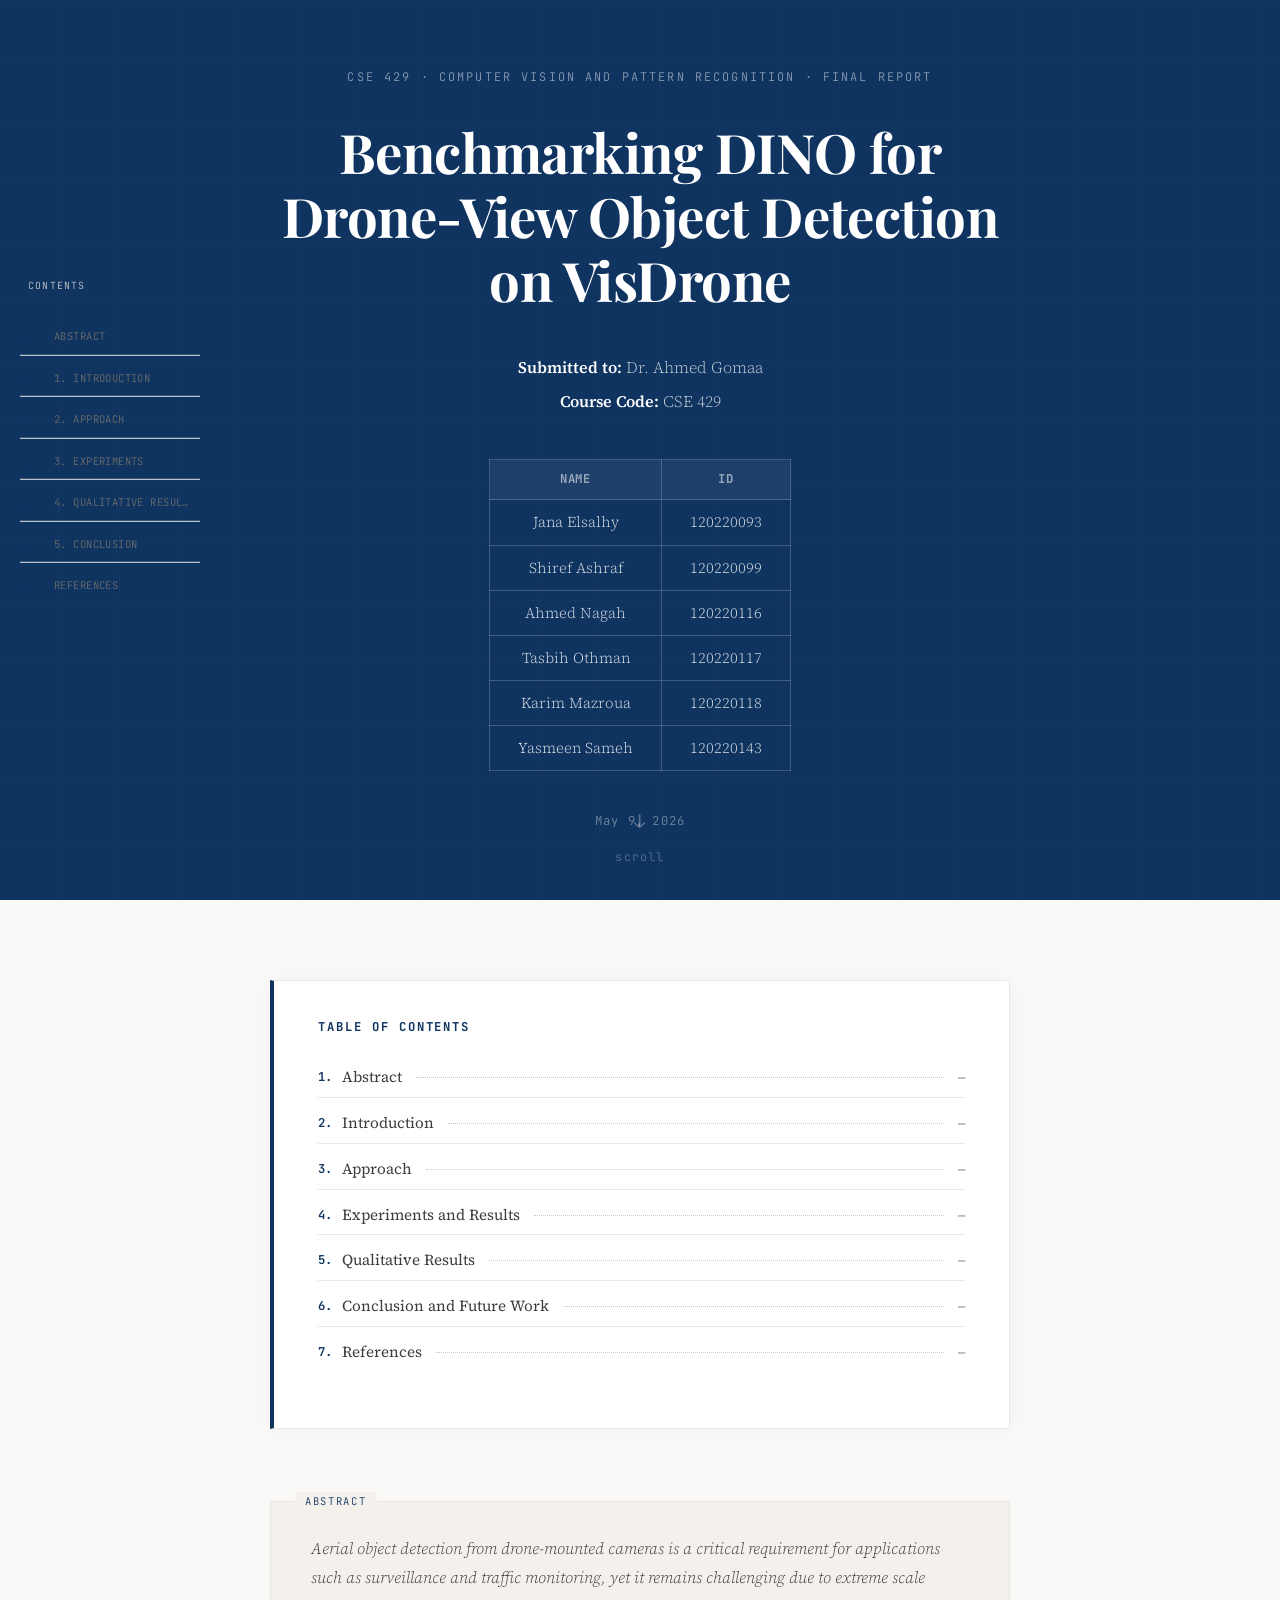
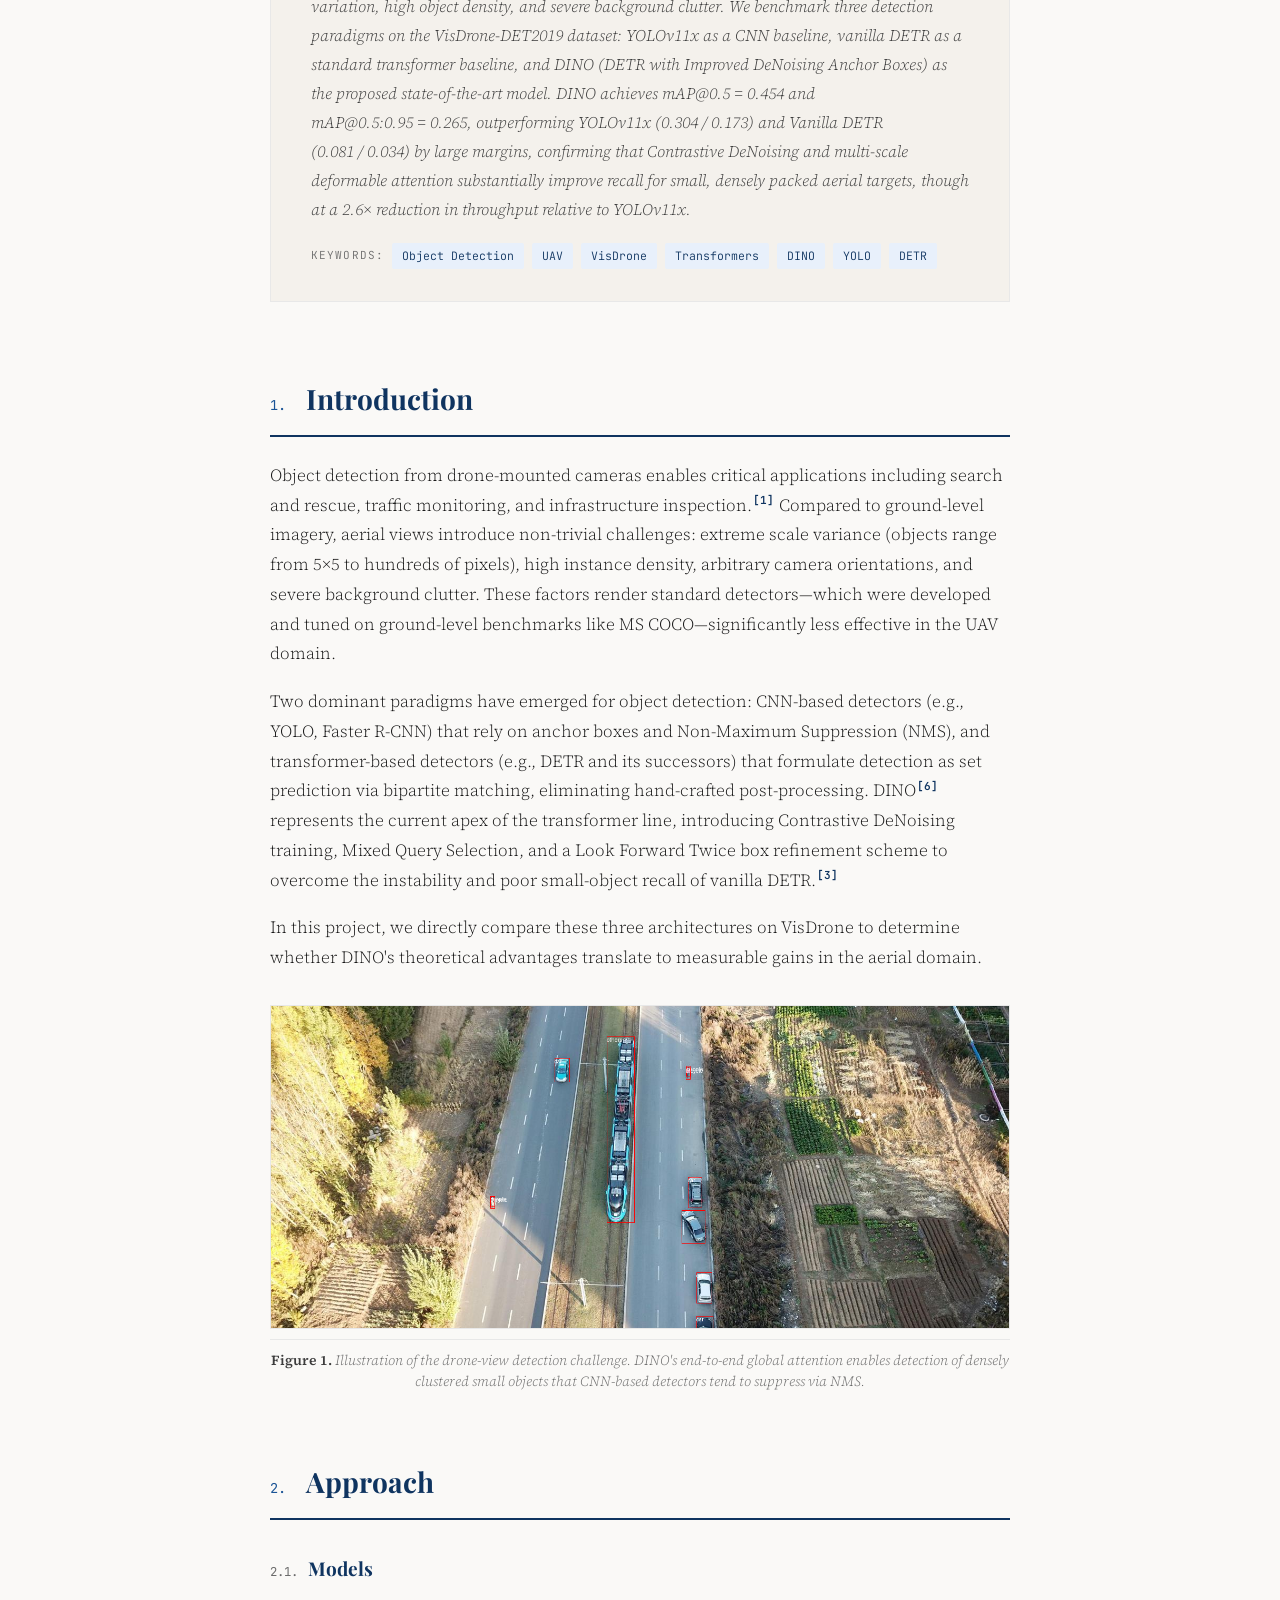
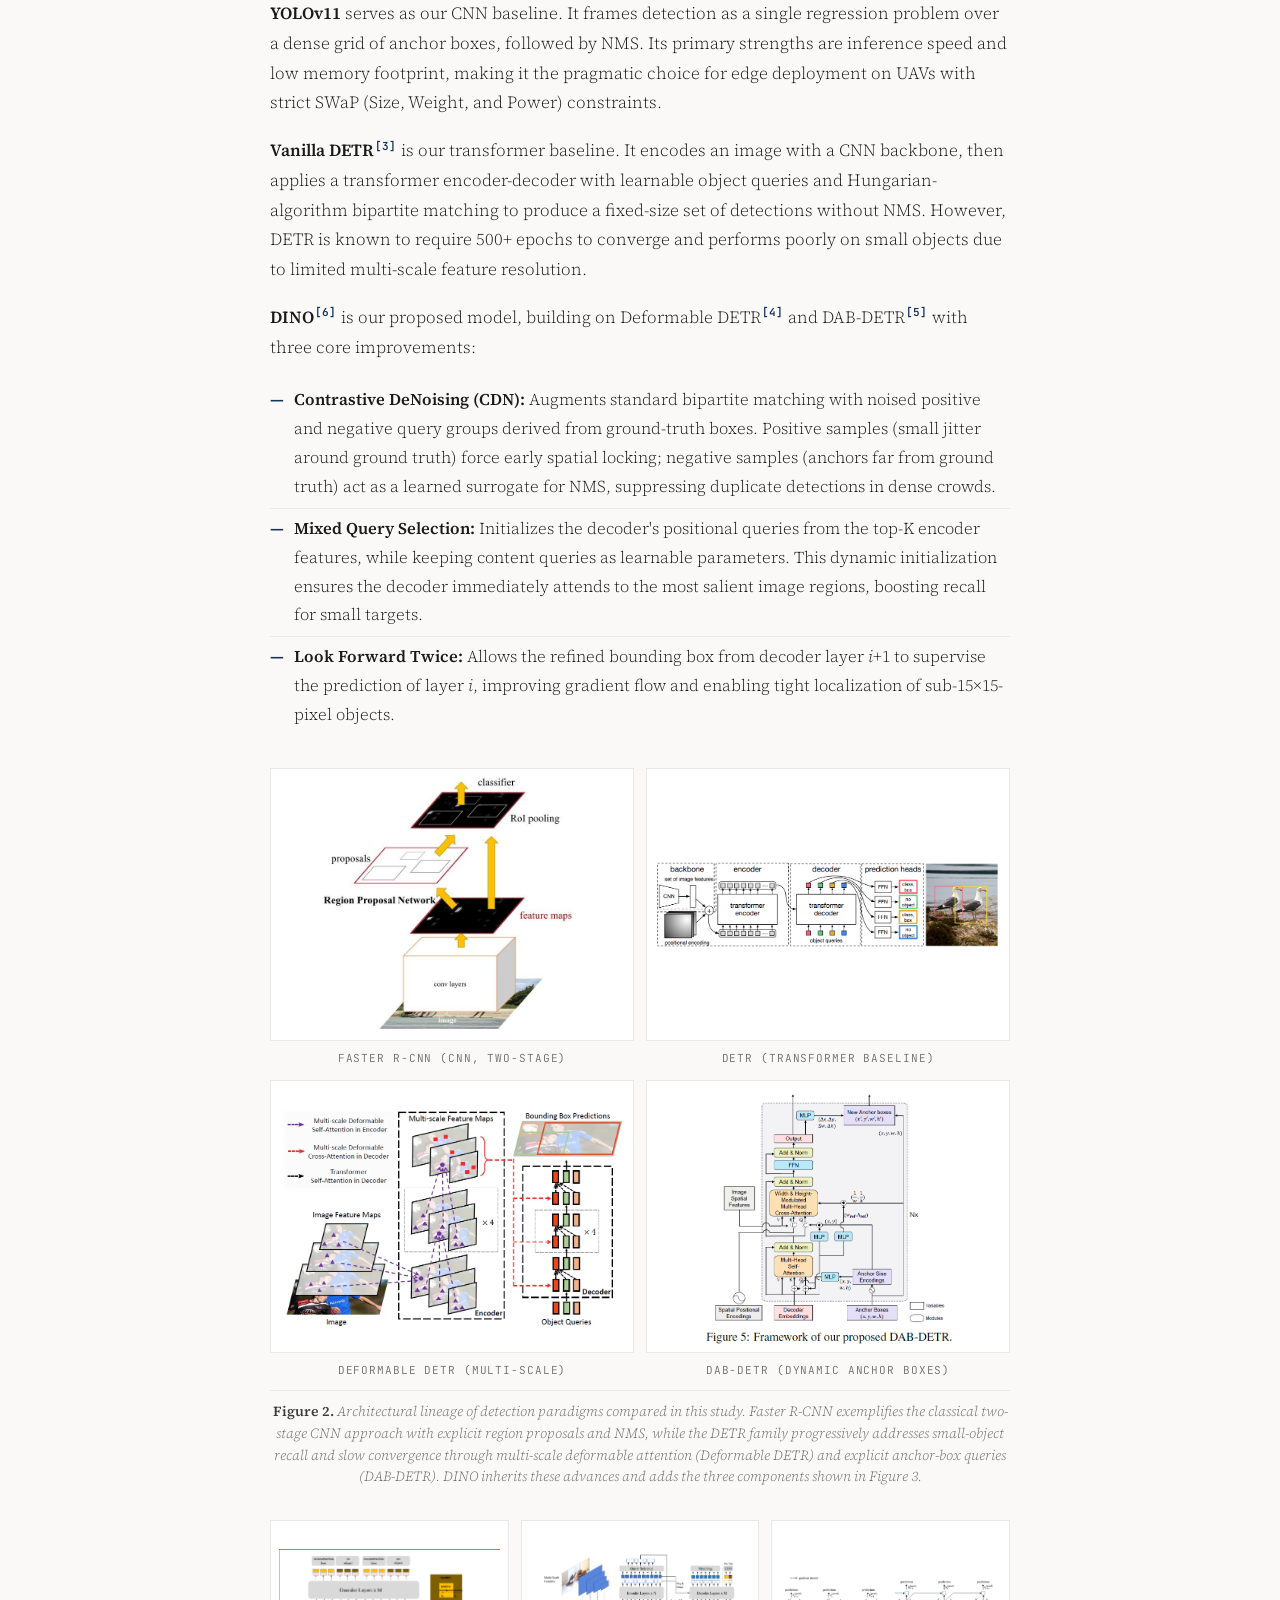
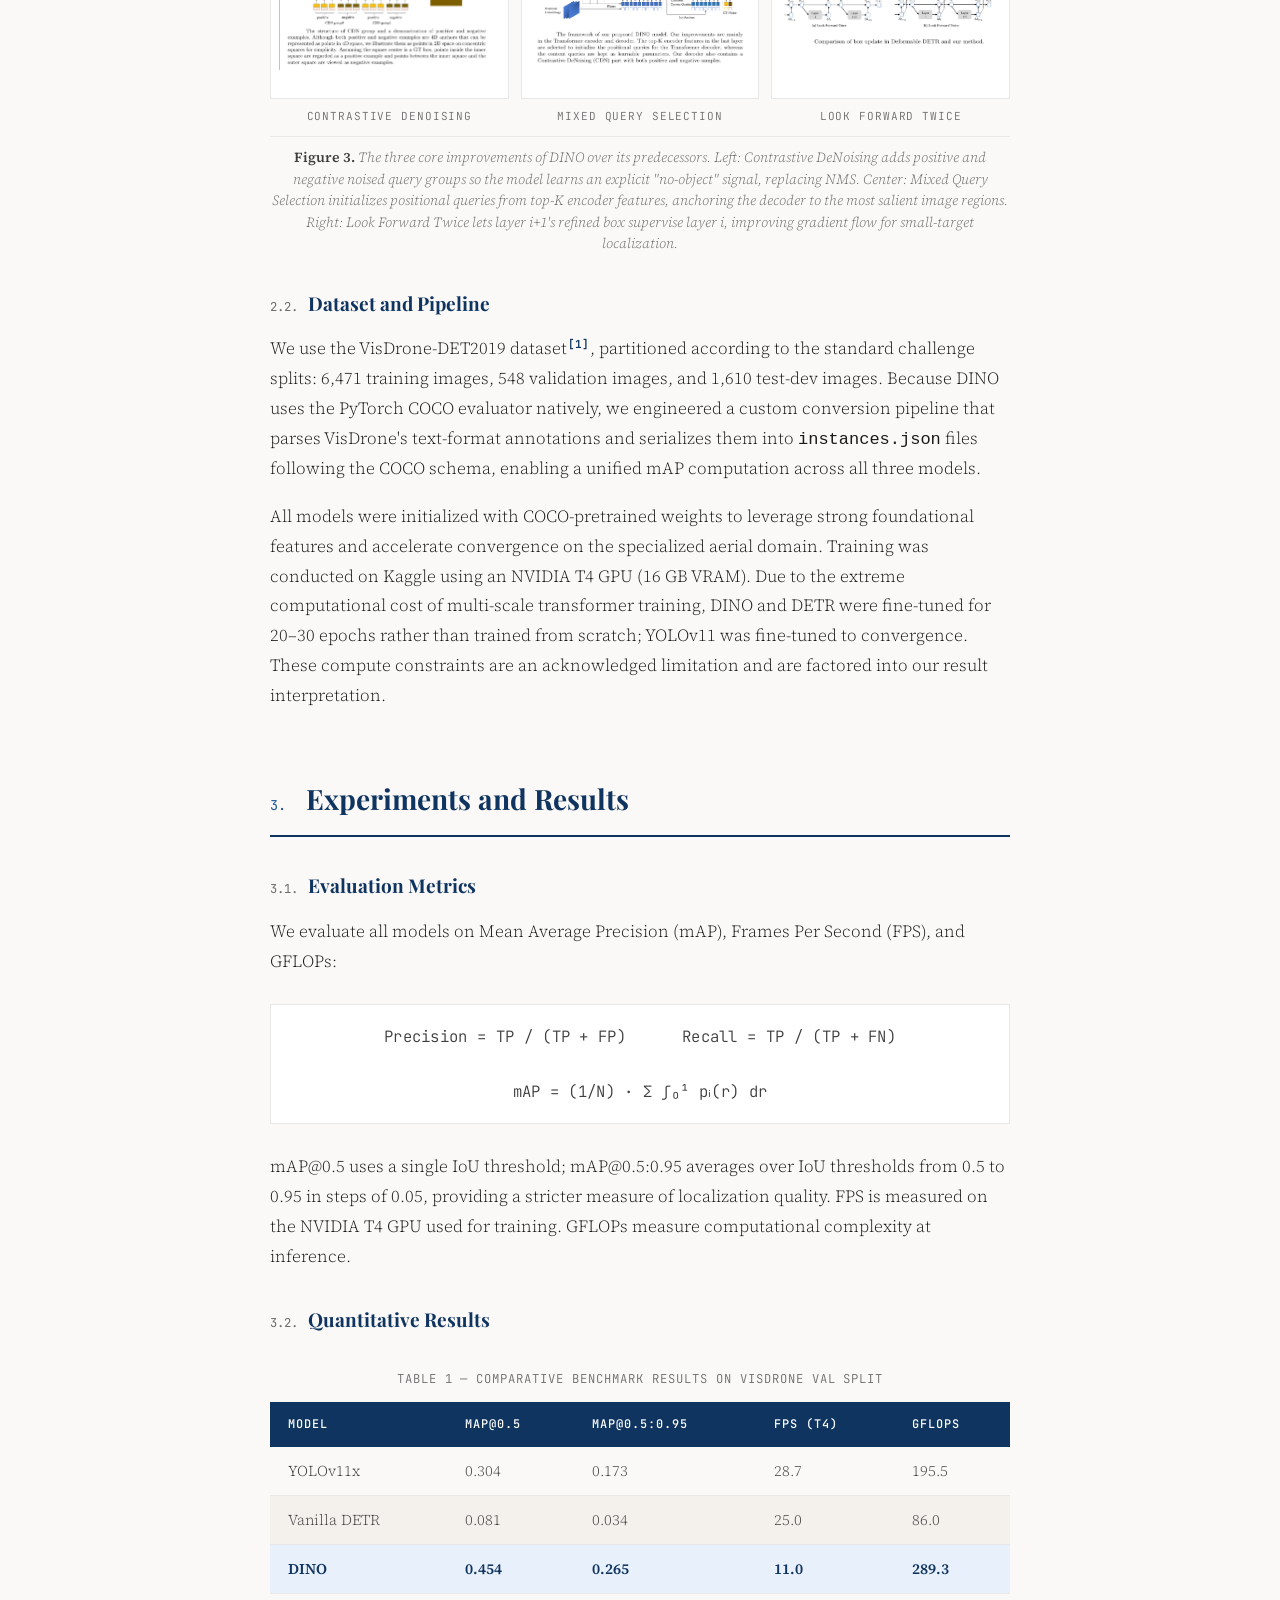
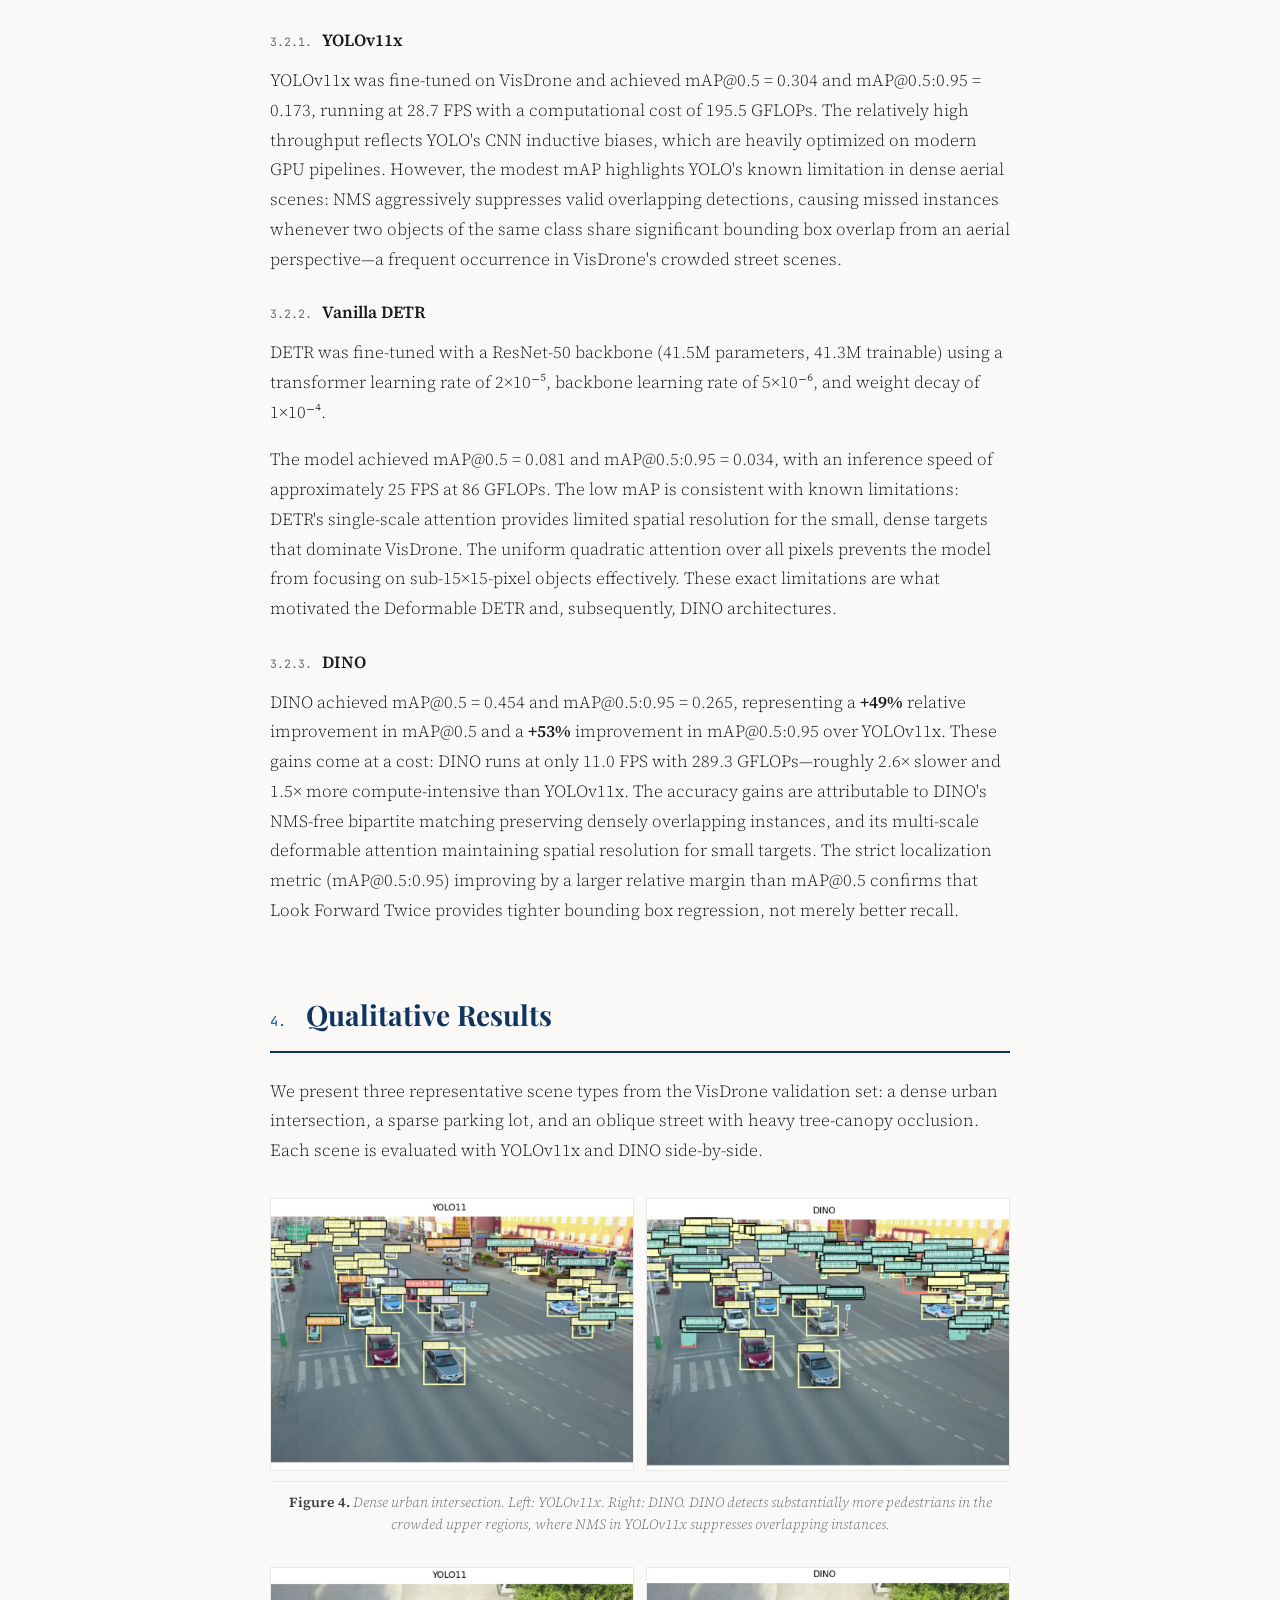
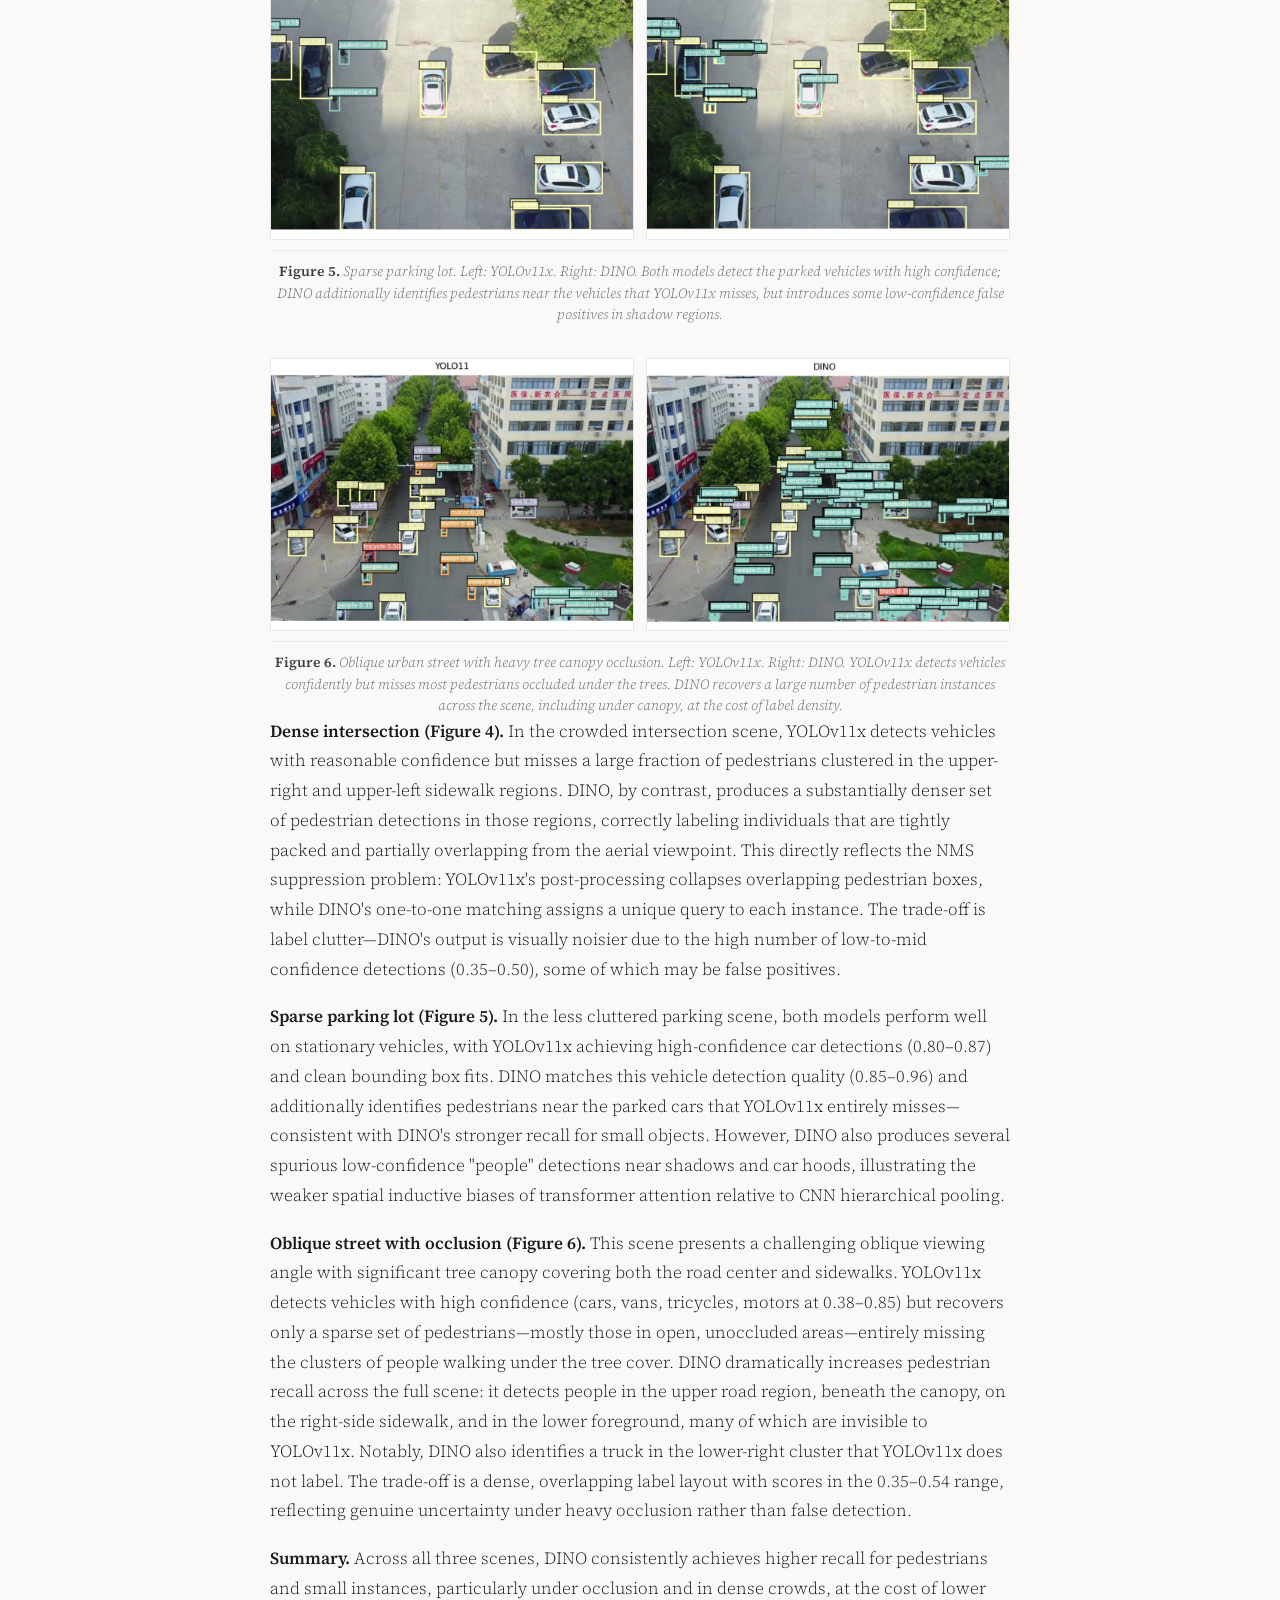
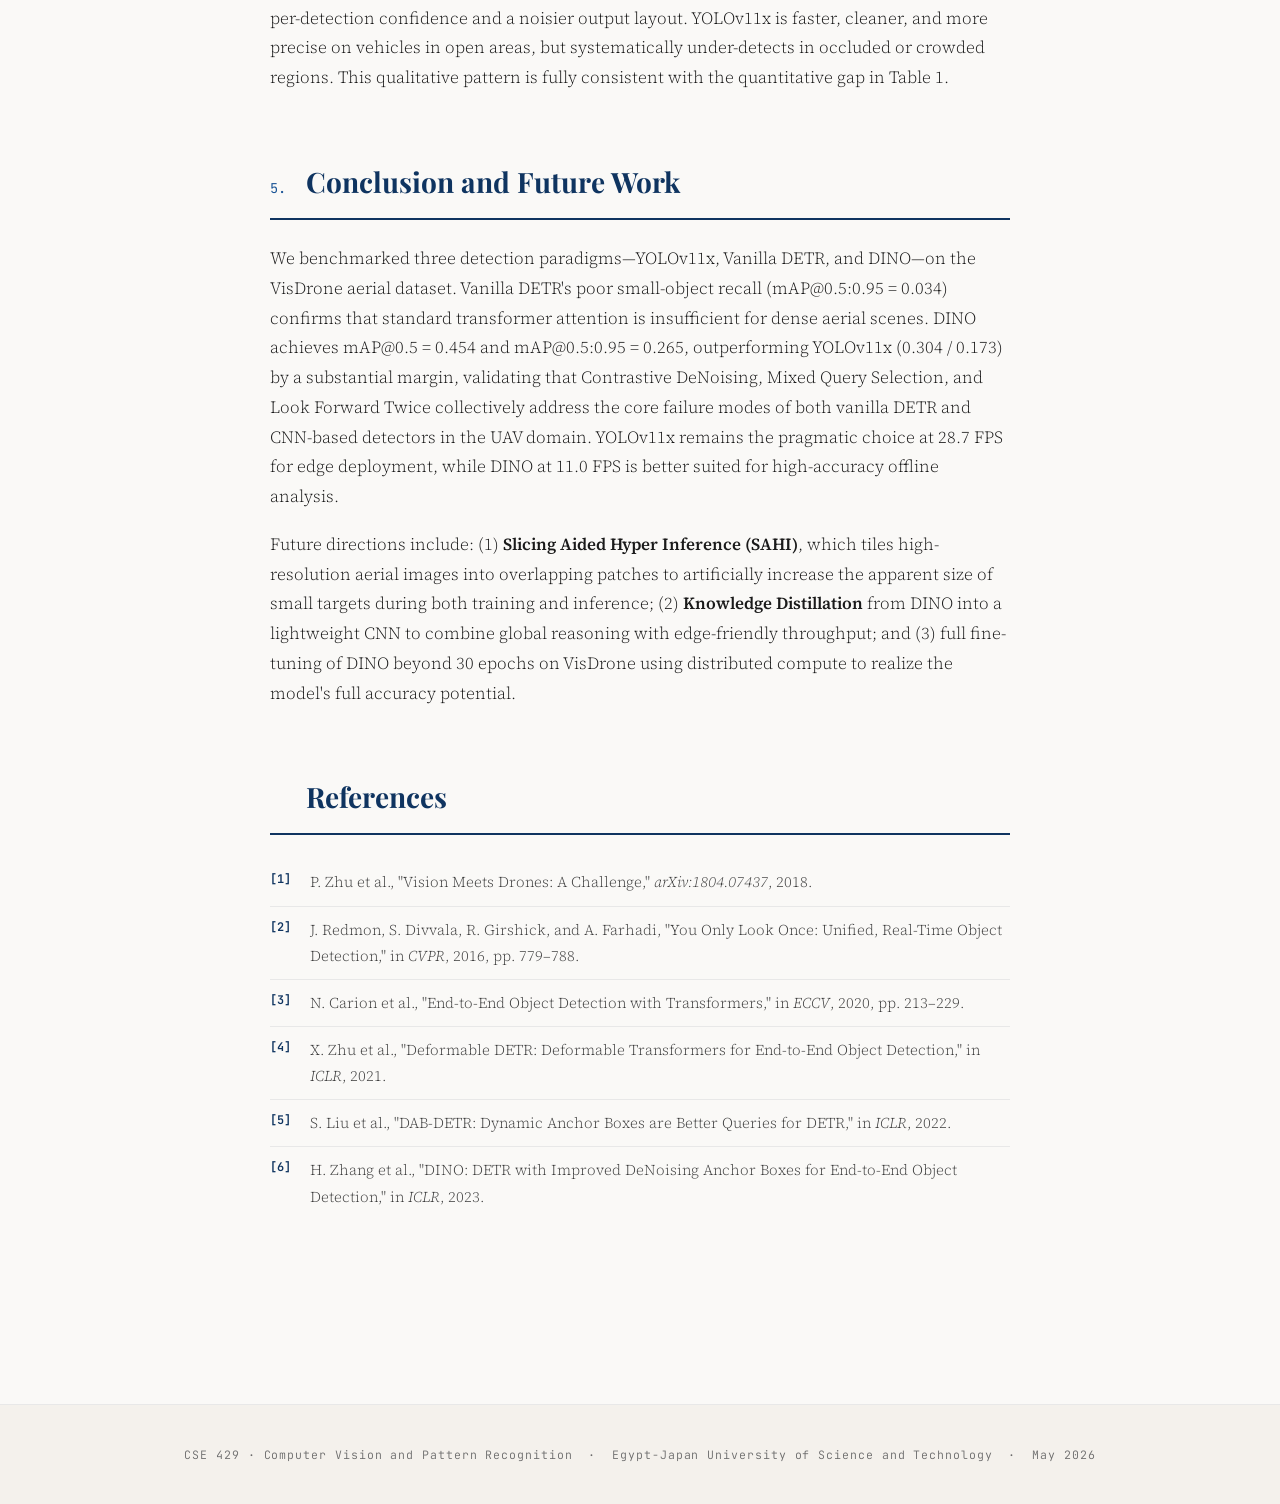
==== Deliverables/Report.html @ fb797fdf "Edit report, readme" ====
<!DOCTYPE html>
<html lang="en">
<head>
<meta charset="UTF-8"/>
<meta name="viewport" content="width=device-width, initial-scale=1.0"/>
<title>Benchmarking DINO for Drone-View Object Detection on VisDrone</title>
<link href="https://fonts.googleapis.com/css2?family=Playfair+Display:ital,wght@0,400;0,700;0,900;1,400&family=Source+Serif+4:ital,wght@0,300;0,400;0,600;1,300;1,400&family=JetBrains+Mono:wght@400;500&display=swap" rel="stylesheet"/>
<style>
  /* ── Reset & Base ─────────────────────────────────── */
  *, *::before, *::after { box-sizing: border-box; margin: 0; padding: 0; }

  :root {
    --ink:        #1a1a1a;
    --ink-soft:   #3d3d3d;
    --ink-muted:  #6b6b6b;
    --rule:       #c8c8c8;
    --rule-light: #e8e8e8;
    --accent:     #0F3460;
    --accent-mid: #1a5496;
    --accent-pale:#e8f0fb;
    --paper:      #faf9f7;
    --paper-warm: #f4f1ec;
    --white:      #ffffff;
    --serif:      'Source Serif 4', Georgia, serif;
    --display:    'Playfair Display', Georgia, serif;
    --mono:       'JetBrains Mono', monospace;
  }

  html { scroll-behavior: smooth; font-size: 17px; }

  body {
    font-family: var(--serif);
    background: var(--paper);
    color: var(--ink);
    line-height: 1.75;
    font-weight: 300;
  }

  /* ── Progress bar ─────────────────────────────────── */
  #progress-bar {
    position: fixed; top: 0; left: 0; height: 3px; width: 0%;
    background: linear-gradient(90deg, var(--accent), var(--accent-mid));
    z-index: 1000; transition: width 0.1s linear;
  }

  /* ── Side TOC ─────────────────────────────────────── */
  #toc-sidebar {
    position: fixed; top: 50%; left: 0;
    transform: translateY(-50%);
    width: 220px; padding: 24px 0;
    z-index: 100;
    opacity: 0; pointer-events: none;
    transition: opacity 0.4s ease;
  }
  #toc-sidebar.visible { opacity: 1; pointer-events: all; }
  #toc-sidebar ul { list-style: none; padding: 0 20px; }
  #toc-sidebar ul li { margin: 4px 0; }
  #toc-sidebar ul li a {
    font-family: var(--mono);
    font-size: 0.62rem;
    letter-spacing: 0.04em;
    text-transform: uppercase;
    color: var(--ink-muted);
    text-decoration: none;
    display: block;
    padding: 3px 8px;
    border-left: 2px solid transparent;
    transition: all 0.2s;
    white-space: nowrap; overflow: hidden; text-overflow: ellipsis;
  }
  #toc-sidebar ul li a:hover,
  #toc-sidebar ul li a.active {
    color: var(--accent);
    border-left-color: var(--accent);
  }
  #toc-sidebar .toc-label {
    font-family: var(--mono); font-size: 0.58rem;
    letter-spacing: 0.12em; text-transform: uppercase;
    color: var(--rule); padding: 0 28px 8px;
  }

  /* ── Cover Page ───────────────────────────────────── */
  #cover {
    min-height: 100vh; display: flex; flex-direction: column;
    align-items: center; justify-content: center;
    background: var(--accent);
    padding: 60px 40px;
    position: relative; overflow: hidden;
    animation: fadeIn 1s ease both;
  }
  #cover::before {
    content: '';
    position: absolute; inset: 0;
    background: 
      repeating-linear-gradient(0deg, transparent, transparent 59px, rgba(255,255,255,0.04) 60px),
      repeating-linear-gradient(90deg, transparent, transparent 59px, rgba(255,255,255,0.04) 60px);
    pointer-events: none;
  }
  #cover .cover-inner {
    max-width: 760px; text-align: center; position: relative; z-index: 1;
  }
  #cover .cover-tag {
    font-family: var(--mono); font-size: 0.7rem; letter-spacing: 0.18em;
    text-transform: uppercase; color: rgba(255,255,255,0.5);
    margin-bottom: 32px;
  }
  #cover h1 {
    font-family: var(--display); font-size: clamp(2rem, 5vw, 3.2rem);
    font-weight: 700; color: #fff; line-height: 1.18;
    letter-spacing: -0.01em; margin-bottom: 40px;
    animation: slideUp 0.8s 0.2s ease both;
  }
  #cover .cover-meta {
    display: flex; flex-direction: column; gap: 6px;
    margin-bottom: 44px;
    animation: slideUp 0.8s 0.35s ease both;
  }
  #cover .cover-meta span {
    font-family: var(--serif); color: rgba(255,255,255,0.75);
    font-size: 0.95rem; font-weight: 300;
  }
  #cover .cover-meta strong { color: #fff; font-weight: 600; }

  /* Team table */
  #cover table {
    border-collapse: collapse; margin: 0 auto 40px;
    animation: slideUp 0.8s 0.5s ease both;
  }
  #cover table th, #cover table td {
    padding: 9px 28px; border: 1px solid rgba(255,255,255,0.2);
    font-size: 0.88rem;
  }
  #cover table th {
    font-family: var(--mono); letter-spacing: 0.08em; font-size: 0.72rem;
    text-transform: uppercase; color: rgba(255,255,255,0.55);
    background: rgba(255,255,255,0.06);
  }
  #cover table td { color: rgba(255,255,255,0.85); font-weight: 300; }
  #cover table tr:hover td { background: rgba(255,255,255,0.06); }

  #cover .cover-date {
    font-family: var(--mono); font-size: 0.72rem;
    letter-spacing: 0.1em; color: rgba(255,255,255,0.4);
    animation: slideUp 0.8s 0.65s ease both;
  }
  #cover .scroll-hint {
    position: absolute; bottom: 32px; left: 50%;
    transform: translateX(-50%);
    color: rgba(255,255,255,0.3); font-size: 0.7rem;
    font-family: var(--mono); letter-spacing: 0.1em;
    display: flex; flex-direction: column; align-items: center; gap: 8px;
    animation: bounce 2s 1.5s infinite;
  }
  .scroll-hint-arrow { font-size: 1.1rem; }

  /* ── Main Layout ──────────────────────────────────── */
  #main {
    max-width: 820px; margin: 0 auto;
    padding: 80px 40px 120px;
  }

  /* ── TOC (inline) ─────────────────────────────────── */
  #toc-inline {
    margin: 0 0 72px;
    padding: 36px 44px;
    background: var(--white);
    border: 1px solid var(--rule-light);
    border-left: 4px solid var(--accent);
    box-shadow: 0 2px 20px rgba(0,0,0,0.04);
    animation: fadeIn 0.6s ease both;
  }
  #toc-inline h2 {
    font-family: var(--mono); font-size: 0.72rem;
    letter-spacing: 0.16em; text-transform: uppercase;
    color: var(--accent); margin-bottom: 20px;
    border: none; padding: 0;
  }
  #toc-inline ol {
    list-style: none; counter-reset: toc-counter;
    padding: 0; display: flex; flex-direction: column; gap: 6px;
  }
  #toc-inline ol li { counter-increment: toc-counter; display: flex; align-items: baseline; gap: 8px; }
  #toc-inline ol li::before {
    content: counter(toc-counter) ".";
    font-family: var(--mono); font-size: 0.72rem;
    color: var(--accent); min-width: 18px;
  }
  #toc-inline ol li a {
    color: var(--ink-soft); text-decoration: none; font-size: 0.9rem;
    font-weight: 400; transition: color 0.2s;
  }
  #toc-inline ol li a:hover { color: var(--accent); }
  #toc-inline ol li .toc-dots {
    flex: 1; border-bottom: 1px dotted var(--rule);
    margin: 0 6px; position: relative; top: -4px;
  }
  #toc-inline ol li .toc-page {
    font-family: var(--mono); font-size: 0.72rem; color: var(--ink-muted);
  }

  /* ── Abstract ─────────────────────────────────────── */
  .abstract-block {
    background: var(--paper-warm);
    border: 1px solid var(--rule-light);
    padding: 32px 40px; margin-bottom: 72px;
    position: relative;
  }
  .abstract-block::before {
    content: 'ABSTRACT';
    position: absolute; top: -10px; left: 24px;
    background: var(--paper-warm);
    padding: 0 10px;
    font-family: var(--mono); font-size: 0.62rem;
    letter-spacing: 0.16em; color: var(--accent);
  }
  .abstract-block p {
    font-size: 0.95rem; line-height: 1.8;
    color: var(--ink-soft); font-style: italic;
  }
  .keywords {
    margin-top: 16px;
    display: flex; flex-wrap: wrap; gap: 8px; align-items: center;
  }
  .keywords .kw-label {
    font-family: var(--mono); font-size: 0.65rem;
    letter-spacing: 0.1em; text-transform: uppercase;
    color: var(--ink-muted);
  }
  .keywords .kw-tag {
    font-family: var(--mono); font-size: 0.68rem;
    background: var(--accent-pale); color: var(--accent);
    padding: 3px 10px; border-radius: 2px;
  }

  /* ── Sections ─────────────────────────────────────── */
  .section {
    margin-bottom: 64px;
    animation: fadeIn 0.6s ease both;
  }

  h2.section-title {
    font-family: var(--display); font-size: 1.65rem;
    font-weight: 700; color: var(--accent);
    margin-bottom: 24px; padding-bottom: 12px;
    border-bottom: 2px solid var(--accent);
    display: flex; align-items: baseline; gap: 12px;
  }
  h2.section-title .sec-num {
    font-family: var(--mono); font-size: 0.8rem;
    color: var(--accent-mid); font-weight: 400;
    min-width: 24px;
  }

  h3.subsection-title {
    font-family: var(--display); font-size: 1.12rem;
    font-weight: 700; color: var(--accent);
    margin: 32px 0 14px;
    display: flex; align-items: baseline; gap: 10px;
  }
  h3.subsection-title .sec-num {
    font-family: var(--mono); font-size: 0.72rem;
    color: var(--ink-muted); font-weight: 400;
  }

  h4.subsubsection-title {
    font-family: var(--serif); font-size: 1rem;
    font-weight: 600; color: var(--ink);
    margin: 24px 0 10px;
    display: flex; align-items: baseline; gap: 10px;
  }
  h4.subsubsection-title .sec-num {
    font-family: var(--mono); font-size: 0.68rem;
    color: var(--ink-muted); font-weight: 400;
  }

  p { margin-bottom: 18px; }
  p:last-child { margin-bottom: 0; }

  strong { font-weight: 600; color: var(--ink); }

  /* ── Math ─────────────────────────────────────────── */
  .math-block {
    text-align: center; margin: 28px 0;
    font-family: var(--mono); font-size: 0.92rem;
    color: var(--ink-soft);
    padding: 18px; background: var(--white);
    border: 1px solid var(--rule-light);
    letter-spacing: 0.02em;
    overflow-x: auto;
  }

  /* ── Lists ────────────────────────────────────────── */
  ul, ol { padding-left: 0; margin: 16px 0 20px; list-style: none; }
  ul li, ol li { 
    padding: 6px 0 6px 24px; 
    position: relative;
    font-size: 0.97rem;
    border-bottom: 1px solid var(--rule-light);
  }
  ul li:last-child, ol li:last-child { border-bottom: none; }
  ul li::before {
    content: '—'; position: absolute; left: 0;
    color: var(--accent); font-weight: 700;
  }
  ol { counter-reset: li-counter; }
  ol li { counter-increment: li-counter; }
  ol li::before {
    content: counter(li-counter) ".";
    position: absolute; left: 0;
    font-family: var(--mono); font-size: 0.72rem;
    color: var(--accent); font-weight: 600; top: 9px;
  }

  /* ── Table ────────────────────────────────────────── */
  .table-wrap {
    margin: 32px 0; overflow-x: auto;
  }
  .table-caption {
    font-family: var(--mono); font-size: 0.72rem;
    letter-spacing: 0.08em; text-transform: uppercase;
    color: var(--ink-muted); margin-bottom: 12px;
    text-align: center;
  }
  table.data-table {
    width: 100%; border-collapse: collapse;
    font-size: 0.88rem;
  }
  table.data-table thead tr {
    background: var(--accent); color: #fff;
  }
  table.data-table thead th {
    padding: 12px 18px;
    font-family: var(--mono); font-size: 0.7rem;
    letter-spacing: 0.08em; text-transform: uppercase;
    text-align: left; font-weight: 500;
    border: none;
  }
  table.data-table tbody tr { border-bottom: 1px solid var(--rule-light); }
  table.data-table tbody tr:nth-child(even) { background: var(--paper-warm); }
  table.data-table tbody tr:hover { background: var(--accent-pale); transition: background 0.2s; }
  table.data-table tbody td {
    padding: 11px 18px; color: var(--ink-soft);
  }
  table.data-table tbody tr.highlight-row td {
    font-weight: 600; color: var(--accent);
    background: var(--accent-pale);
  }

  /* ── Figures ──────────────────────────────────────── */
  .figure-pair {
    display: grid; grid-template-columns: 1fr 1fr; gap: 12px;
    margin: 32px 0 8px;
  }
  .figure-triple {
    display: grid; grid-template-columns: repeat(3, 1fr); gap: 12px;
    margin: 32px 0 8px;
  }
  .figure-quad {
    display: grid; grid-template-columns: repeat(2, 1fr); gap: 12px;
    margin: 32px 0 8px;
  }
  .fig-cell { display: flex; flex-direction: column; gap: 8px; }
  .fig-cell .fig-label {
    font-family: var(--mono); font-size: 0.65rem;
    letter-spacing: 0.08em; text-transform: uppercase;
    color: var(--ink-muted); text-align: center;
  }
  .figure-pair .fig-img, .figure-triple .fig-img,
  .figure-quad .fig-img, .figure-single .fig-img {
    background: var(--paper-warm);
    border: 1px solid var(--rule-light);
    aspect-ratio: 4/3;
    display: flex; align-items: center; justify-content: center;
    overflow: hidden;
  }
  .figure-triple .fig-img, .figure-quad .fig-img {
    aspect-ratio: 4/3;
  }
  .fig-img.fit-contain { background: var(--white); }
  .fig-img.fit-contain img { object-fit: contain !important; padding: 8px; }
  .figure-pair .fig-img img, .figure-triple .fig-img img,
  .figure-quad .fig-img img, .figure-single .fig-img img {
    width: 100%; height: 100%; object-fit: cover;
  }
  .figure-pair .fig-img .placeholder, .figure-single .fig-img .placeholder {
    font-family: var(--mono); font-size: 0.65rem;
    color: var(--rule); letter-spacing: 0.08em; text-align: center; padding: 16px;
  }
  .figure-single { margin: 32px 0 8px; }
  .figure-single .fig-img { aspect-ratio: 16/7; }
  figcaption {
    font-size: 0.82rem; color: var(--ink-muted);
    font-style: italic; line-height: 1.55;
    margin-top: 10px; padding-top: 10px;
    border-top: 1px solid var(--rule-light);
    text-align: center;
  }
  figcaption strong { color: var(--ink-soft); font-style: normal; }

  /* ── References ───────────────────────────────────── */
  .references-list { list-style: none; padding: 0; }
  .references-list li {
    padding: 10px 0 10px 40px;
    border-bottom: 1px solid var(--rule-light);
    position: relative; font-size: 0.88rem; color: var(--ink-soft);
  }
  .references-list li::before {
    content: '[' attr(data-ref) ']';
    position: absolute; left: 0; top: 10px;
    font-family: var(--mono); font-size: 0.7rem;
    color: var(--accent); font-weight: 600;
  }
  .references-list li:last-child { border-bottom: none; }

  /* cite superscript */
  sup.cite {
    font-family: var(--mono); font-size: 0.65rem;
    color: var(--accent); font-weight: 600;
    cursor: default; padding: 0 1px;
  }

  /* ── Footer ───────────────────────────────────────── */
  footer {
    text-align: center; padding: 40px;
    border-top: 1px solid var(--rule-light);
    font-family: var(--mono); font-size: 0.68rem;
    letter-spacing: 0.08em; color: var(--ink-muted);
    background: var(--paper-warm);
  }

  /* ── Animations ───────────────────────────────────── */
  @keyframes fadeIn { from { opacity: 0; } to { opacity: 1; } }
  @keyframes slideUp { from { opacity: 0; transform: translateY(24px); } to { opacity: 1; transform: translateY(0); } }
  @keyframes bounce {
    0%,100% { transform: translateX(-50%) translateY(0); }
    50% { transform: translateX(-50%) translateY(8px); }
  }

  /* ── Scroll reveal ────────────────────────────────── */
  .reveal { opacity: 0; transform: translateY(20px); transition: opacity 0.6s ease, transform 0.6s ease; }
  .reveal.visible { opacity: 1; transform: translateY(0); }

  /* ── Responsive ───────────────────────────────────── */
  @media (max-width: 900px) {
    #toc-sidebar { display: none; }
    #main { padding: 48px 24px 80px; }
    #cover { padding: 48px 24px; }
    .figure-pair, .figure-triple, .figure-quad { grid-template-columns: 1fr; }
  }
</style>
</head>
<body>

<div id="progress-bar"></div>

<!-- Side TOC -->
<nav id="toc-sidebar">
  <div class="toc-label">Contents</div>
  <ul>
    <li><a href="#abstract">Abstract</a></li>
    <li><a href="#sec1">1. Introduction</a></li>
    <li><a href="#sec2">2. Approach</a></li>
    <li><a href="#sec3">3. Experiments</a></li>
    <li><a href="#sec4">4. Qualitative Results</a></li>
    <li><a href="#sec5">5. Conclusion</a></li>
    <li><a href="#references">References</a></li>
  </ul>
</nav>

<!-- ══ COVER ══════════════════════════════════════════ -->
<section id="cover">
  <div class="cover-inner">
    <div class="cover-tag">CSE 429 · Computer Vision and Pattern Recognition · Final Report</div>
    <h1>Benchmarking DINO for Drone-View Object Detection on VisDrone</h1>

    <div class="cover-meta">
      <span><strong>Submitted to:</strong> Dr. Ahmed Gomaa</span>
      <span><strong>Course Code:</strong> CSE 429</span>
    </div>

    <table>
      <thead>
        <tr><th>Name</th><th>ID</th></tr>
      </thead>
      <tbody>
        <tr><td>Jana Elsalhy</td><td>120220093</td></tr>
        <tr><td>Shiref Ashraf</td><td>120220099</td></tr>
        <tr><td>Ahmed Nagah</td><td>120220116</td></tr>
        <tr><td>Tasbih Othman</td><td>120220117</td></tr>
        <tr><td>Karim Mazroua</td><td>120220118</td></tr>
        <tr><td>Yasmeen Sameh</td><td>120220143</td></tr>
      </tbody>
    </table>

    <div class="cover-date">May 9, 2026</div>
  </div>
  <div class="scroll-hint">
    <span class="scroll-hint-arrow">↓</span>
    <span>scroll</span>
  </div>
</section>

<!-- ══ MAIN ═══════════════════════════════════════════ -->
<main id="main">

  <!-- Table of Contents -->
  <div id="toc-inline" class="reveal">
    <h2>Table of Contents</h2>
    <ol>
      <li><a href="#abstract">Abstract</a><span class="toc-dots"></span><span class="toc-page">—</span></li>
      <li><a href="#sec1">Introduction</a><span class="toc-dots"></span><span class="toc-page">—</span></li>
      <li><a href="#sec2">Approach</a><span class="toc-dots"></span><span class="toc-page">—</span></li>
      <li><a href="#sec3">Experiments and Results</a><span class="toc-dots"></span><span class="toc-page">—</span></li>
      <li><a href="#sec4">Qualitative Results</a><span class="toc-dots"></span><span class="toc-page">—</span></li>
      <li><a href="#sec5">Conclusion and Future Work</a><span class="toc-dots"></span><span class="toc-page">—</span></li>
      <li><a href="#references">References</a><span class="toc-dots"></span><span class="toc-page">—</span></li>
    </ol>
  </div>

  <!-- Abstract -->
  <div id="abstract" class="abstract-block reveal">
    <p>Aerial object detection from drone-mounted cameras is a critical requirement for applications such as surveillance and traffic monitoring, yet it remains challenging due to extreme scale variation, high object density, and severe background clutter. We benchmark three detection paradigms on the VisDrone-DET2019 dataset: YOLOv11x as a CNN baseline, vanilla DETR as a standard transformer baseline, and DINO (DETR with Improved DeNoising Anchor Boxes) as the proposed state-of-the-art model. DINO achieves mAP@0.5&nbsp;=&nbsp;0.454 and mAP@0.5:0.95&nbsp;=&nbsp;0.265, outperforming YOLOv11x (0.304&nbsp;/&nbsp;0.173) and Vanilla DETR (0.081&nbsp;/&nbsp;0.034) by large margins, confirming that Contrastive DeNoising and multi-scale deformable attention substantially improve recall for small, densely packed aerial targets, though at a 2.6× reduction in throughput relative to YOLOv11x.</p>
    <div class="keywords">
      <span class="kw-label">Keywords:</span>
      <span class="kw-tag">Object Detection</span>
      <span class="kw-tag">UAV</span>
      <span class="kw-tag">VisDrone</span>
      <span class="kw-tag">Transformers</span>
      <span class="kw-tag">DINO</span>
      <span class="kw-tag">YOLO</span>
      <span class="kw-tag">DETR</span>
    </div>
  </div>

  <!-- ── 1. Introduction ─────────────────────────────── -->
  <div id="sec1" class="section reveal">
    <h2 class="section-title"><span class="sec-num">1.</span> Introduction</h2>
    <p>Object detection from drone-mounted cameras enables critical applications including search and rescue, traffic monitoring, and infrastructure inspection.<sup class="cite">[1]</sup> Compared to ground-level imagery, aerial views introduce non-trivial challenges: extreme scale variance (objects range from 5×5 to hundreds of pixels), high instance density, arbitrary camera orientations, and severe background clutter. These factors render standard detectors—which were developed and tuned on ground-level benchmarks like MS COCO—significantly less effective in the UAV domain.</p>
    <p>Two dominant paradigms have emerged for object detection: CNN-based detectors (e.g., YOLO, Faster R-CNN) that rely on anchor boxes and Non-Maximum Suppression (NMS), and transformer-based detectors (e.g., DETR and its successors) that formulate detection as set prediction via bipartite matching, eliminating hand-crafted post-processing. DINO<sup class="cite">[6]</sup> represents the current apex of the transformer line, introducing Contrastive DeNoising training, Mixed Query Selection, and a Look Forward Twice box refinement scheme to overcome the instability and poor small-object recall of vanilla DETR.<sup class="cite">[3]</sup></p>
    <p>In this project, we directly compare these three architectures on VisDrone to determine whether DINO's theoretical advantages translate to measurable gains in the aerial domain.</p>
    <figure>
      <div class="figure-single">
        <div class="fig-img">
          <img src="figures/teaser.png" alt="Drone-view detection challenge illustration"/>
        </div>
      </div>
      <figcaption><strong>Figure 1.</strong> Illustration of the drone-view detection challenge. DINO's end-to-end global attention enables detection of densely clustered small objects that CNN-based detectors tend to suppress via NMS.</figcaption>
    </figure>
  </div>

  <!-- ── 2. Approach ─────────────────────────────────── -->
  <div id="sec2" class="section reveal">
    <h2 class="section-title"><span class="sec-num">2.</span> Approach</h2>

    <h3 class="subsection-title"><span class="sec-num">2.1.</span> Models</h3>
    <p><strong>YOLOv11</strong> serves as our CNN baseline. It frames detection as a single regression problem over a dense grid of anchor boxes, followed by NMS. Its primary strengths are inference speed and low memory footprint, making it the pragmatic choice for edge deployment on UAVs with strict SWaP (Size, Weight, and Power) constraints.</p>
    <p><strong>Vanilla DETR</strong><sup class="cite">[3]</sup> is our transformer baseline. It encodes an image with a CNN backbone, then applies a transformer encoder-decoder with learnable object queries and Hungarian-algorithm bipartite matching to produce a fixed-size set of detections without NMS. However, DETR is known to require 500+ epochs to converge and performs poorly on small objects due to limited multi-scale feature resolution.</p>
    <p><strong>DINO</strong><sup class="cite">[6]</sup> is our proposed model, building on Deformable DETR<sup class="cite">[4]</sup> and DAB-DETR<sup class="cite">[5]</sup> with three core improvements:</p>
    <ul>
      <li><strong>Contrastive DeNoising (CDN):</strong> Augments standard bipartite matching with noised positive and negative query groups derived from ground-truth boxes. Positive samples (small jitter around ground truth) force early spatial locking; negative samples (anchors far from ground truth) act as a learned surrogate for NMS, suppressing duplicate detections in dense crowds.</li>
      <li><strong>Mixed Query Selection:</strong> Initializes the decoder's positional queries from the top-K encoder features, while keeping content queries as learnable parameters. This dynamic initialization ensures the decoder immediately attends to the most salient image regions, boosting recall for small targets.</li>
      <li><strong>Look Forward Twice:</strong> Allows the refined bounding box from decoder layer <em>i</em>+1 to supervise the prediction of layer <em>i</em>, improving gradient flow and enabling tight localization of sub-15×15-pixel objects.</li>
    </ul>

    <figure>
      <div class="figure-quad">
        <div class="fig-cell">
          <div class="fig-img fit-contain"><img src="figures/fr-cnn.png" alt="Faster R-CNN architecture diagram"/></div>
          <div class="fig-label">Faster R-CNN (CNN, two-stage)</div>
        </div>
        <div class="fig-cell">
          <div class="fig-img fit-contain"><img src="figures/detr.png" alt="DETR architecture diagram"/></div>
          <div class="fig-label">DETR (transformer baseline)</div>
        </div>
        <div class="fig-cell">
          <div class="fig-img fit-contain"><img src="figures/deformable%20detr.png" alt="Deformable DETR architecture diagram"/></div>
          <div class="fig-label">Deformable DETR (multi-scale)</div>
        </div>
        <div class="fig-cell">
          <div class="fig-img fit-contain"><img src="figures/DAB_DETR.png" alt="DAB-DETR architecture diagram"/></div>
          <div class="fig-label">DAB-DETR (dynamic anchor boxes)</div>
        </div>
      </div>
      <figcaption><strong>Figure 2.</strong> Architectural lineage of detection paradigms compared in this study. Faster R-CNN exemplifies the classical two-stage CNN approach with explicit region proposals and NMS, while the DETR family progressively addresses small-object recall and slow convergence through multi-scale deformable attention (Deformable DETR) and explicit anchor-box queries (DAB-DETR). DINO inherits these advances and adds the three components shown in Figure 3.</figcaption>
    </figure>

    <figure>
      <div class="figure-triple">
        <div class="fig-cell">
          <div class="fig-img fit-contain"><img src="figures/CDN.png" alt="Contrastive DeNoising training schematic"/></div>
          <div class="fig-label">Contrastive DeNoising</div>
        </div>
        <div class="fig-cell">
          <div class="fig-img fit-contain"><img src="figures/mixed%20query.png" alt="Mixed Query Selection schematic"/></div>
          <div class="fig-label">Mixed Query Selection</div>
        </div>
        <div class="fig-cell">
          <div class="fig-img fit-contain"><img src="figures/look%20forward%20twice.png" alt="Look Forward Twice box-refinement schematic"/></div>
          <div class="fig-label">Look Forward Twice</div>
        </div>
      </div>
      <figcaption><strong>Figure 3.</strong> The three core improvements of DINO over its predecessors. <em>Left:</em> Contrastive DeNoising adds positive and negative noised query groups so the model learns an explicit "no-object" signal, replacing NMS. <em>Center:</em> Mixed Query Selection initializes positional queries from top-K encoder features, anchoring the decoder to the most salient image regions. <em>Right:</em> Look Forward Twice lets layer <em>i</em>+1's refined box supervise layer <em>i</em>, improving gradient flow for small-target localization.</figcaption>
    </figure>

    <h3 class="subsection-title"><span class="sec-num">2.2.</span> Dataset and Pipeline</h3>
    <p>We use the VisDrone-DET2019 dataset<sup class="cite">[1]</sup>, partitioned according to the standard challenge splits: 6,471 training images, 548 validation images, and 1,610 test-dev images. Because DINO uses the PyTorch COCO evaluator natively, we engineered a custom conversion pipeline that parses VisDrone's text-format annotations and serializes them into <code>instances.json</code> files following the COCO schema, enabling a unified mAP computation across all three models.</p>
    <p>All models were initialized with COCO-pretrained weights to leverage strong foundational features and accelerate convergence on the specialized aerial domain. Training was conducted on Kaggle using an NVIDIA T4 GPU (16 GB VRAM). Due to the extreme computational cost of multi-scale transformer training, DINO and DETR were fine-tuned for 20–30 epochs rather than trained from scratch; YOLOv11 was fine-tuned to convergence. These compute constraints are an acknowledged limitation and are factored into our result interpretation.</p>
  </div>

  <!-- ── 3. Experiments ──────────────────────────────── -->
  <div id="sec3" class="section reveal">
    <h2 class="section-title"><span class="sec-num">3.</span> Experiments and Results</h2>

    <h3 class="subsection-title"><span class="sec-num">3.1.</span> Evaluation Metrics</h3>
    <p>We evaluate all models on Mean Average Precision (mAP), Frames Per Second (FPS), and GFLOPs:</p>
    <div class="math-block">
      Precision = TP / (TP + FP) &nbsp;&nbsp;&nbsp;&nbsp; Recall = TP / (TP + FN)
      <br/><br/>
      mAP = (1/N) · Σ ∫₀¹ pᵢ(r) dr
    </div>
    <p>mAP@0.5 uses a single IoU threshold; mAP@0.5:0.95 averages over IoU thresholds from 0.5 to 0.95 in steps of 0.05, providing a stricter measure of localization quality. FPS is measured on the NVIDIA T4 GPU used for training. GFLOPs measure computational complexity at inference.</p>

    <h3 class="subsection-title"><span class="sec-num">3.2.</span> Quantitative Results</h3>
    <div class="table-wrap">
      <div class="table-caption">Table 1 — Comparative Benchmark Results on VisDrone Val Split</div>
      <table class="data-table">
        <thead>
          <tr>
            <th>Model</th><th>mAP@0.5</th><th>mAP@0.5:0.95</th><th>FPS (T4)</th><th>GFLOPs</th>
          </tr>
        </thead>
        <tbody>
          <tr><td>YOLOv11x</td><td>0.304</td><td>0.173</td><td>28.7</td><td>195.5</td></tr>
          <tr><td>Vanilla DETR</td><td>0.081</td><td>0.034</td><td>25.0</td><td>86.0</td></tr>
          <tr class="highlight-row"><td>DINO</td><td>0.454</td><td>0.265</td><td>11.0</td><td>289.3</td></tr>
        </tbody>
      </table>
    </div>

    <h4 class="subsubsection-title"><span class="sec-num">3.2.1.</span> YOLOv11x</h4>
    <p>YOLOv11x was fine-tuned on VisDrone and achieved mAP@0.5 = 0.304 and mAP@0.5:0.95 = 0.173, running at 28.7 FPS with a computational cost of 195.5 GFLOPs. The relatively high throughput reflects YOLO's CNN inductive biases, which are heavily optimized on modern GPU pipelines. However, the modest mAP highlights YOLO's known limitation in dense aerial scenes: NMS aggressively suppresses valid overlapping detections, causing missed instances whenever two objects of the same class share significant bounding box overlap from an aerial perspective—a frequent occurrence in VisDrone's crowded street scenes.</p>

    <h4 class="subsubsection-title"><span class="sec-num">3.2.2.</span> Vanilla DETR</h4>
    <p>DETR was fine-tuned with a ResNet-50 backbone (41.5M parameters, 41.3M trainable) using a transformer learning rate of 2×10⁻⁵, backbone learning rate of 5×10⁻⁶, and weight decay of 1×10⁻⁴.</p>
    <p>The model achieved mAP@0.5 = 0.081 and mAP@0.5:0.95 = 0.034, with an inference speed of approximately 25 FPS at 86 GFLOPs. The low mAP is consistent with known limitations: DETR's single-scale attention provides limited spatial resolution for the small, dense targets that dominate VisDrone. The uniform quadratic attention over all pixels prevents the model from focusing on sub-15×15-pixel objects effectively. These exact limitations are what motivated the Deformable DETR and, subsequently, DINO architectures.</p>

    <h4 class="subsubsection-title"><span class="sec-num">3.2.3.</span> DINO</h4>
    <p>DINO achieved mAP@0.5 = 0.454 and mAP@0.5:0.95 = 0.265, representing a <strong>+49%</strong> relative improvement in mAP@0.5 and a <strong>+53%</strong> improvement in mAP@0.5:0.95 over YOLOv11x. These gains come at a cost: DINO runs at only 11.0 FPS with 289.3 GFLOPs—roughly 2.6× slower and 1.5× more compute-intensive than YOLOv11x. The accuracy gains are attributable to DINO's NMS-free bipartite matching preserving densely overlapping instances, and its multi-scale deformable attention maintaining spatial resolution for small targets. The strict localization metric (mAP@0.5:0.95) improving by a larger relative margin than mAP@0.5 confirms that Look Forward Twice provides tighter bounding box regression, not merely better recall.</p>
  </div>

  <!-- ── 4. Qualitative Results ──────────────────────── -->
  <div id="sec4" class="section reveal">
    <h2 class="section-title"><span class="sec-num">4.</span> Qualitative Results</h2>
    <p>We present three representative scene types from the VisDrone validation set: a dense urban intersection, a sparse parking lot, and an oblique street with heavy tree-canopy occlusion. Each scene is evaluated with YOLOv11x and DINO side-by-side.</p>

    <figure>
      <div class="figure-pair">
        <div class="fig-img"><img src="figures/yolo_intersection.jpeg" alt="YOLOv11x detection on a dense urban intersection"/></div>
        <div class="fig-img"><img src="figures/dino_intersection.jpeg" alt="DINO detection on a dense urban intersection"/></div>
      </div>
      <figcaption><strong>Figure 4.</strong> Dense urban intersection. Left: YOLOv11x. Right: DINO. DINO detects substantially more pedestrians in the crowded upper regions, where NMS in YOLOv11x suppresses overlapping instances.</figcaption>
    </figure>

    <figure>
      <div class="figure-pair">
        <div class="fig-img"><img src="figures/yolo_parking.jpeg" alt="YOLOv11x detection on a sparse parking lot"/></div>
        <div class="fig-img"><img src="figures/dino_parking.jpeg" alt="DINO detection on a sparse parking lot"/></div>
      </div>
      <figcaption><strong>Figure 5.</strong> Sparse parking lot. Left: YOLOv11x. Right: DINO. Both models detect the parked vehicles with high confidence; DINO additionally identifies pedestrians near the vehicles that YOLOv11x misses, but introduces some low-confidence false positives in shadow regions.</figcaption>
    </figure>

    <figure>
      <div class="figure-pair">
        <div class="fig-img"><img src="figures/yolo_street.jpeg" alt="YOLOv11x detection on an oblique urban street with tree canopy occlusion"/></div>
        <div class="fig-img"><img src="figures/dino_street.jpeg" alt="DINO detection on an oblique urban street with tree canopy occlusion"/></div>
      </div>
      <figcaption><strong>Figure 6.</strong> Oblique urban street with heavy tree canopy occlusion. Left: YOLOv11x. Right: DINO. YOLOv11x detects vehicles confidently but misses most pedestrians occluded under the trees. DINO recovers a large number of pedestrian instances across the scene, including under canopy, at the cost of label density.</figcaption>
    </figure>

    <p><strong>Dense intersection (Figure 4).</strong> In the crowded intersection scene, YOLOv11x detects vehicles with reasonable confidence but misses a large fraction of pedestrians clustered in the upper-right and upper-left sidewalk regions. DINO, by contrast, produces a substantially denser set of pedestrian detections in those regions, correctly labeling individuals that are tightly packed and partially overlapping from the aerial viewpoint. This directly reflects the NMS suppression problem: YOLOv11x's post-processing collapses overlapping pedestrian boxes, while DINO's one-to-one matching assigns a unique query to each instance. The trade-off is label clutter—DINO's output is visually noisier due to the high number of low-to-mid confidence detections (0.35–0.50), some of which may be false positives.</p>
    <p><strong>Sparse parking lot (Figure 5).</strong> In the less cluttered parking scene, both models perform well on stationary vehicles, with YOLOv11x achieving high-confidence car detections (0.80–0.87) and clean bounding box fits. DINO matches this vehicle detection quality (0.85–0.96) and additionally identifies pedestrians near the parked cars that YOLOv11x entirely misses—consistent with DINO's stronger recall for small objects. However, DINO also produces several spurious low-confidence "people" detections near shadows and car hoods, illustrating the weaker spatial inductive biases of transformer attention relative to CNN hierarchical pooling.</p>
    <p><strong>Oblique street with occlusion (Figure 6).</strong> This scene presents a challenging oblique viewing angle with significant tree canopy covering both the road center and sidewalks. YOLOv11x detects vehicles with high confidence (cars, vans, tricycles, motors at 0.38–0.85) but recovers only a sparse set of pedestrians—mostly those in open, unoccluded areas—entirely missing the clusters of people walking under the tree cover. DINO dramatically increases pedestrian recall across the full scene: it detects people in the upper road region, beneath the canopy, on the right-side sidewalk, and in the lower foreground, many of which are invisible to YOLOv11x. Notably, DINO also identifies a truck in the lower-right cluster that YOLOv11x does not label. The trade-off is a dense, overlapping label layout with scores in the 0.35–0.54 range, reflecting genuine uncertainty under heavy occlusion rather than false detection.</p>
    <p><strong>Summary.</strong> Across all three scenes, DINO consistently achieves higher recall for pedestrians and small instances, particularly under occlusion and in dense crowds, at the cost of lower per-detection confidence and a noisier output layout. YOLOv11x is faster, cleaner, and more precise on vehicles in open areas, but systematically under-detects in occluded or crowded regions. This qualitative pattern is fully consistent with the quantitative gap in Table 1.</p>
  </div>

  <!-- ── 5. Conclusion ───────────────────────────────── -->
  <div id="sec5" class="section reveal">
    <h2 class="section-title"><span class="sec-num">5.</span> Conclusion and Future Work</h2>
    <p>We benchmarked three detection paradigms—YOLOv11x, Vanilla DETR, and DINO—on the VisDrone aerial dataset. Vanilla DETR's poor small-object recall (mAP@0.5:0.95 = 0.034) confirms that standard transformer attention is insufficient for dense aerial scenes. DINO achieves mAP@0.5 = 0.454 and mAP@0.5:0.95 = 0.265, outperforming YOLOv11x (0.304 / 0.173) by a substantial margin, validating that Contrastive DeNoising, Mixed Query Selection, and Look Forward Twice collectively address the core failure modes of both vanilla DETR and CNN-based detectors in the UAV domain. YOLOv11x remains the pragmatic choice at 28.7 FPS for edge deployment, while DINO at 11.0 FPS is better suited for high-accuracy offline analysis.</p>
    <p>Future directions include: (1) <strong>Slicing Aided Hyper Inference (SAHI)</strong>, which tiles high-resolution aerial images into overlapping patches to artificially increase the apparent size of small targets during both training and inference; (2) <strong>Knowledge Distillation</strong> from DINO into a lightweight CNN to combine global reasoning with edge-friendly throughput; and (3) full fine-tuning of DINO beyond 30 epochs on VisDrone using distributed compute to realize the model's full accuracy potential.</p>
  </div>

  <!-- ── References ──────────────────────────────────── -->
  <div id="references" class="section reveal">
    <h2 class="section-title"><span class="sec-num"></span> References</h2>
    <ol class="references-list">
      <li data-ref="1">P. Zhu et al., "Vision Meets Drones: A Challenge," <em>arXiv:1804.07437</em>, 2018.</li>
      <li data-ref="2">J. Redmon, S. Divvala, R. Girshick, and A. Farhadi, "You Only Look Once: Unified, Real-Time Object Detection," in <em>CVPR</em>, 2016, pp. 779–788.</li>
      <li data-ref="3">N. Carion et al., "End-to-End Object Detection with Transformers," in <em>ECCV</em>, 2020, pp. 213–229.</li>
      <li data-ref="4">X. Zhu et al., "Deformable DETR: Deformable Transformers for End-to-End Object Detection," in <em>ICLR</em>, 2021.</li>
      <li data-ref="5">S. Liu et al., "DAB-DETR: Dynamic Anchor Boxes are Better Queries for DETR," in <em>ICLR</em>, 2022.</li>
      <li data-ref="6">H. Zhang et al., "DINO: DETR with Improved DeNoising Anchor Boxes for End-to-End Object Detection," in <em>ICLR</em>, 2023.</li>
    </ol>
  </div>

</main>

<footer>
  CSE 429 · Computer Vision and Pattern Recognition &nbsp;·&nbsp; Egypt-Japan University of Science and Technology &nbsp;·&nbsp; May 2026
</footer>

<script>
  // Progress bar
  const bar = document.getElementById('progress-bar');
  window.addEventListener('scroll', () => {
    const doc = document.documentElement;
    const pct = (doc.scrollTop / (doc.scrollHeight - doc.clientHeight)) * 100;
    bar.style.width = pct + '%';
  });

  // Side TOC visibility (show after scrolling past cover)
  const cover = document.getElementById('cover');
  const sidebar = document.getElementById('toc-sidebar');
  const io = new IntersectionObserver(([e]) => {
    sidebar.classList.toggle('visible', !e.isIntersecting);
  }, { threshold: 0.1 });
  io.observe(cover);

  // Active TOC link
  const sections = document.querySelectorAll('[id]');
  const tocLinks = document.querySelectorAll('#toc-sidebar a');
  window.addEventListener('scroll', () => {
    let current = '';
    sections.forEach(s => {
      if (window.scrollY >= s.offsetTop - 120) current = s.id;
    });
    tocLinks.forEach(a => {
      a.classList.toggle('active', a.getAttribute('href') === '#' + current);
    });
  });

  // Scroll reveal
  const reveals = document.querySelectorAll('.reveal');
  const revealIO = new IntersectionObserver((entries) => {
    entries.forEach(e => { if (e.isIntersecting) { e.target.classList.add('visible'); } });
  }, { threshold: 0.08 });
  reveals.forEach(el => revealIO.observe(el));
</script>
</body>
</html>
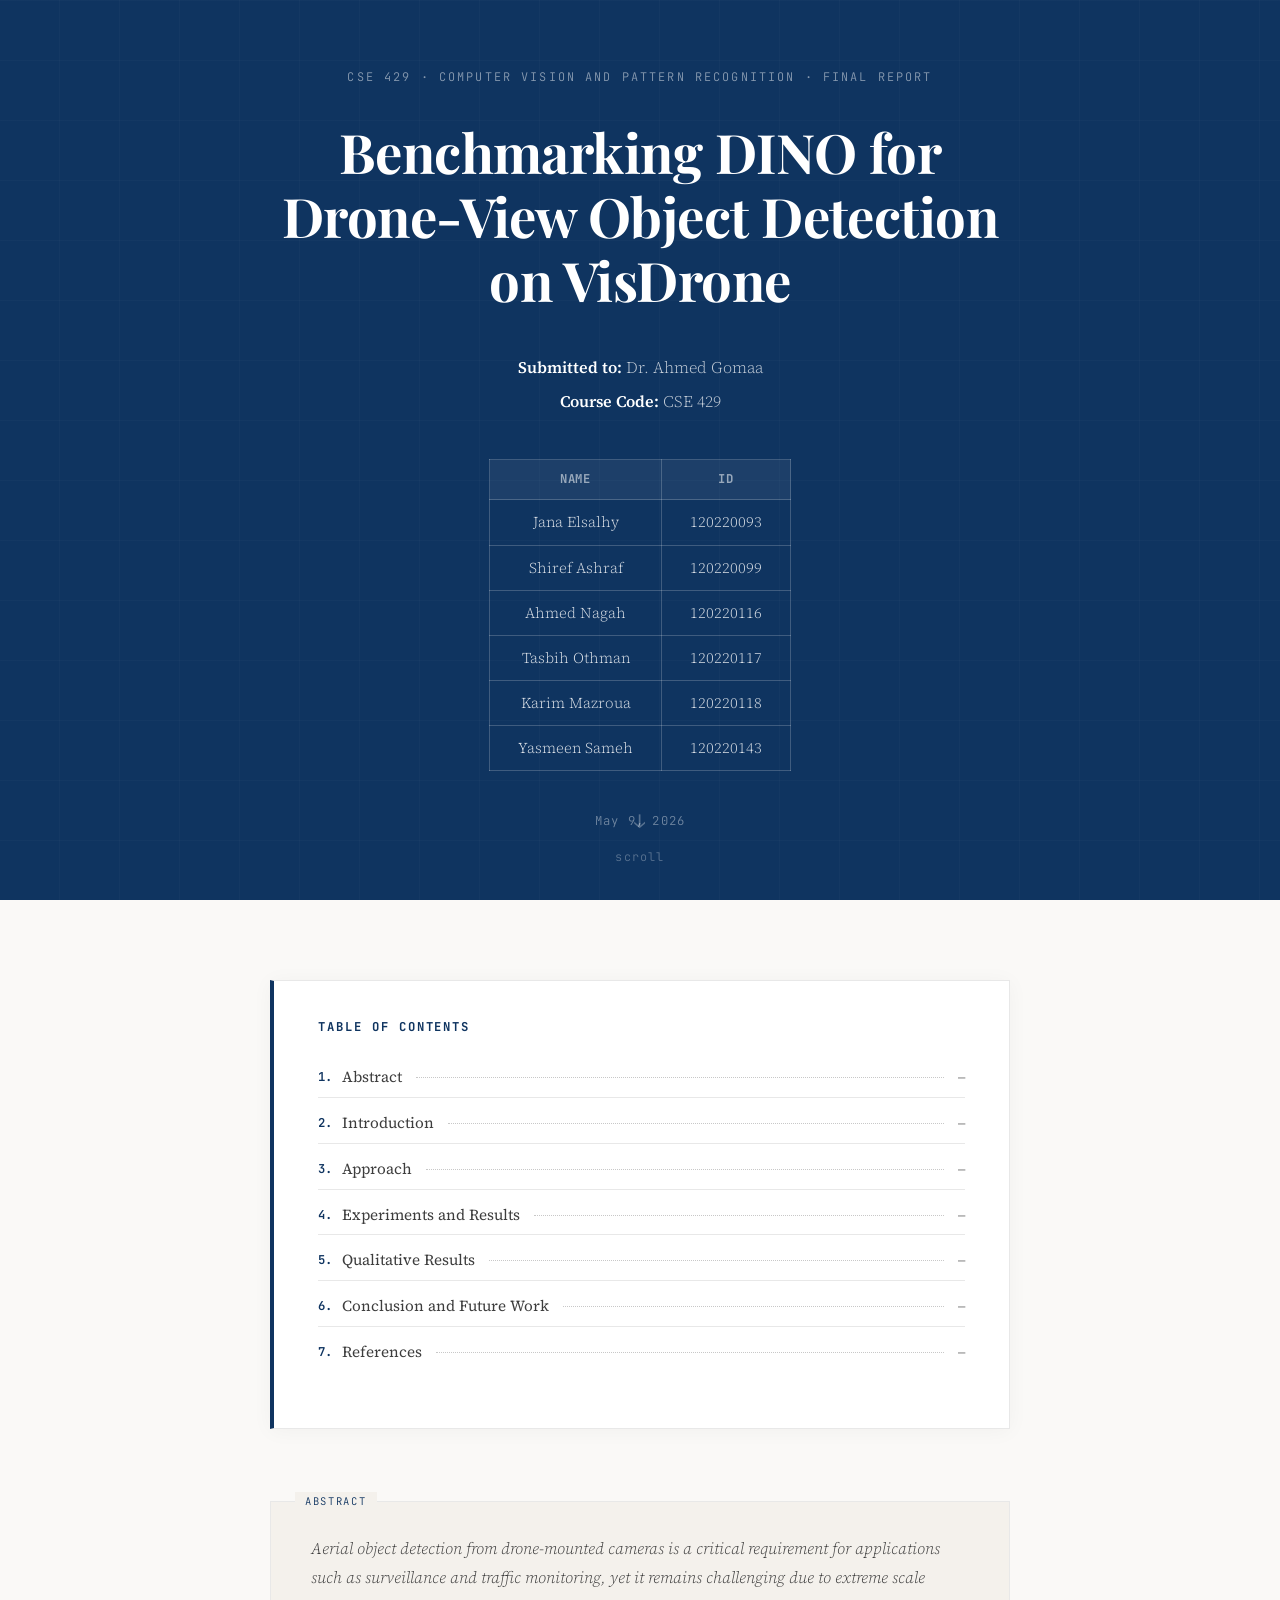
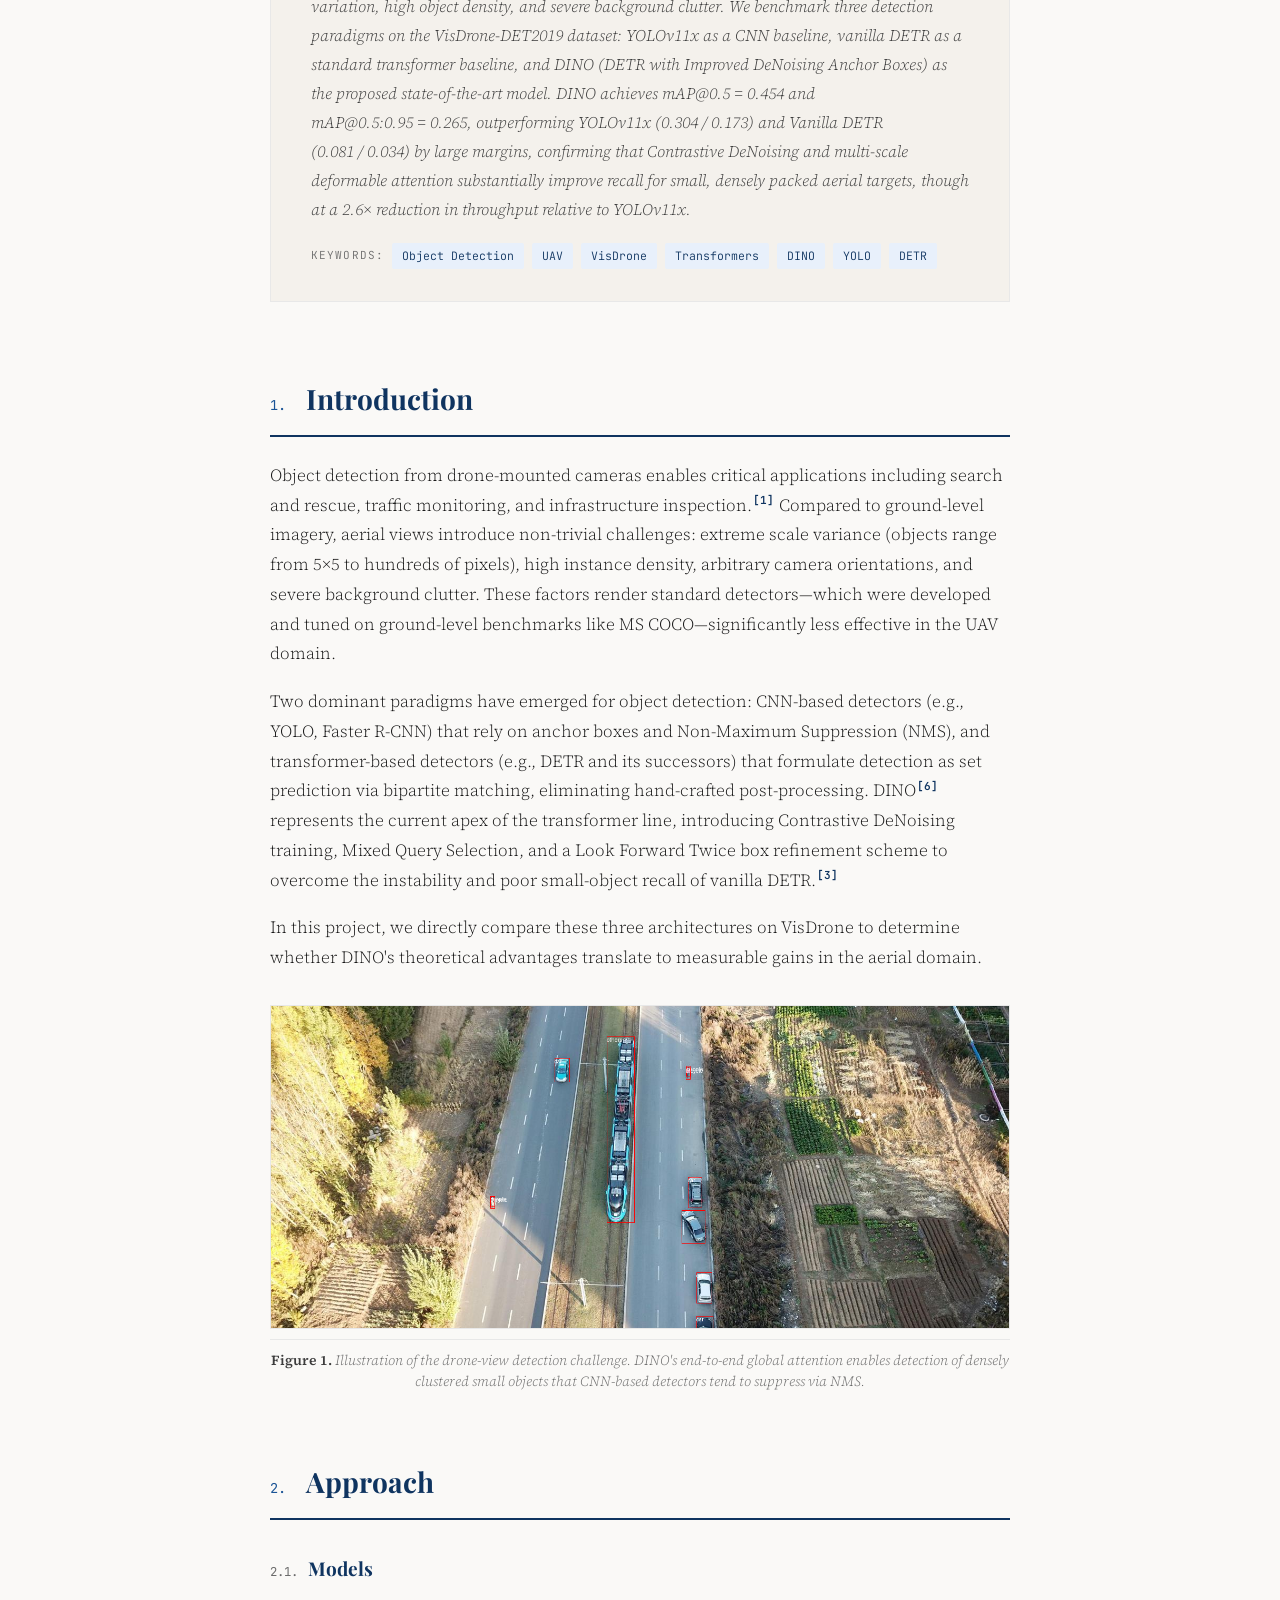
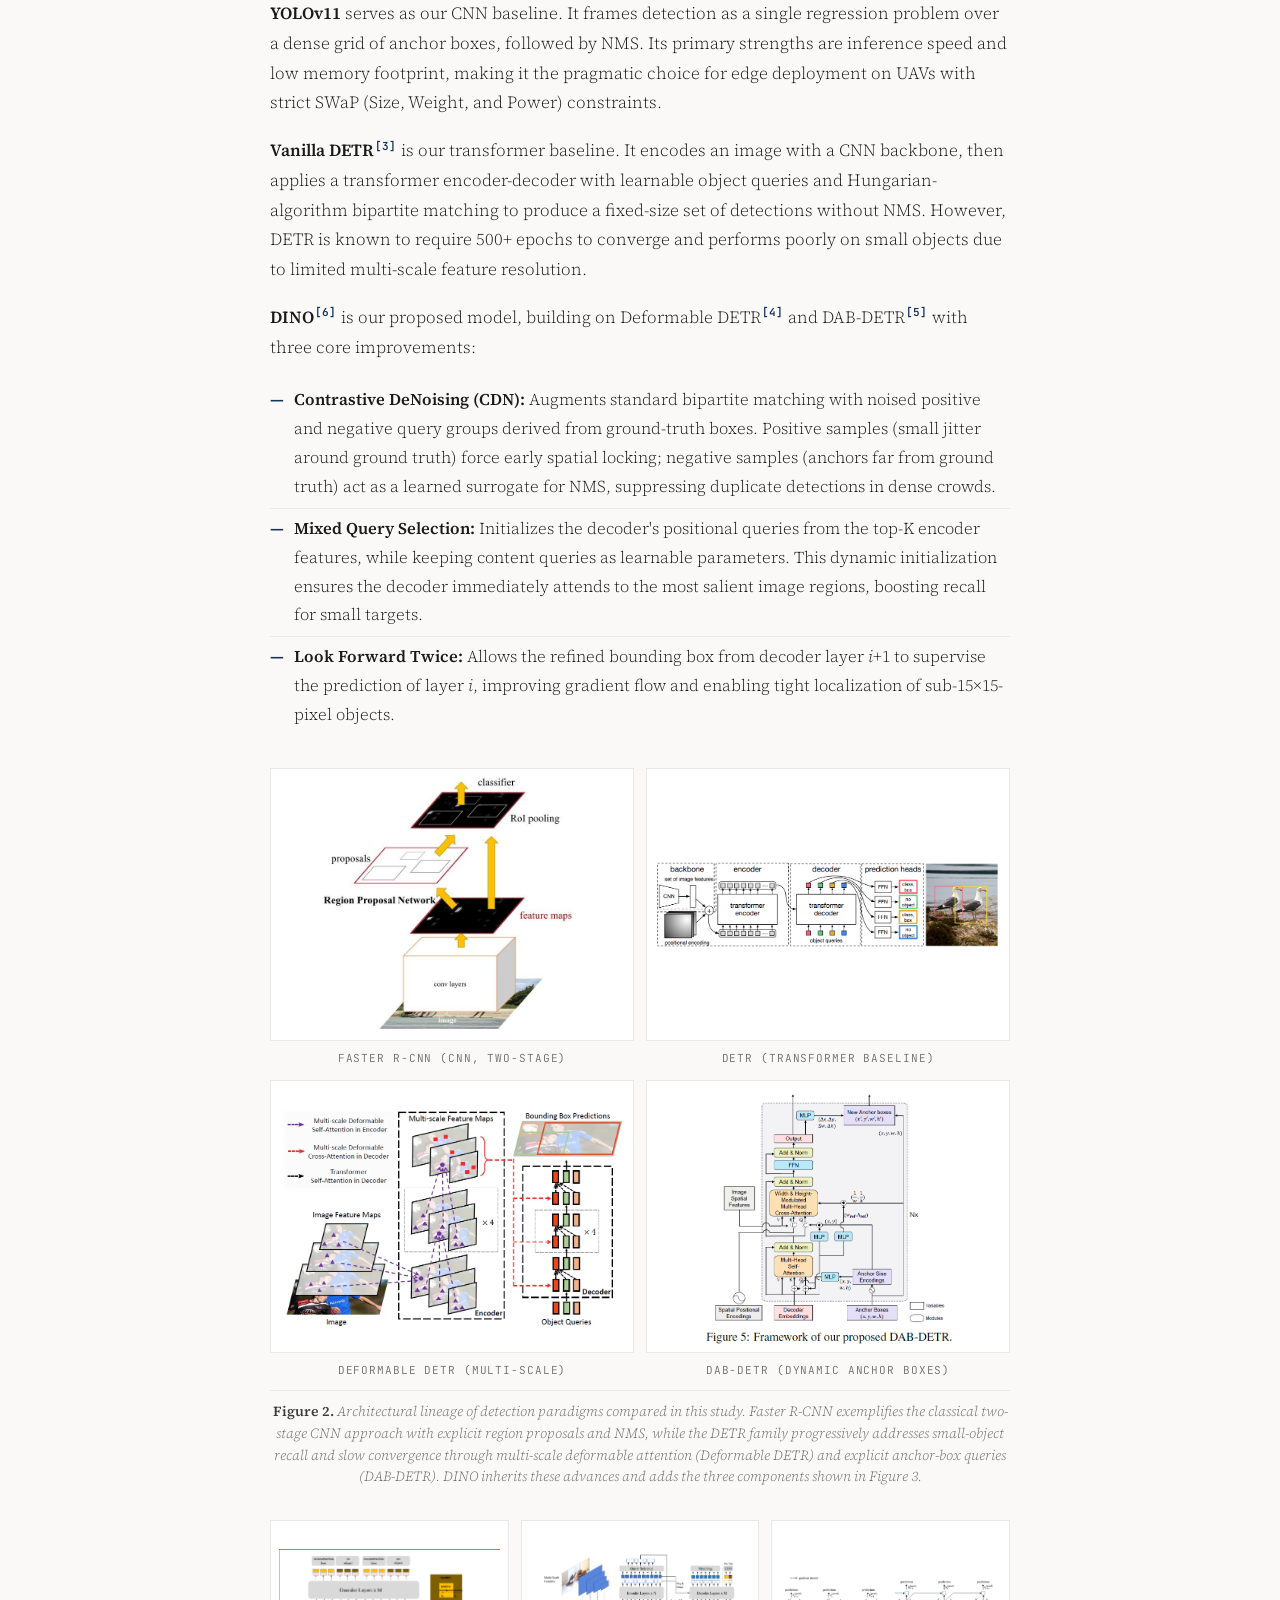
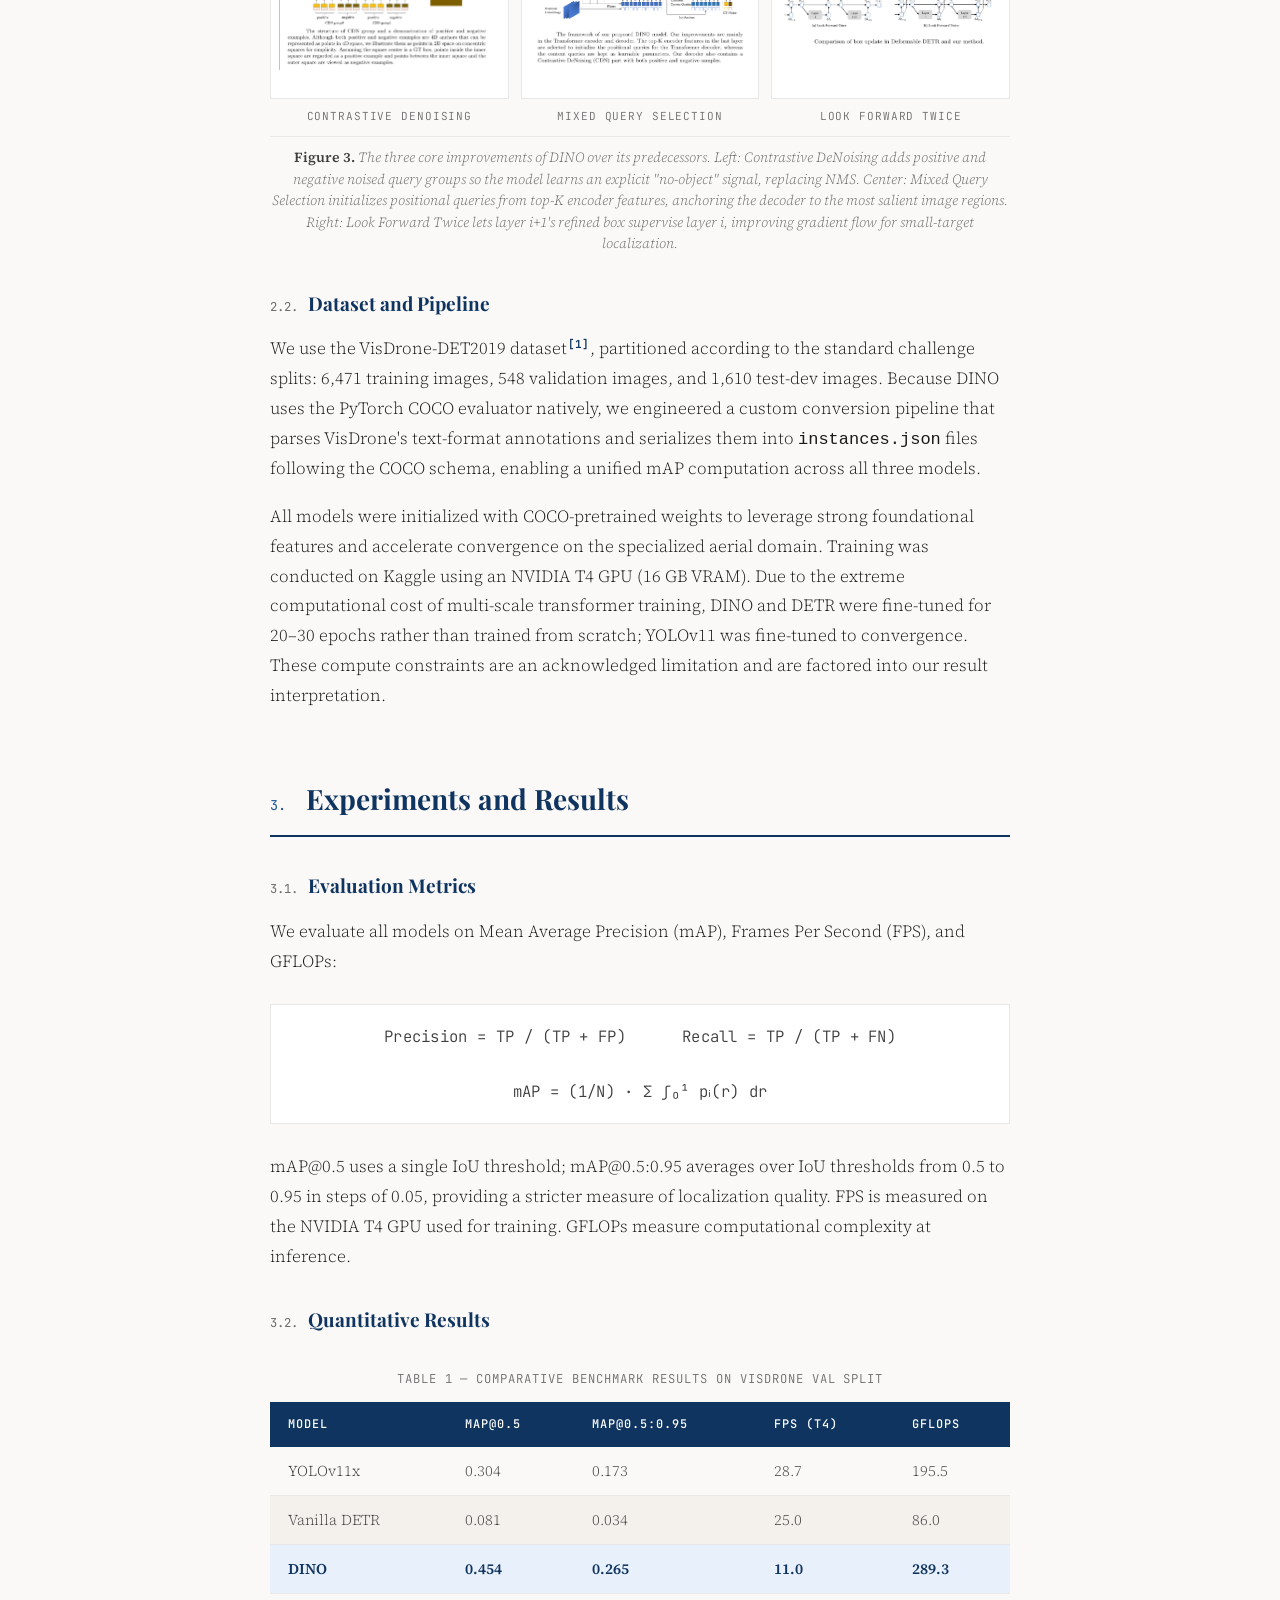
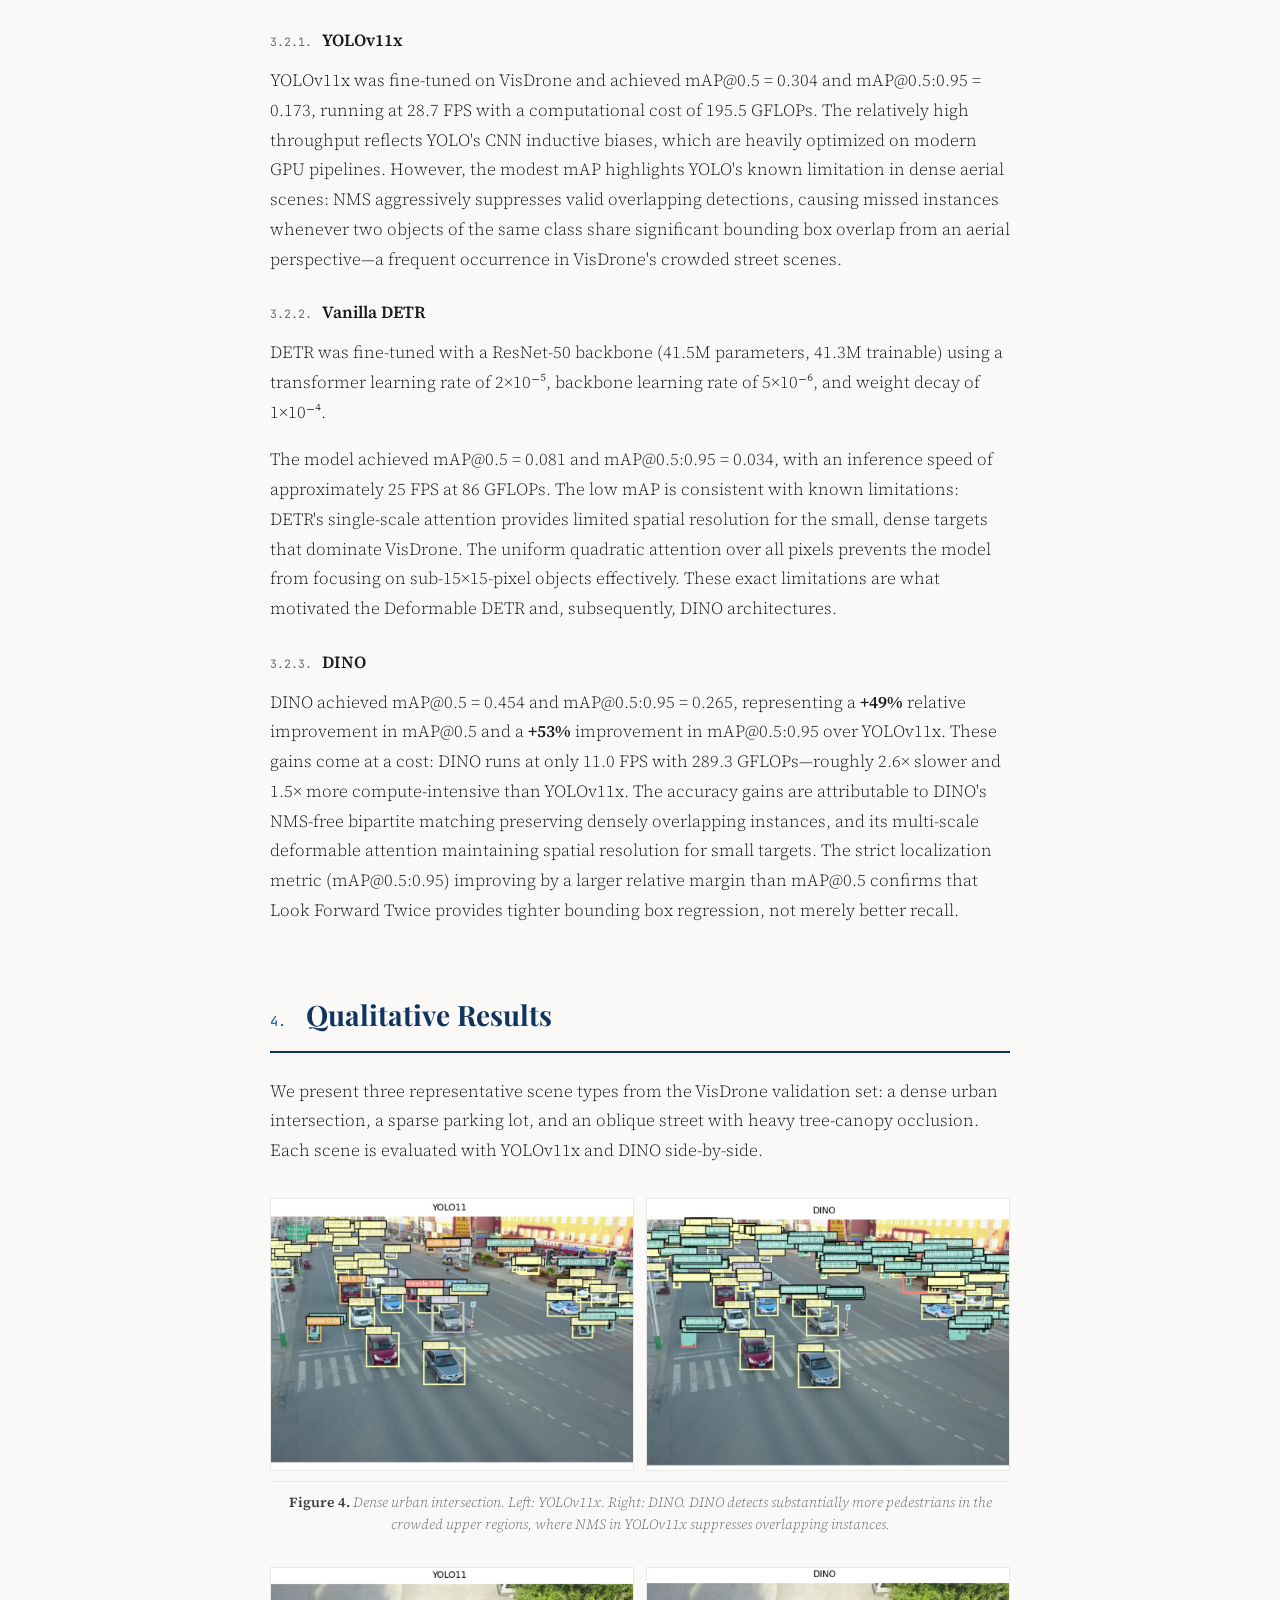
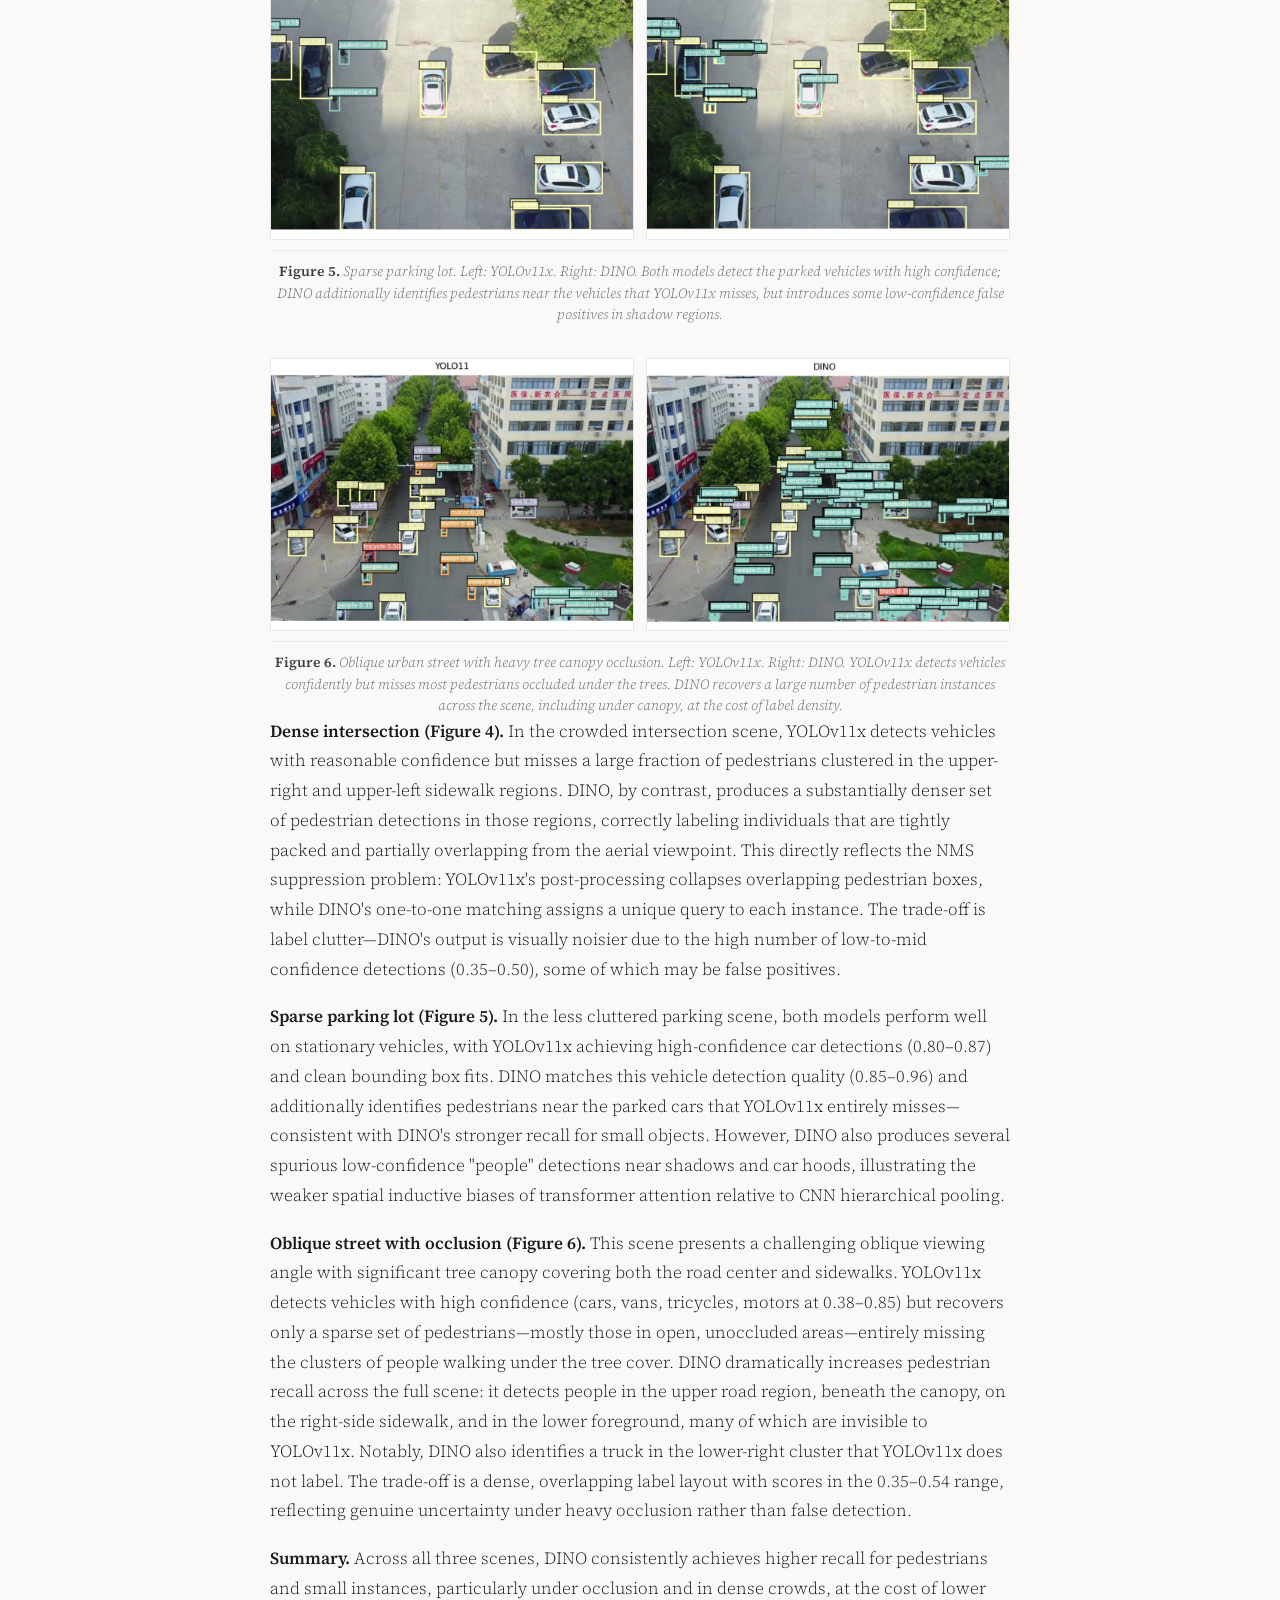
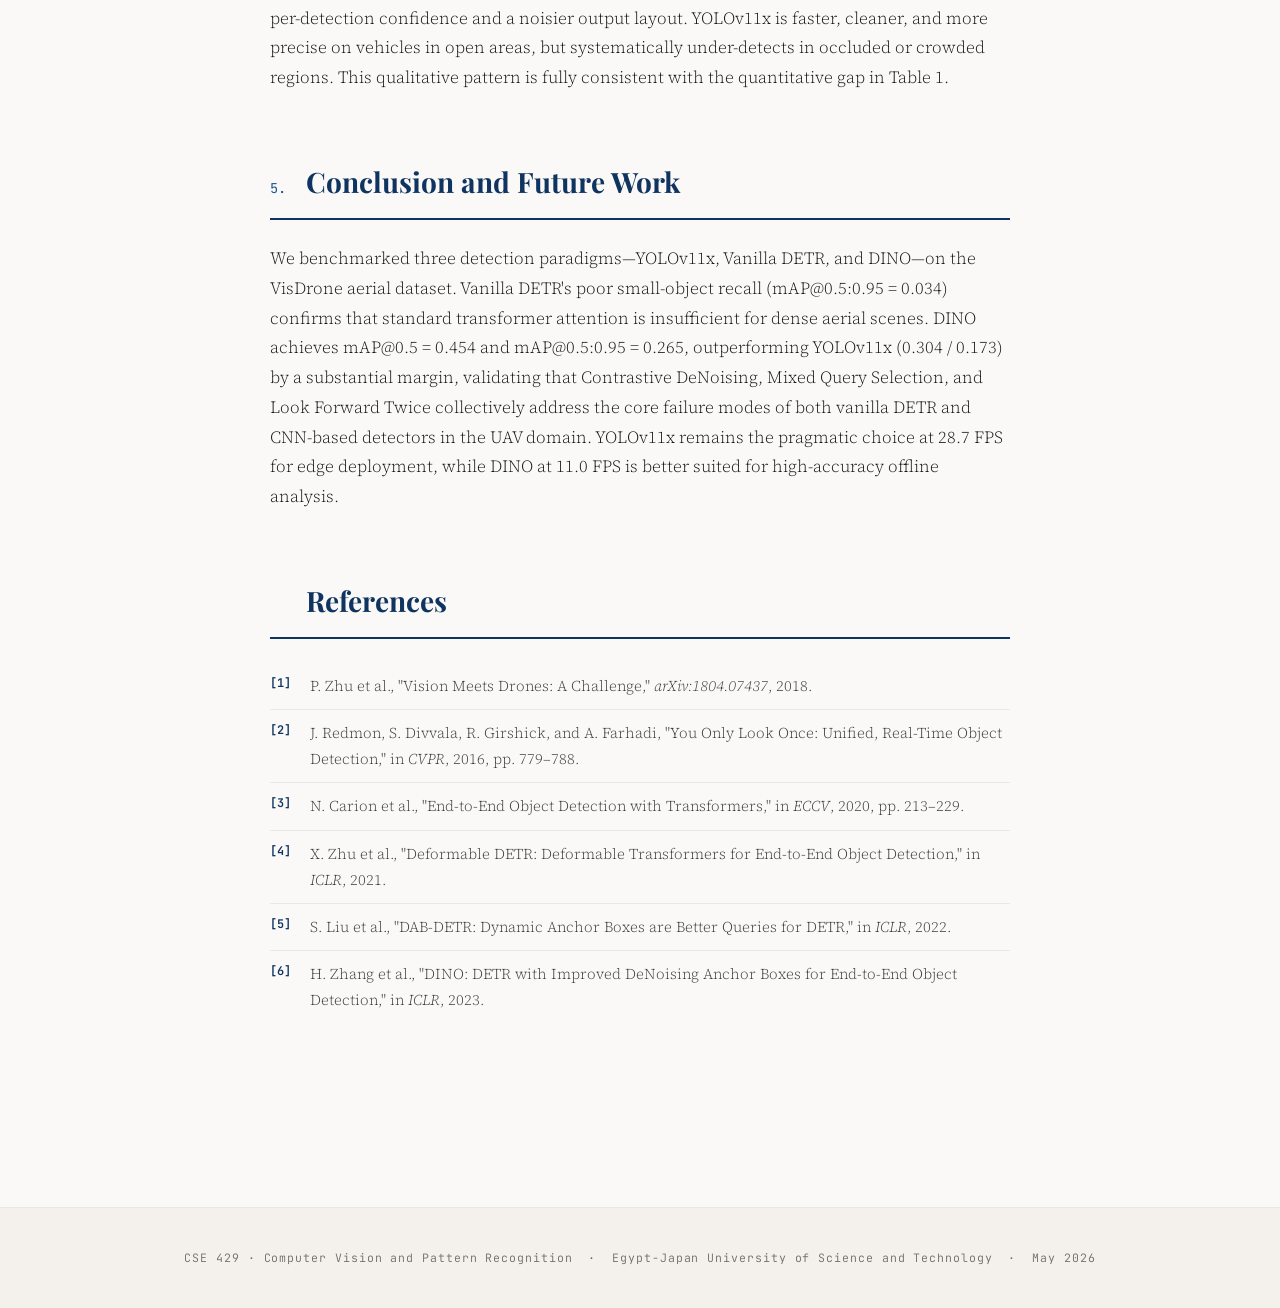
==== commit 59b35ba8: "Done" ====
--- a/Deliverables/Report.html
+++ b/Deliverables/Report.html
@@ -687,7 +687,7 @@
   <div id="sec5" class="section reveal">
     <h2 class="section-title"><span class="sec-num">5.</span> Conclusion and Future Work</h2>
     <p>We benchmarked three detection paradigms—YOLOv11x, Vanilla DETR, and DINO—on the VisDrone aerial dataset. Vanilla DETR's poor small-object recall (mAP@0.5:0.95 = 0.034) confirms that standard transformer attention is insufficient for dense aerial scenes. DINO achieves mAP@0.5 = 0.454 and mAP@0.5:0.95 = 0.265, outperforming YOLOv11x (0.304 / 0.173) by a substantial margin, validating that Contrastive DeNoising, Mixed Query Selection, and Look Forward Twice collectively address the core failure modes of both vanilla DETR and CNN-based detectors in the UAV domain. YOLOv11x remains the pragmatic choice at 28.7 FPS for edge deployment, while DINO at 11.0 FPS is better suited for high-accuracy offline analysis.</p>
-    <p>Future directions include: (1) <strong>Slicing Aided Hyper Inference (SAHI)</strong>, which tiles high-resolution aerial images into overlapping patches to artificially increase the apparent size of small targets during both training and inference; (2) <strong>Knowledge Distillation</strong> from DINO into a lightweight CNN to combine global reasoning with edge-friendly throughput; and (3) full fine-tuning of DINO beyond 30 epochs on VisDrone using distributed compute to realize the model's full accuracy potential.</p>
+    <!-- <p>Future directions include: (1) <strong>Slicing Aided Hyper Inference (SAHI)</strong>, which tiles high-resolution aerial images into overlapping patches to artificially increase the apparent size of small targets during both training and inference; (2) <strong>Knowledge Distillation</strong> from DINO into a lightweight CNN to combine global reasoning with edge-friendly throughput; and (3) full fine-tuning of DINO beyond 30 epochs on VisDrone using distributed compute to realize the model's full accuracy potential.</p> -->
   </div>
 
   <!-- ── References ──────────────────────────────────── -->
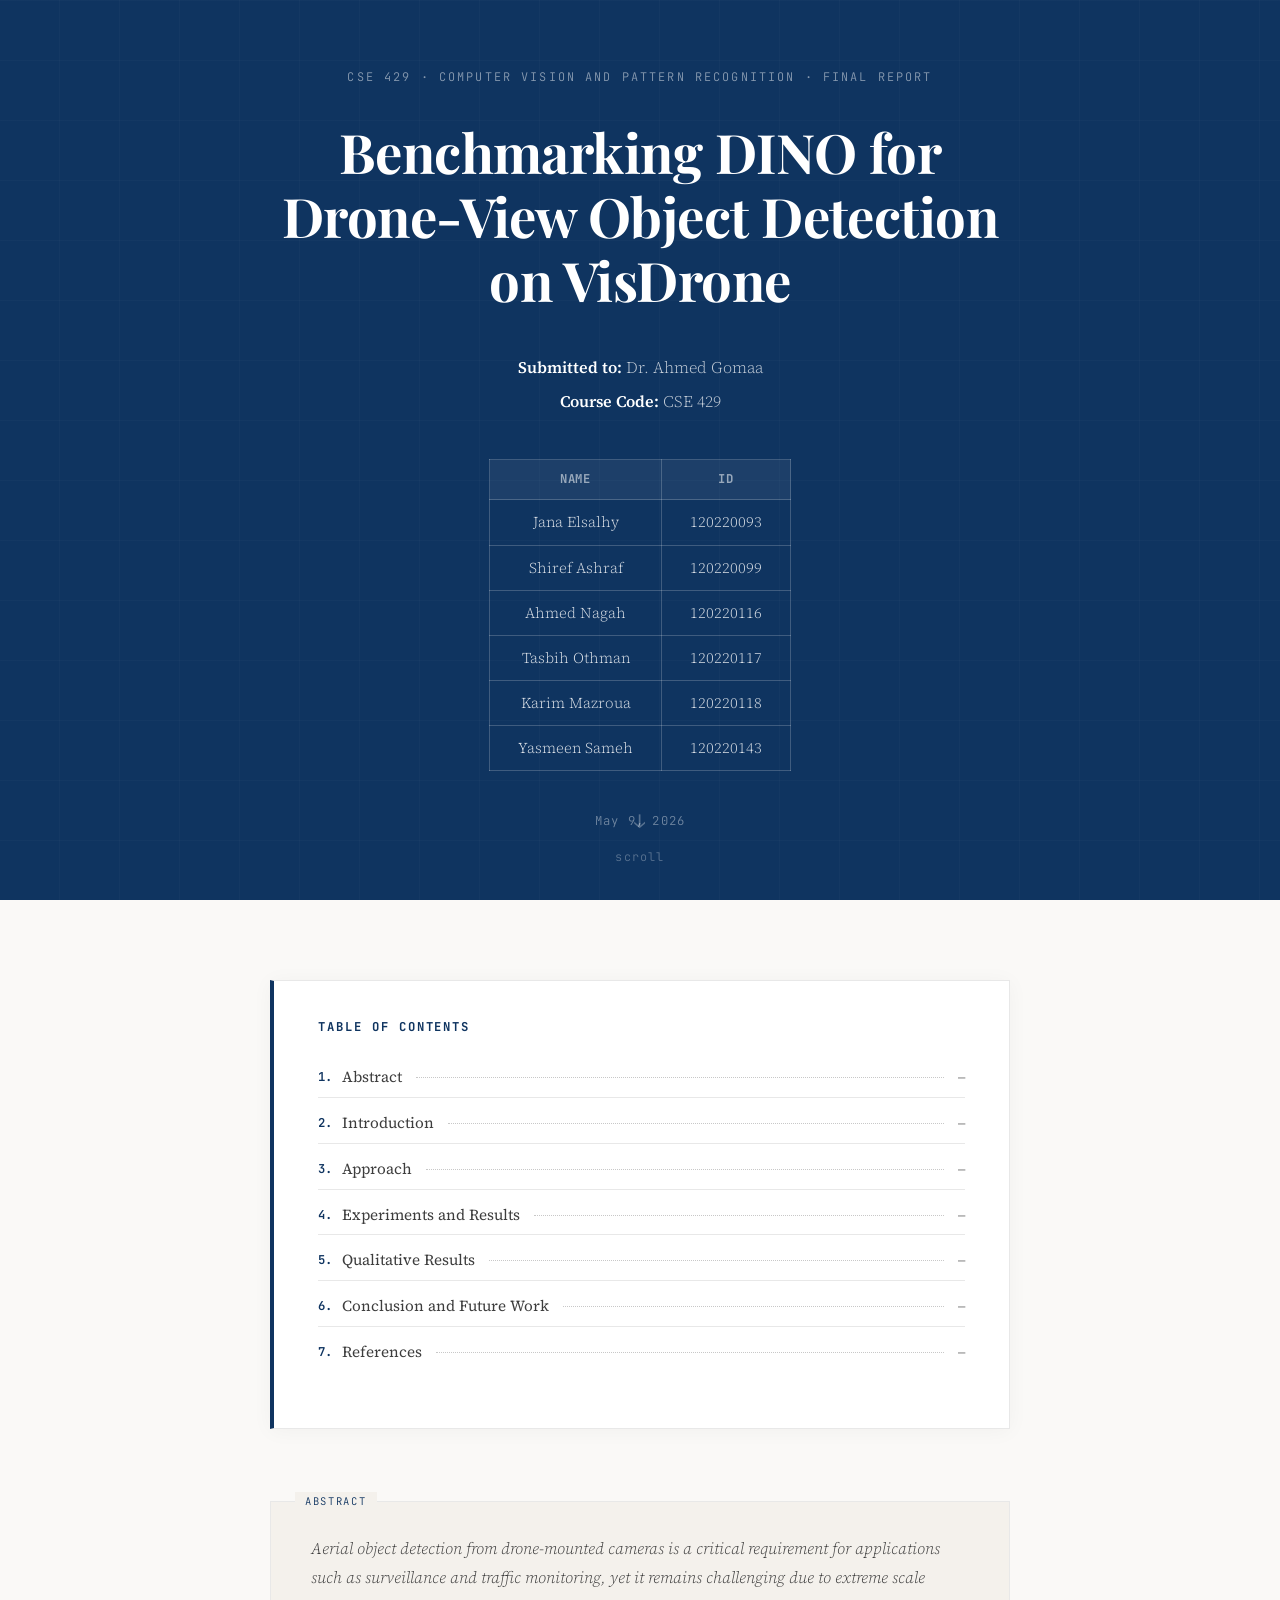
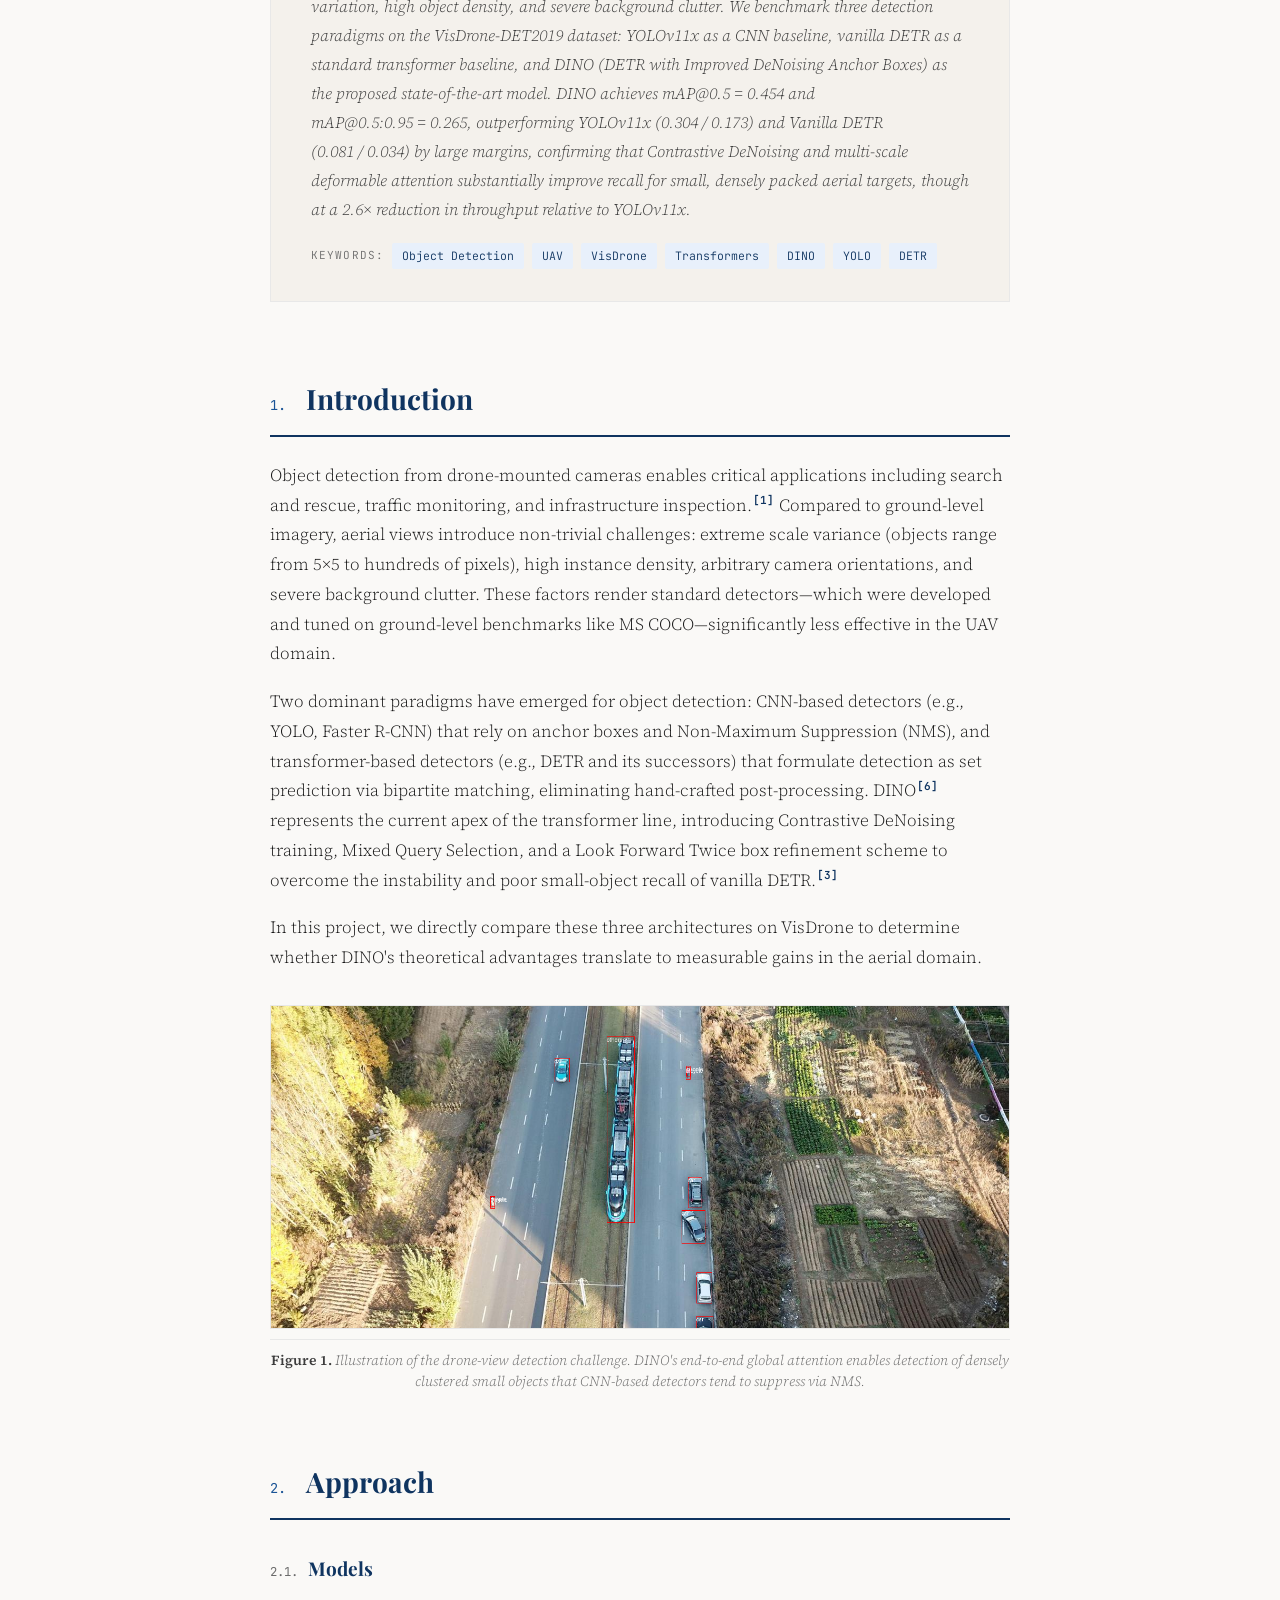
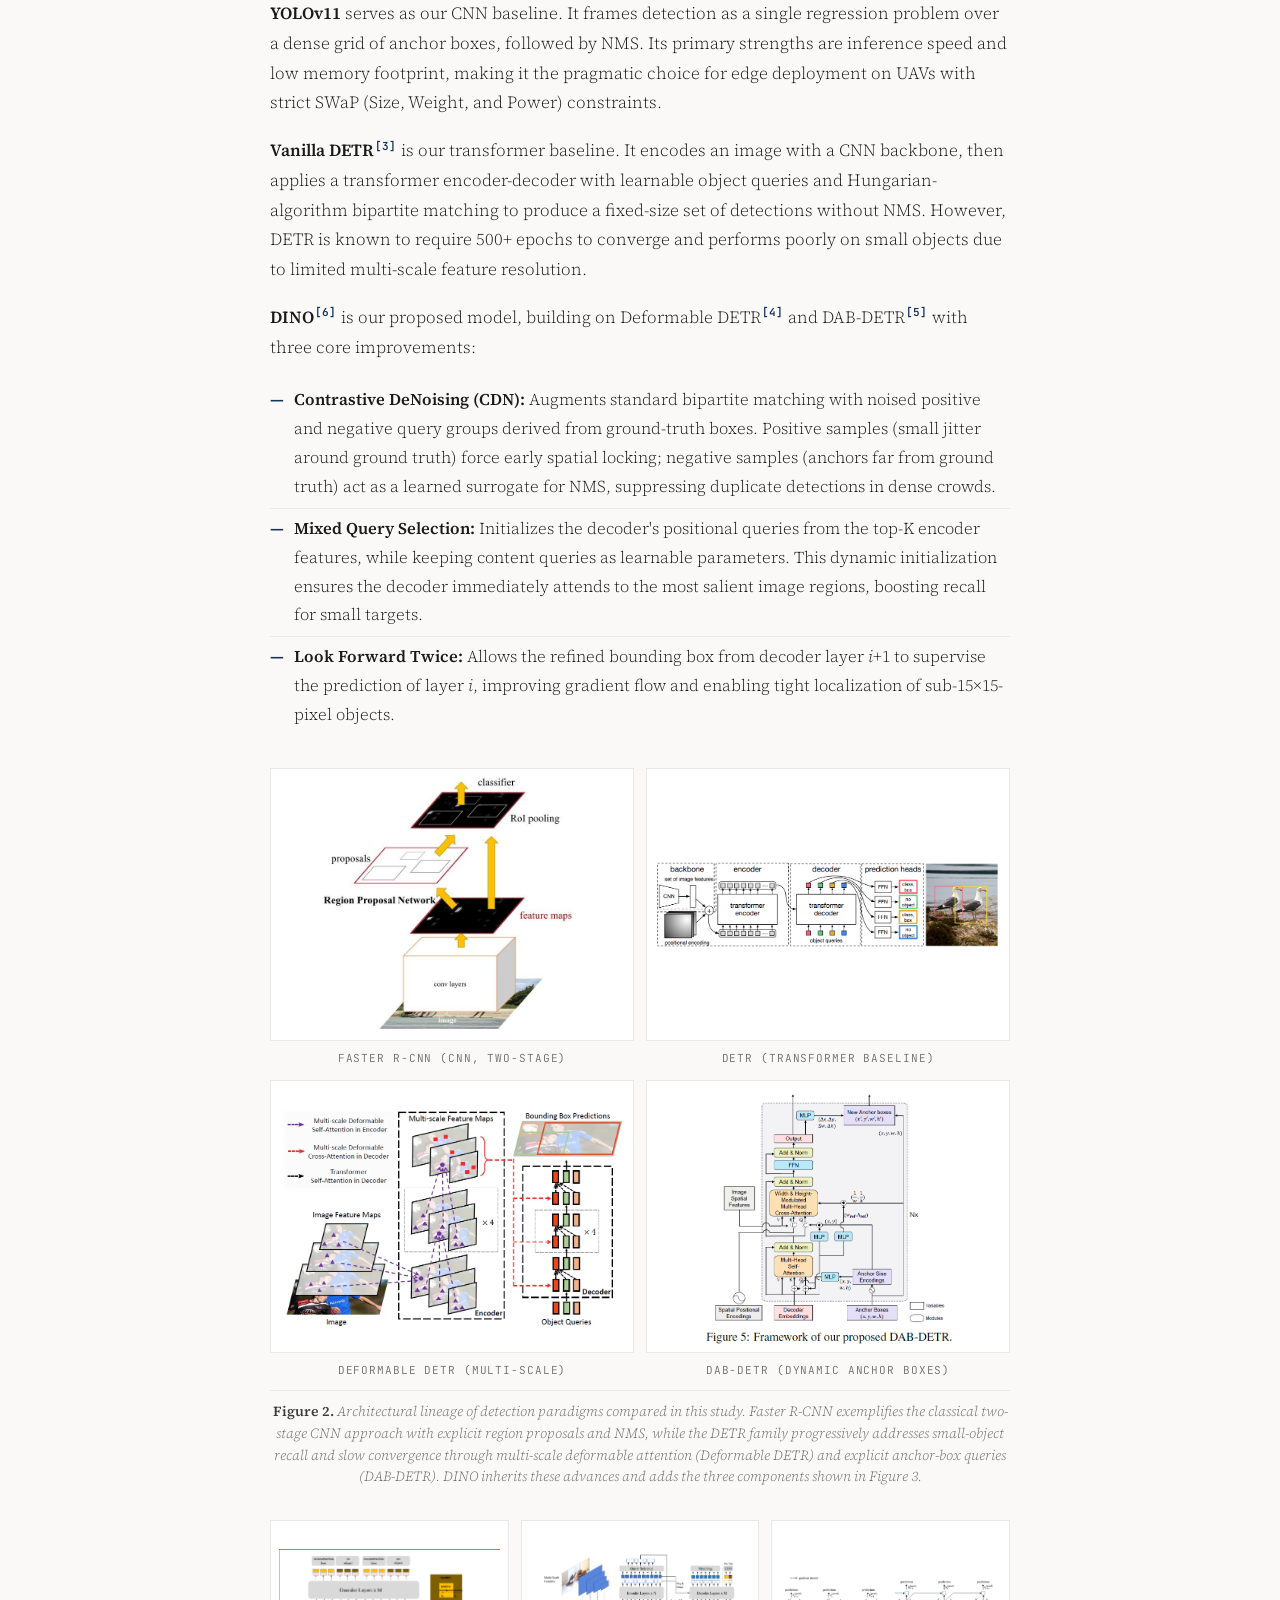
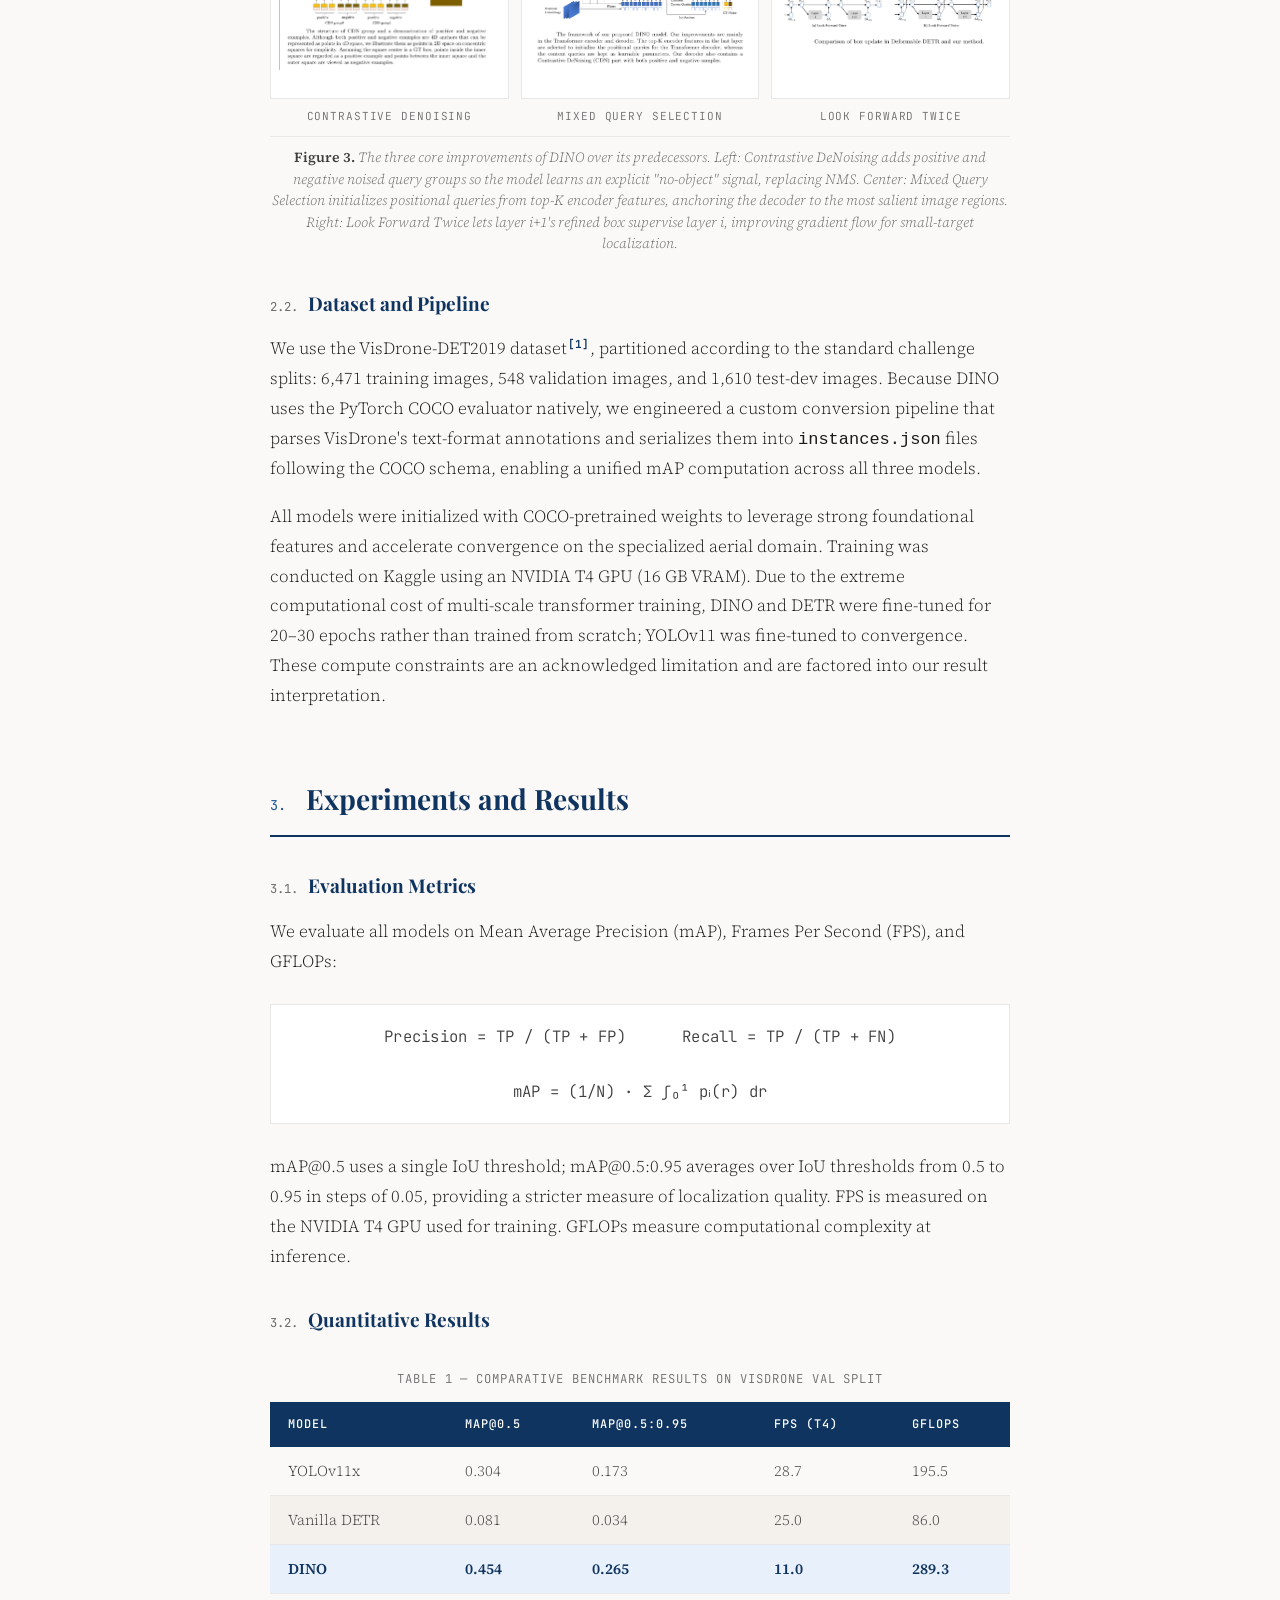
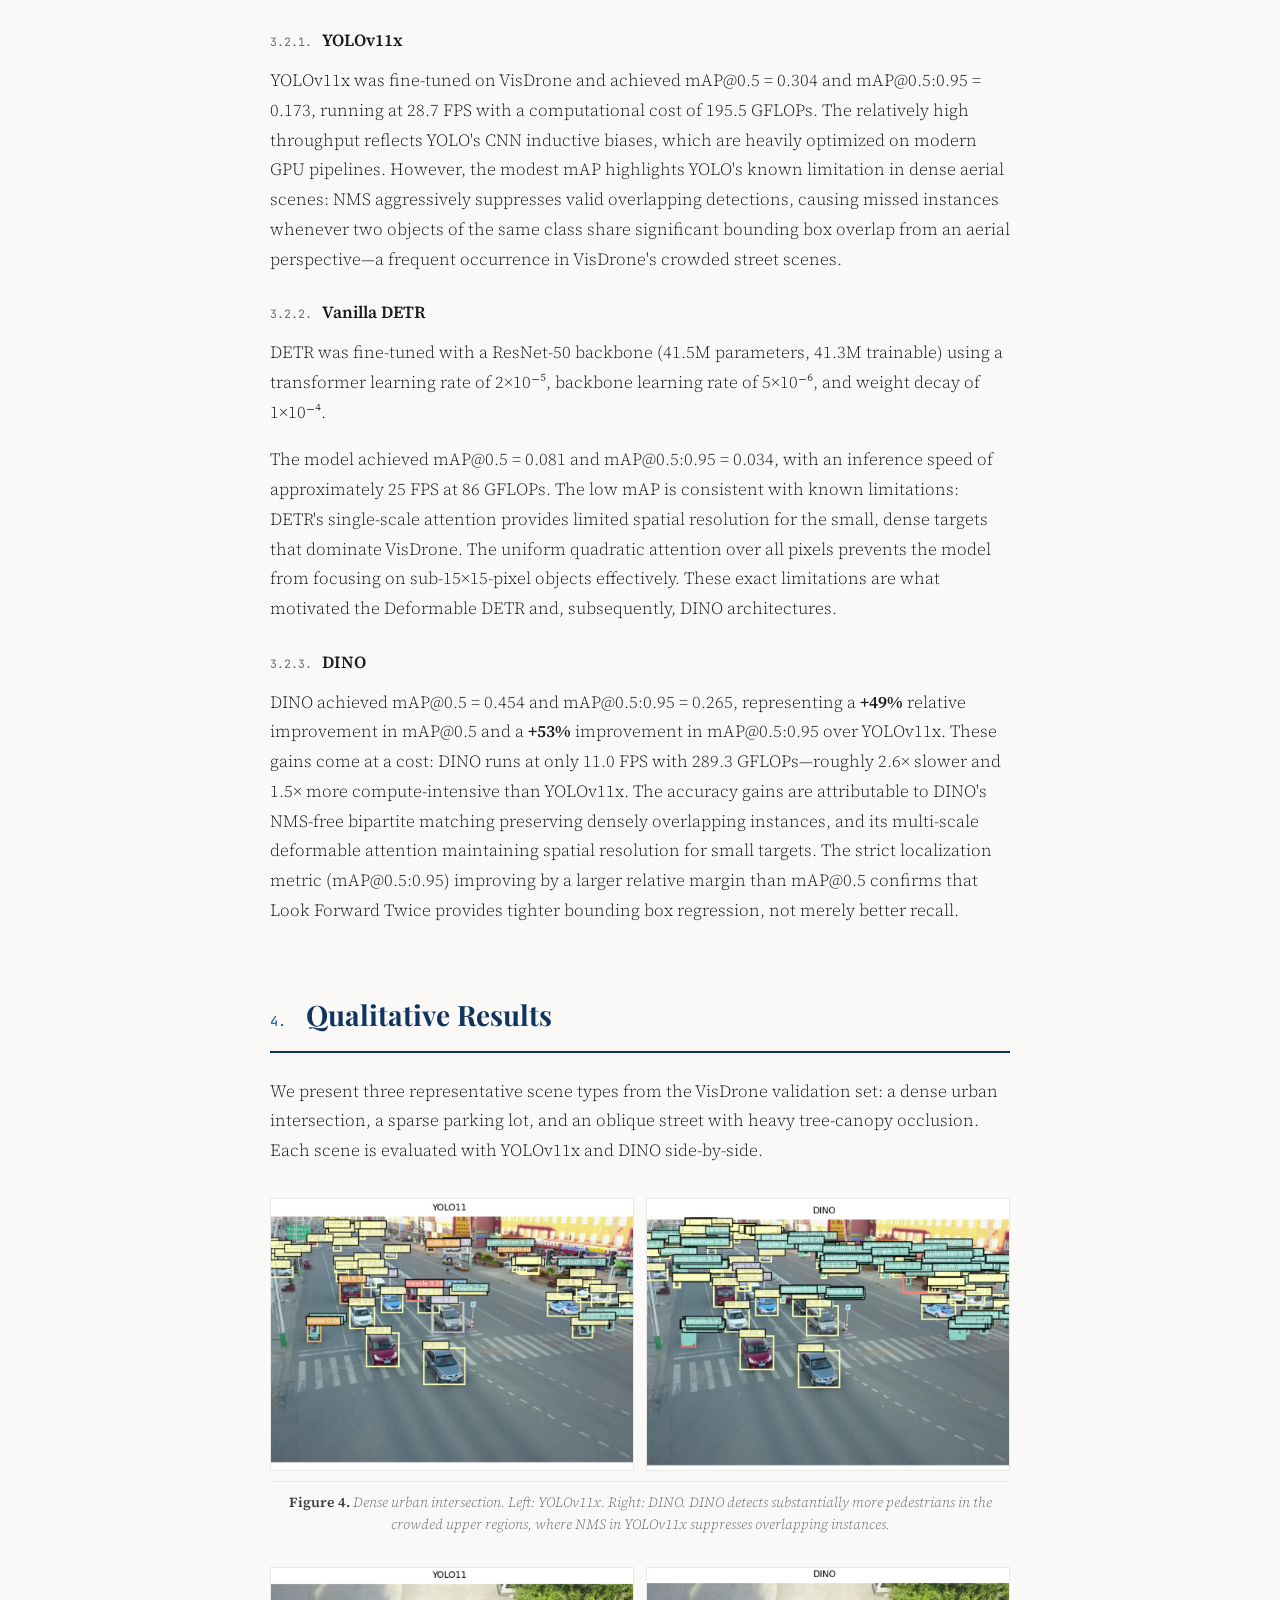
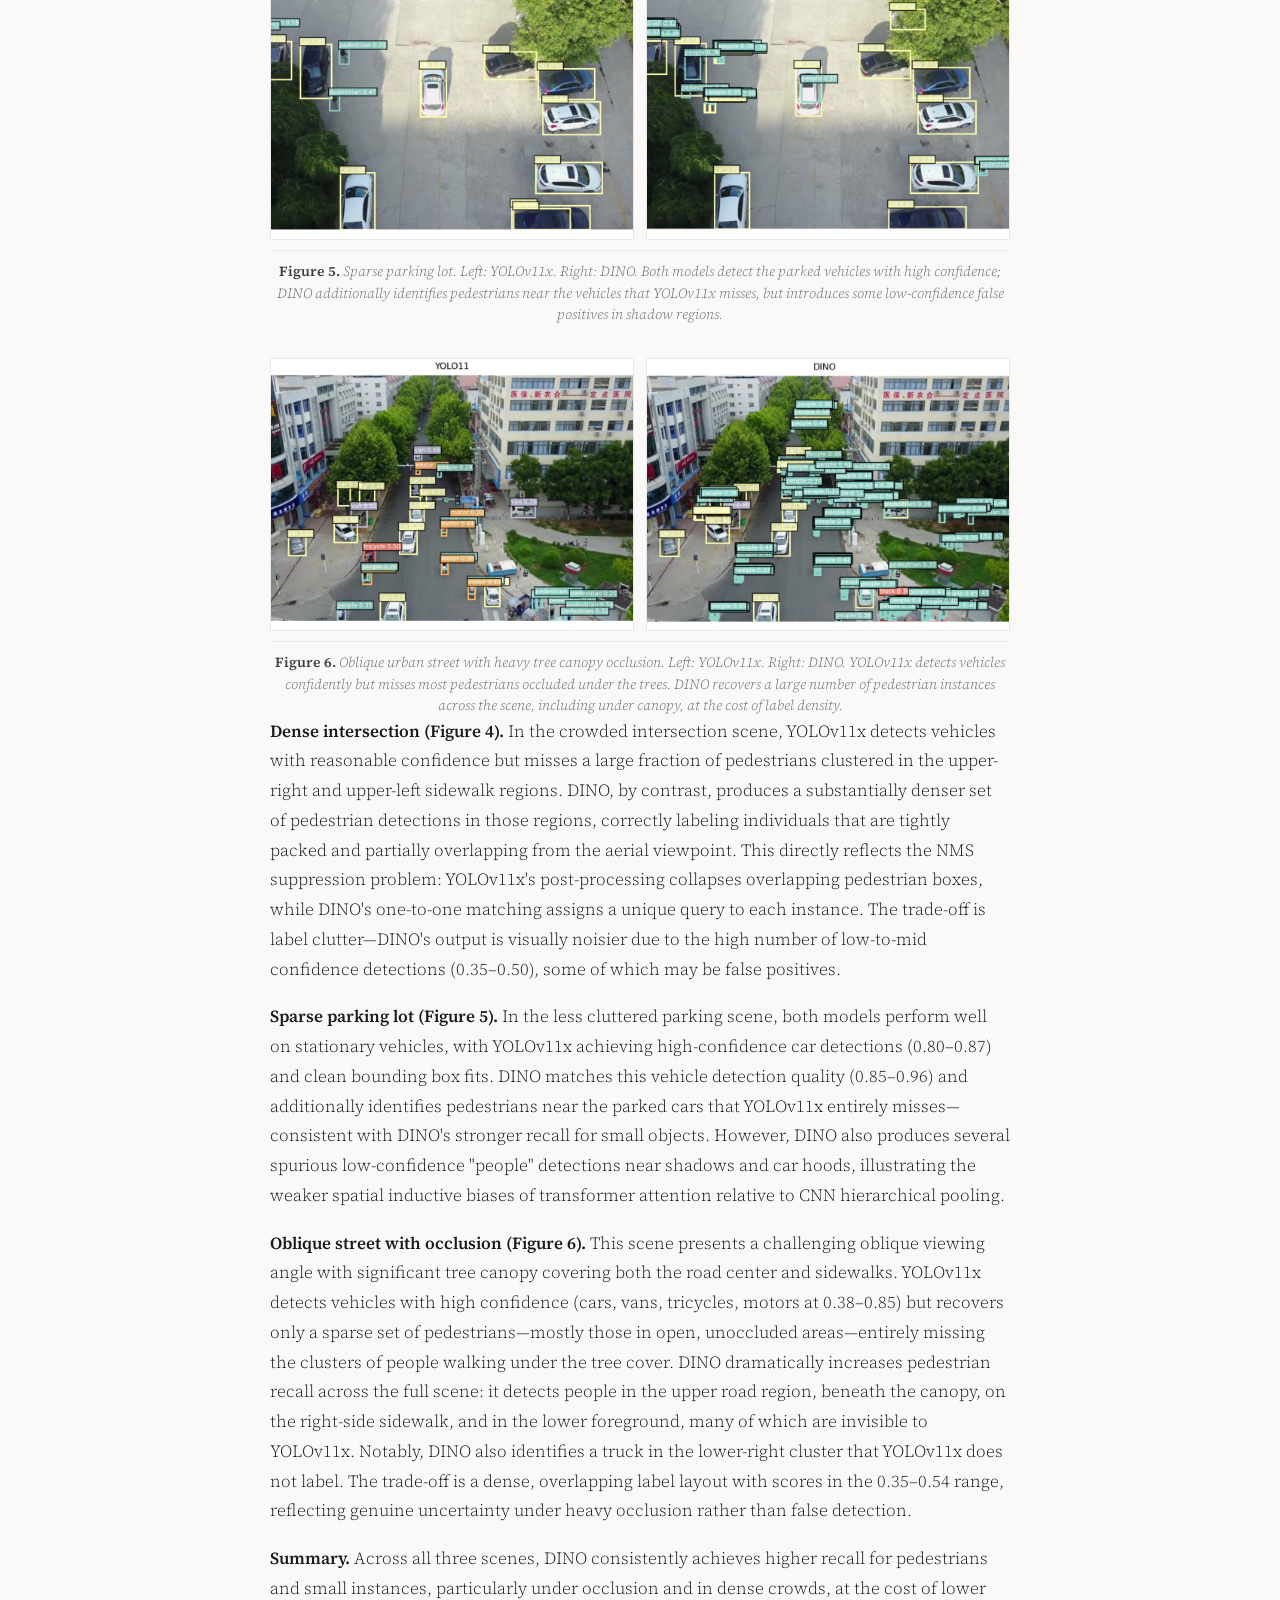
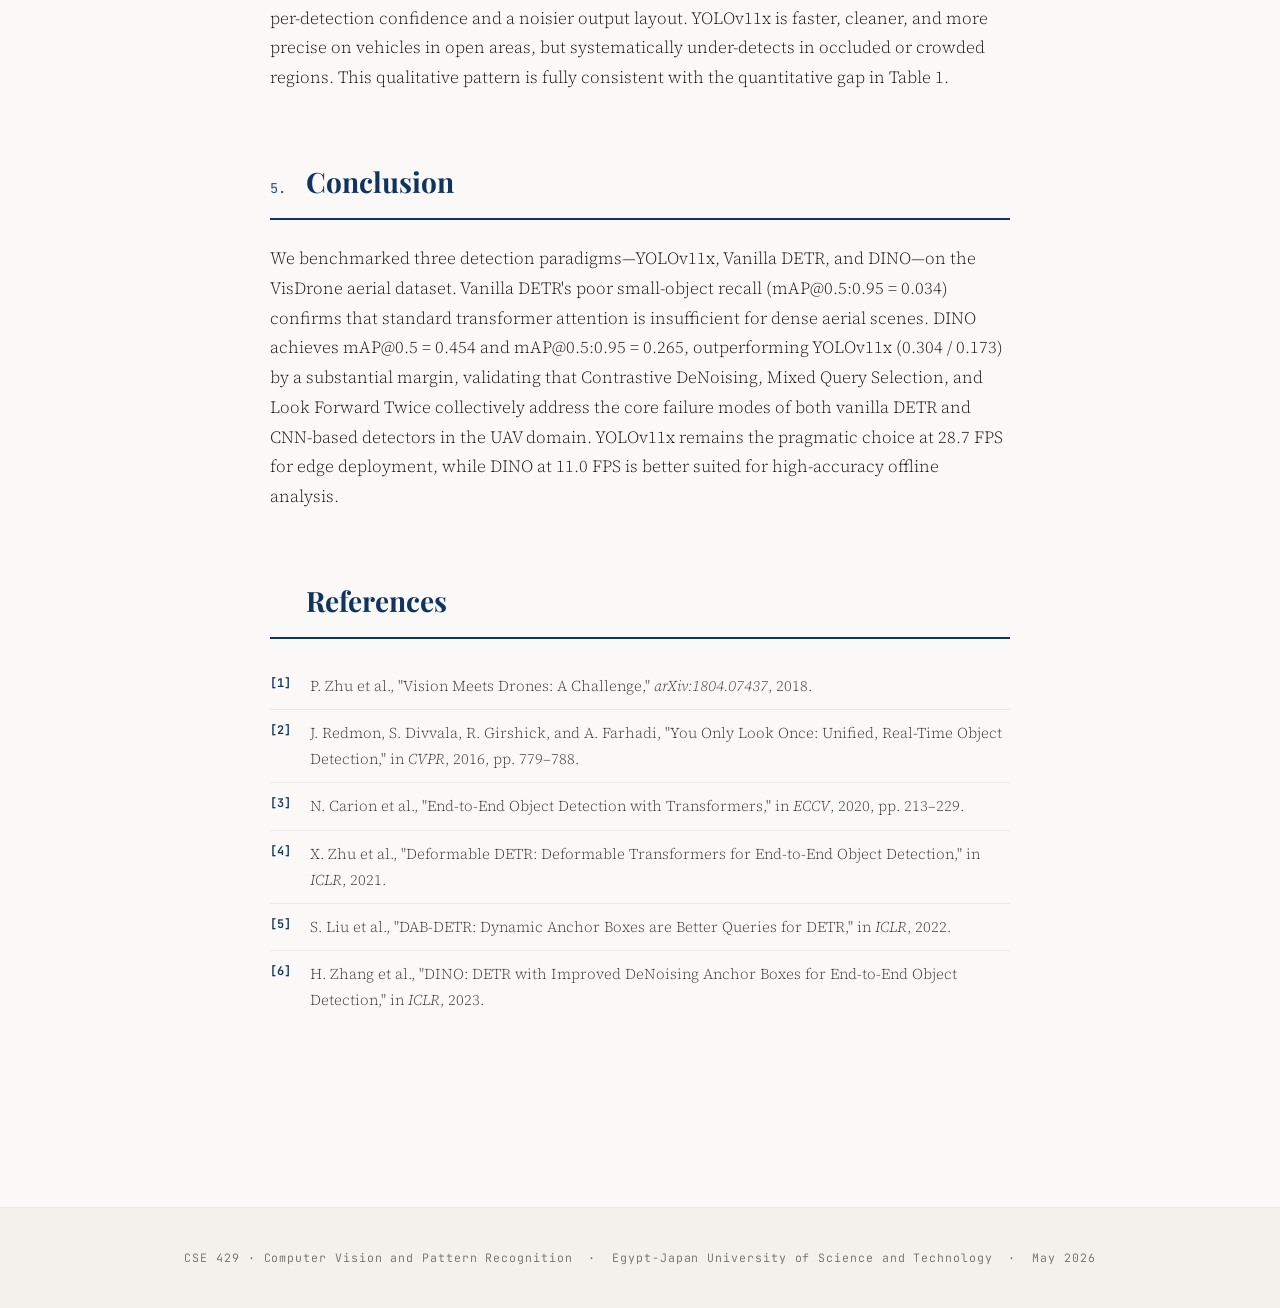
==== commit 88425e07: "Done++" ====
--- a/Deliverables/Report.html
+++ b/Deliverables/Report.html
@@ -685,7 +685,7 @@
 
   <!-- ── 5. Conclusion ───────────────────────────────── -->
   <div id="sec5" class="section reveal">
-    <h2 class="section-title"><span class="sec-num">5.</span> Conclusion and Future Work</h2>
+    <h2 class="section-title"><span class="sec-num">5.</span> Conclusion</h2>
     <p>We benchmarked three detection paradigms—YOLOv11x, Vanilla DETR, and DINO—on the VisDrone aerial dataset. Vanilla DETR's poor small-object recall (mAP@0.5:0.95 = 0.034) confirms that standard transformer attention is insufficient for dense aerial scenes. DINO achieves mAP@0.5 = 0.454 and mAP@0.5:0.95 = 0.265, outperforming YOLOv11x (0.304 / 0.173) by a substantial margin, validating that Contrastive DeNoising, Mixed Query Selection, and Look Forward Twice collectively address the core failure modes of both vanilla DETR and CNN-based detectors in the UAV domain. YOLOv11x remains the pragmatic choice at 28.7 FPS for edge deployment, while DINO at 11.0 FPS is better suited for high-accuracy offline analysis.</p>
     <!-- <p>Future directions include: (1) <strong>Slicing Aided Hyper Inference (SAHI)</strong>, which tiles high-resolution aerial images into overlapping patches to artificially increase the apparent size of small targets during both training and inference; (2) <strong>Knowledge Distillation</strong> from DINO into a lightweight CNN to combine global reasoning with edge-friendly throughput; and (3) full fine-tuning of DINO beyond 30 epochs on VisDrone using distributed compute to realize the model's full accuracy potential.</p> -->
   </div>
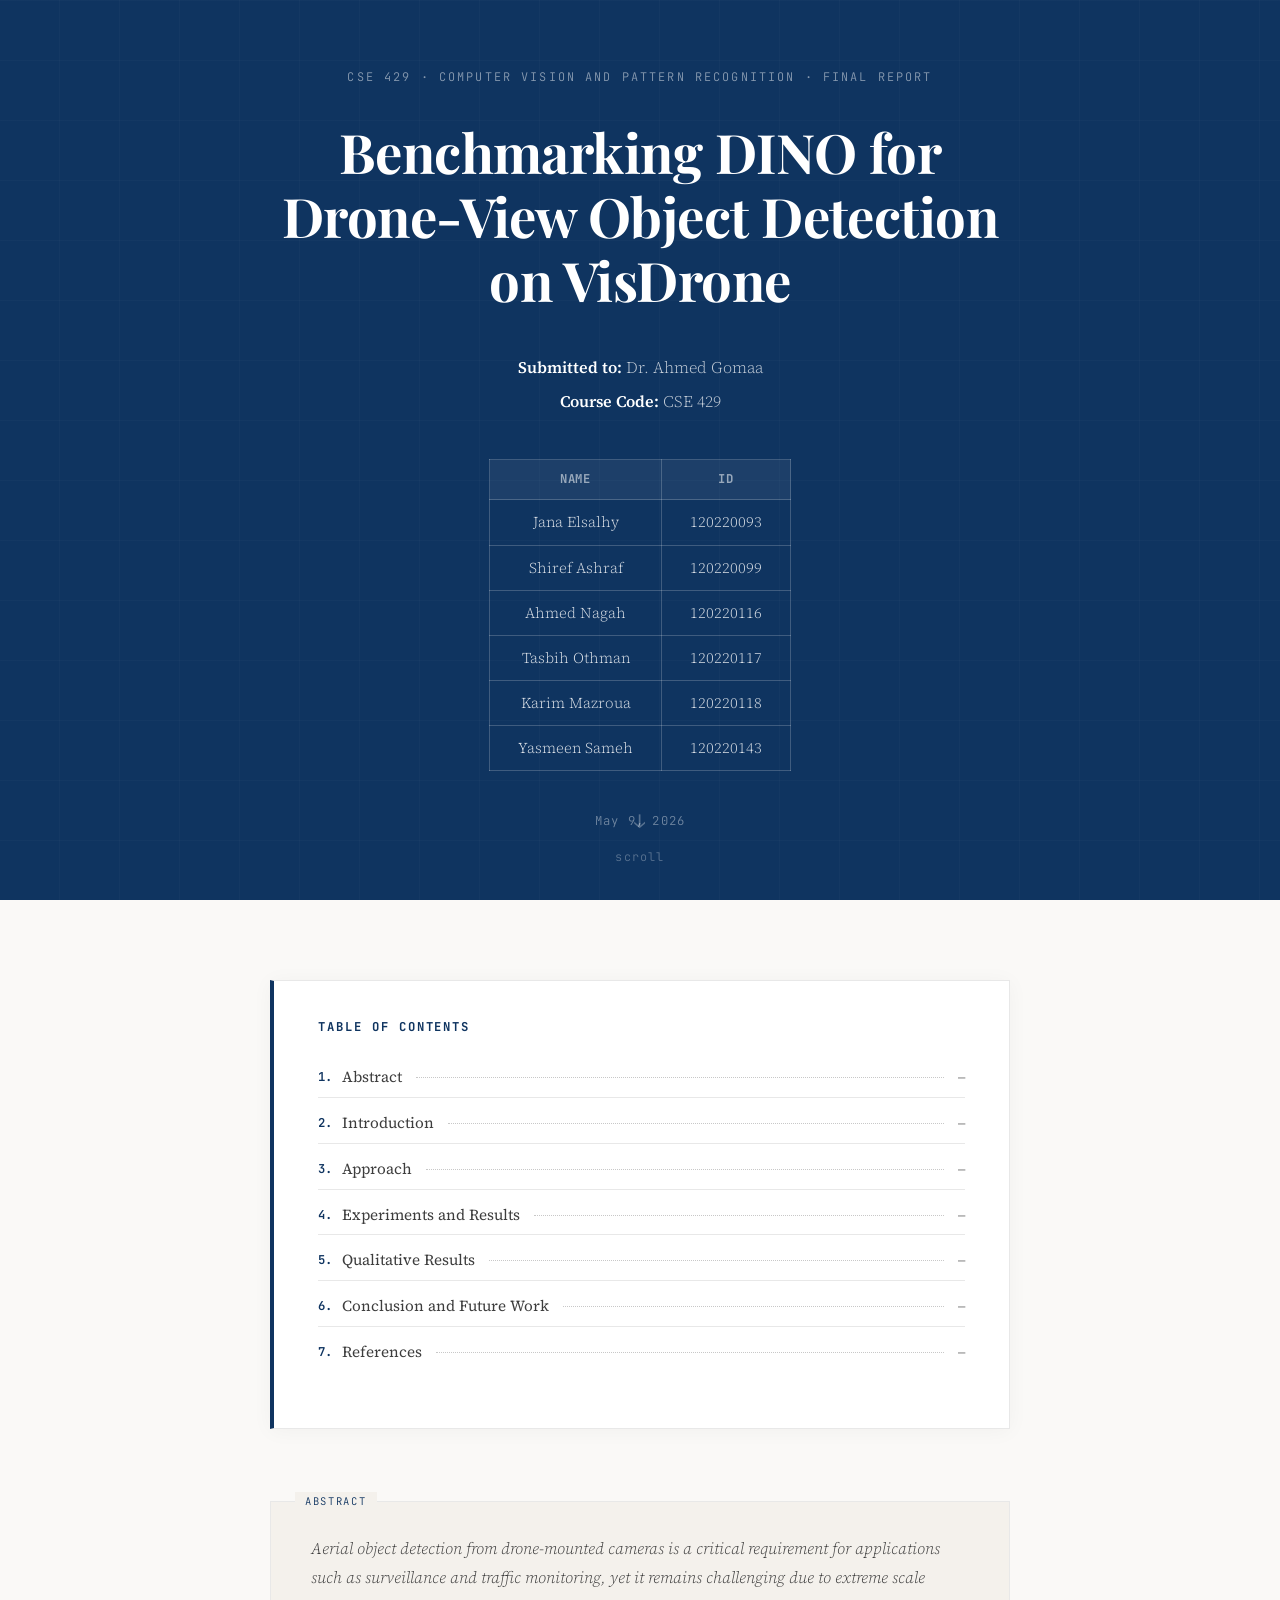
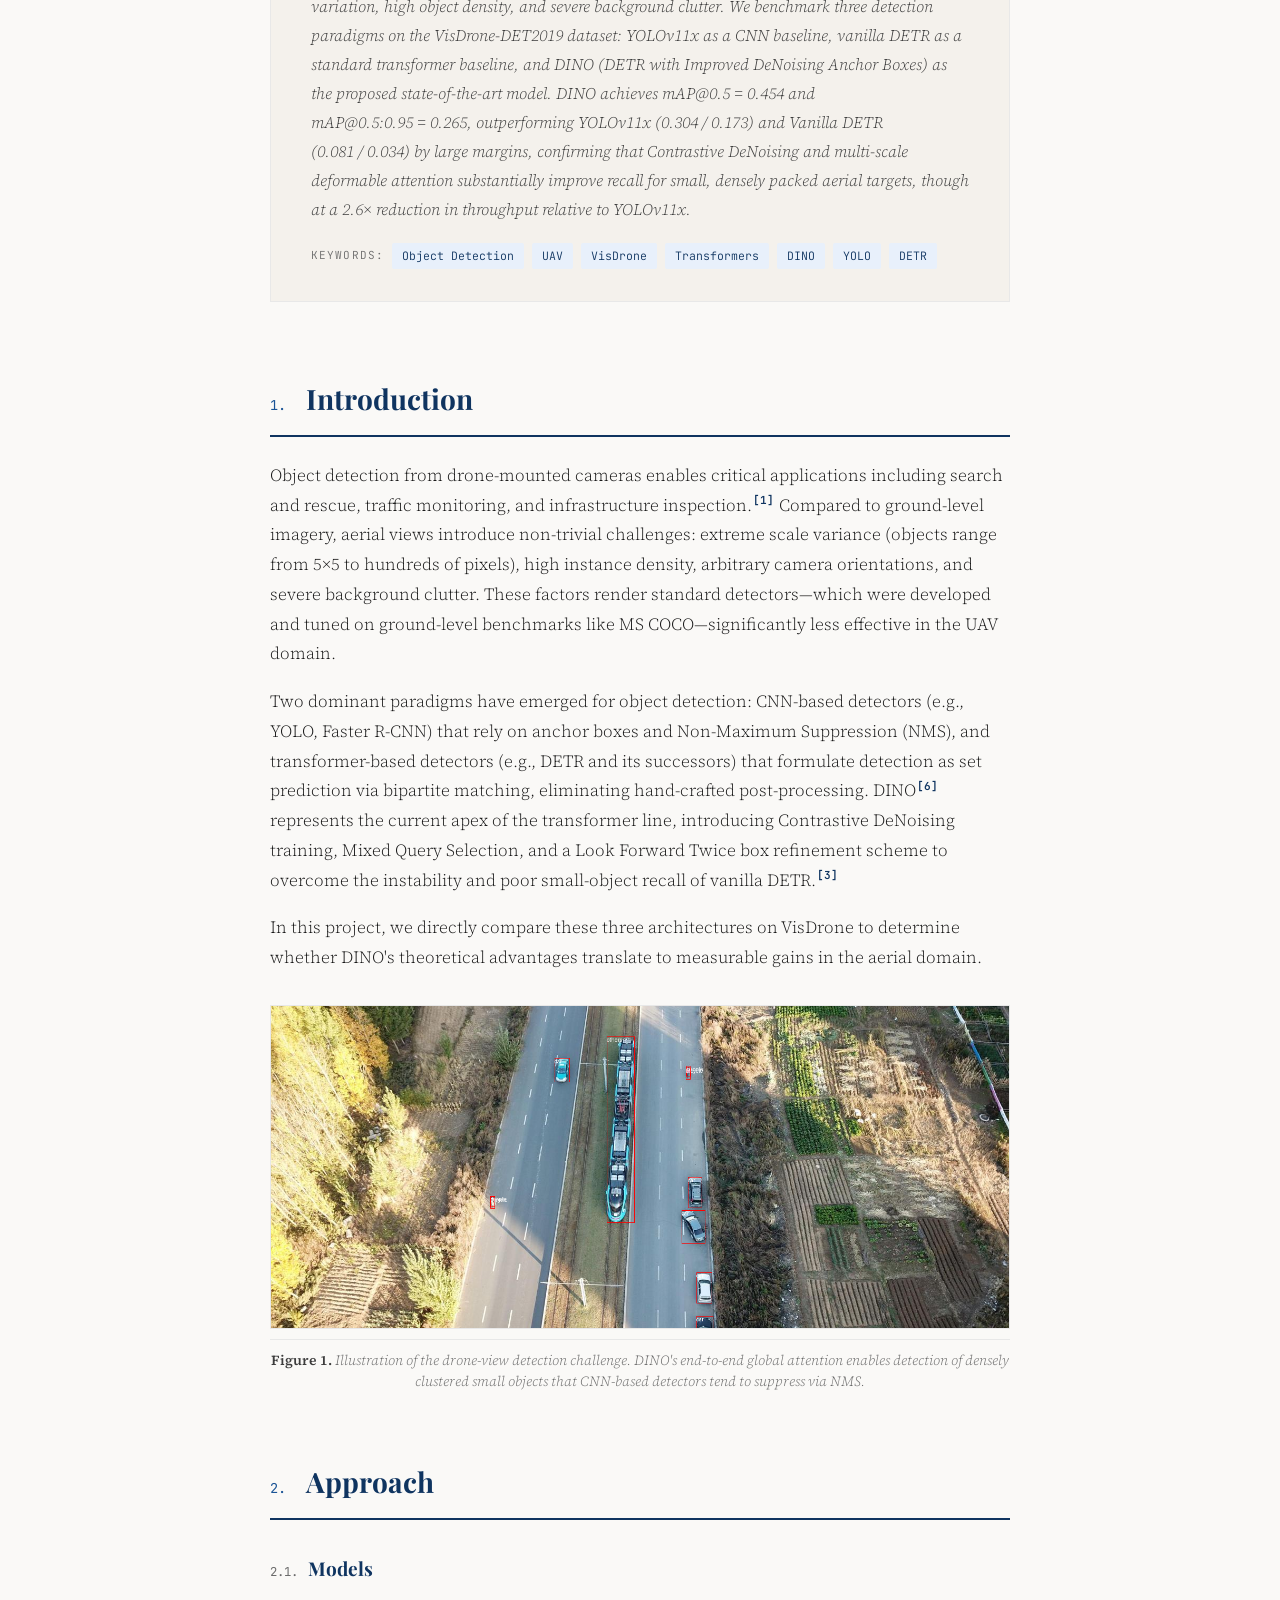
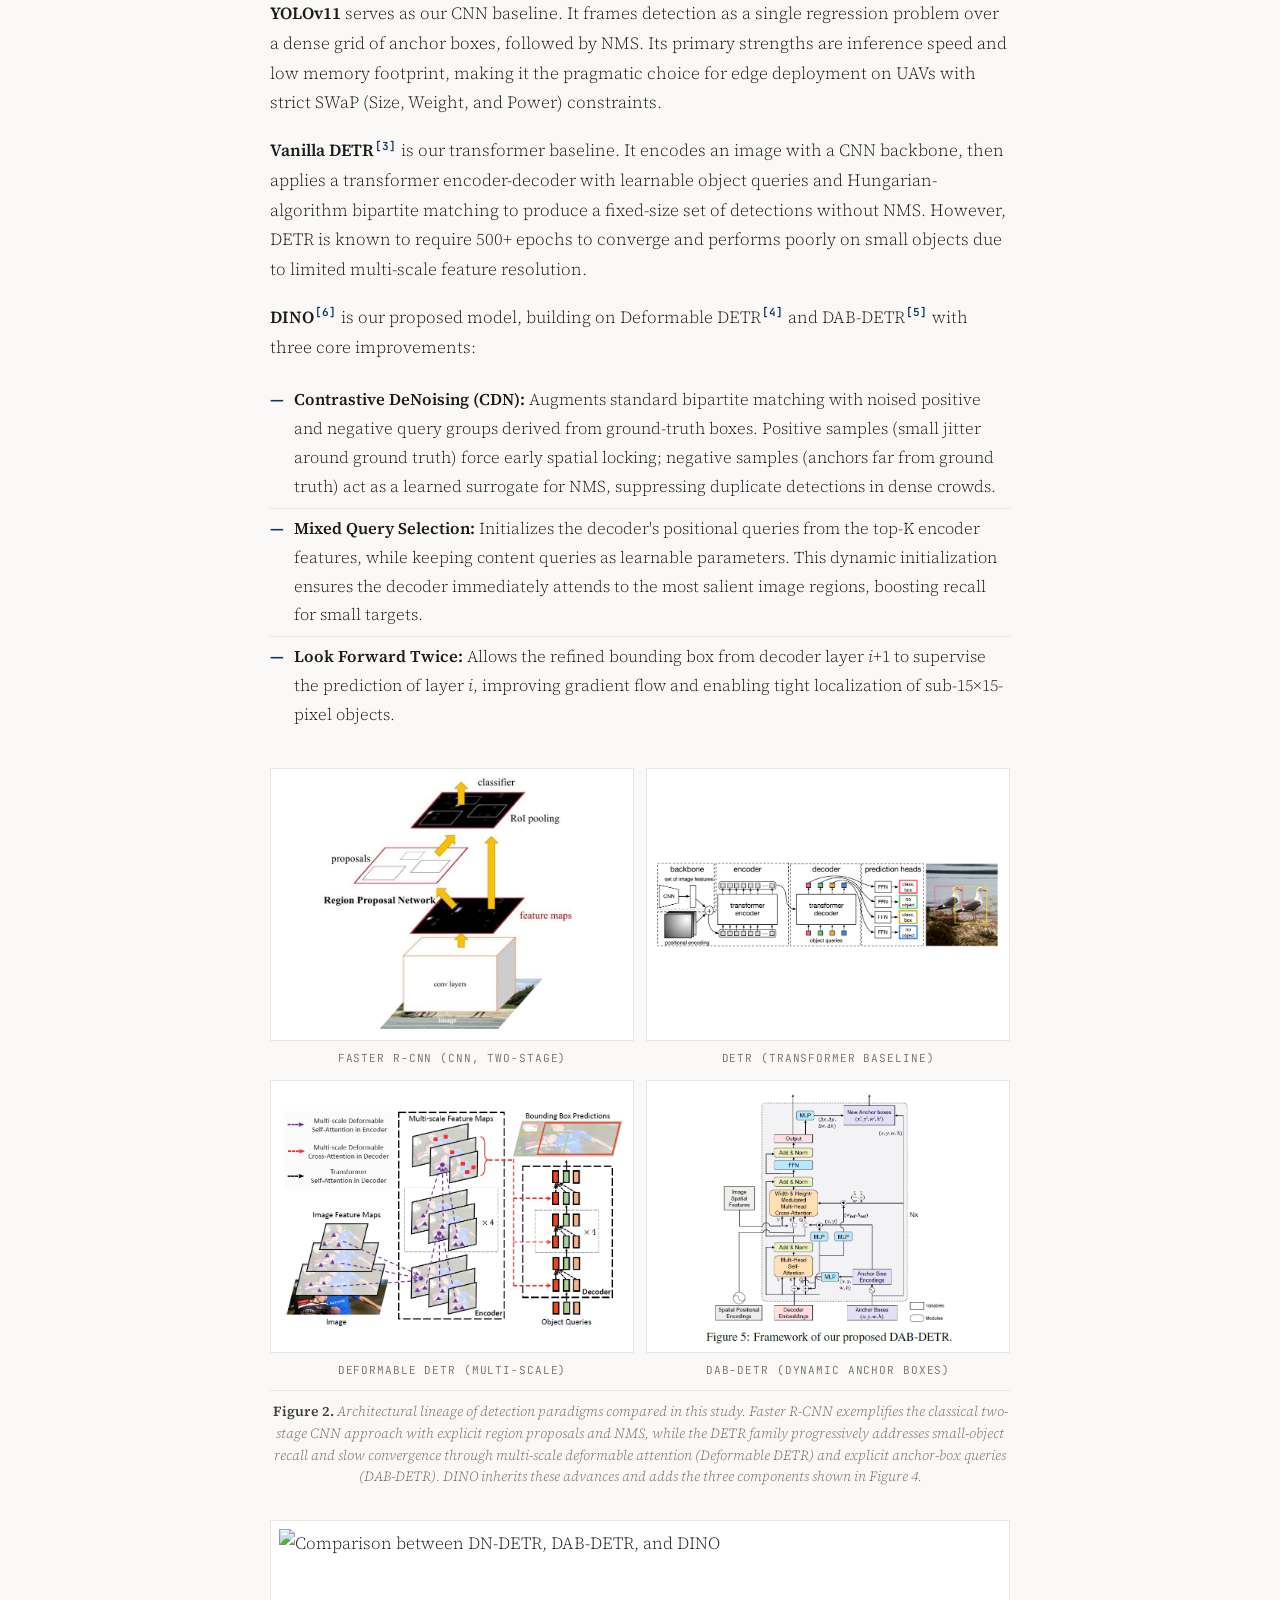
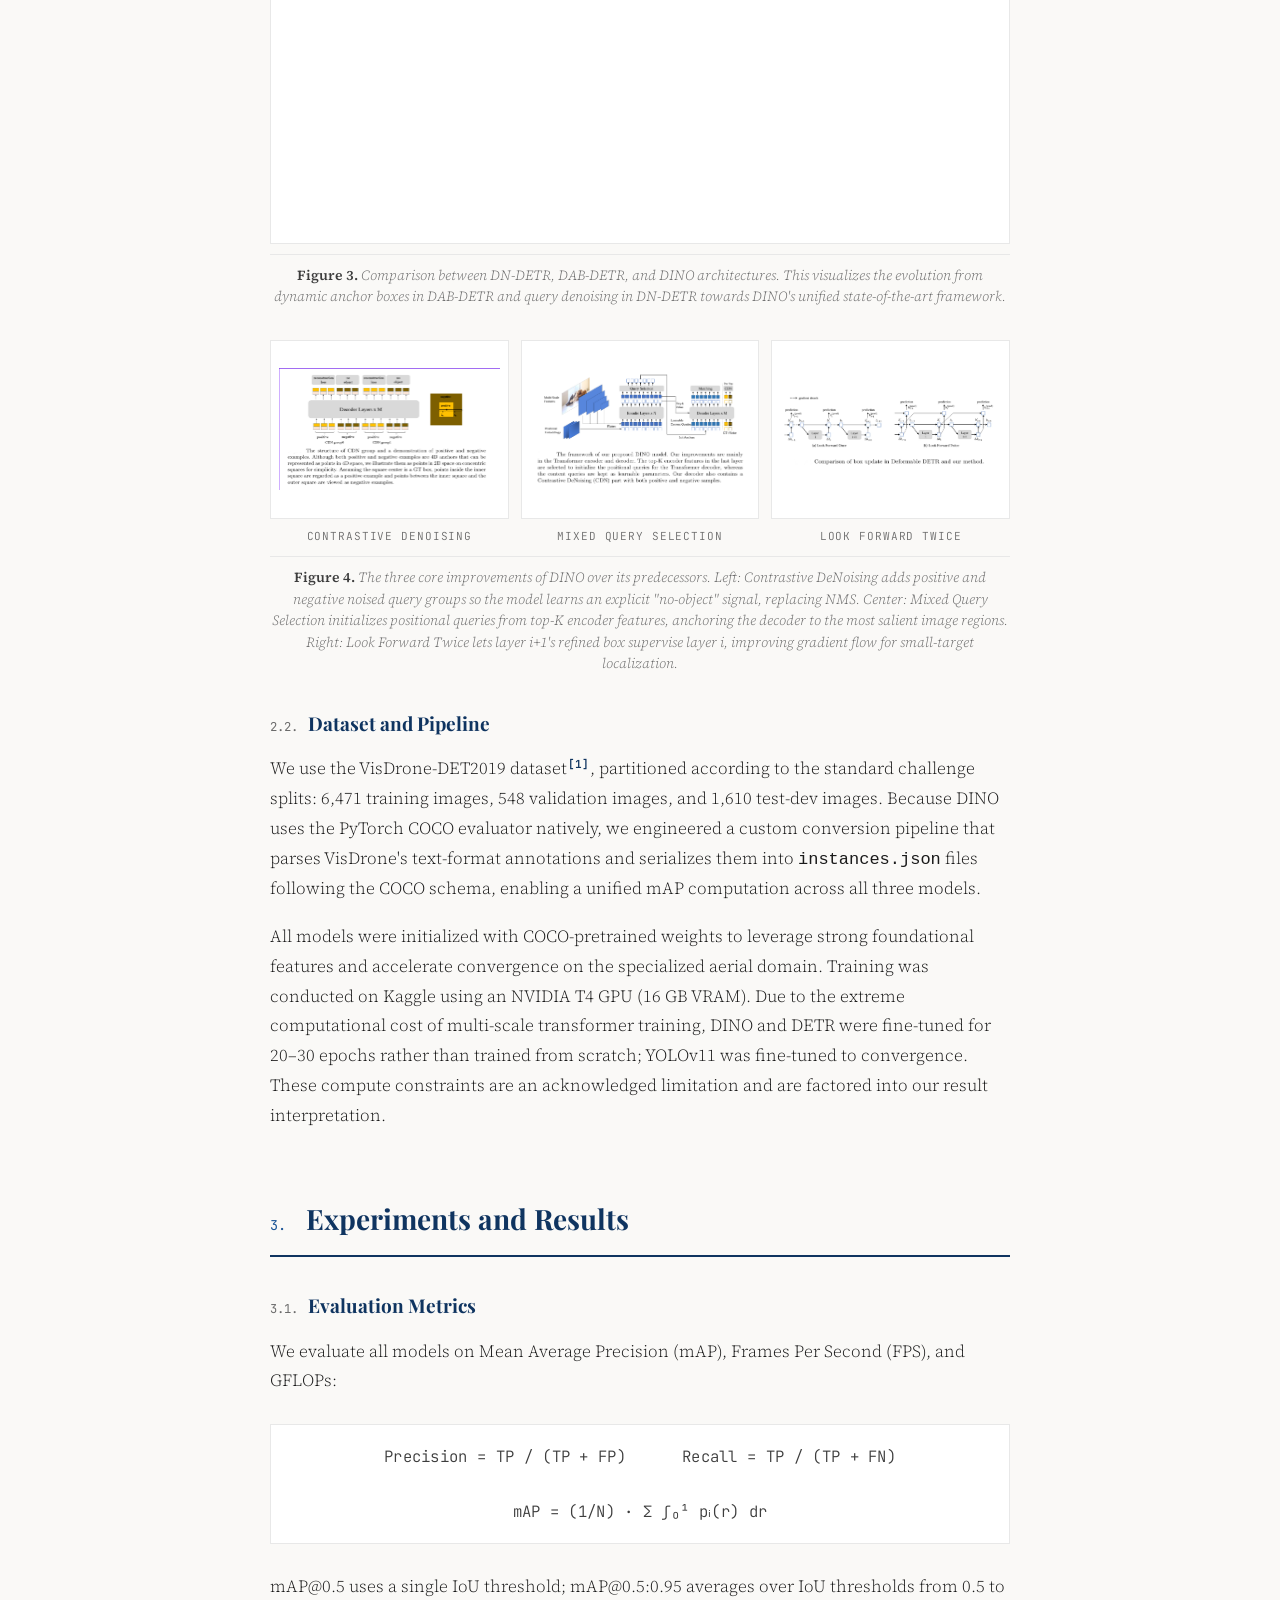
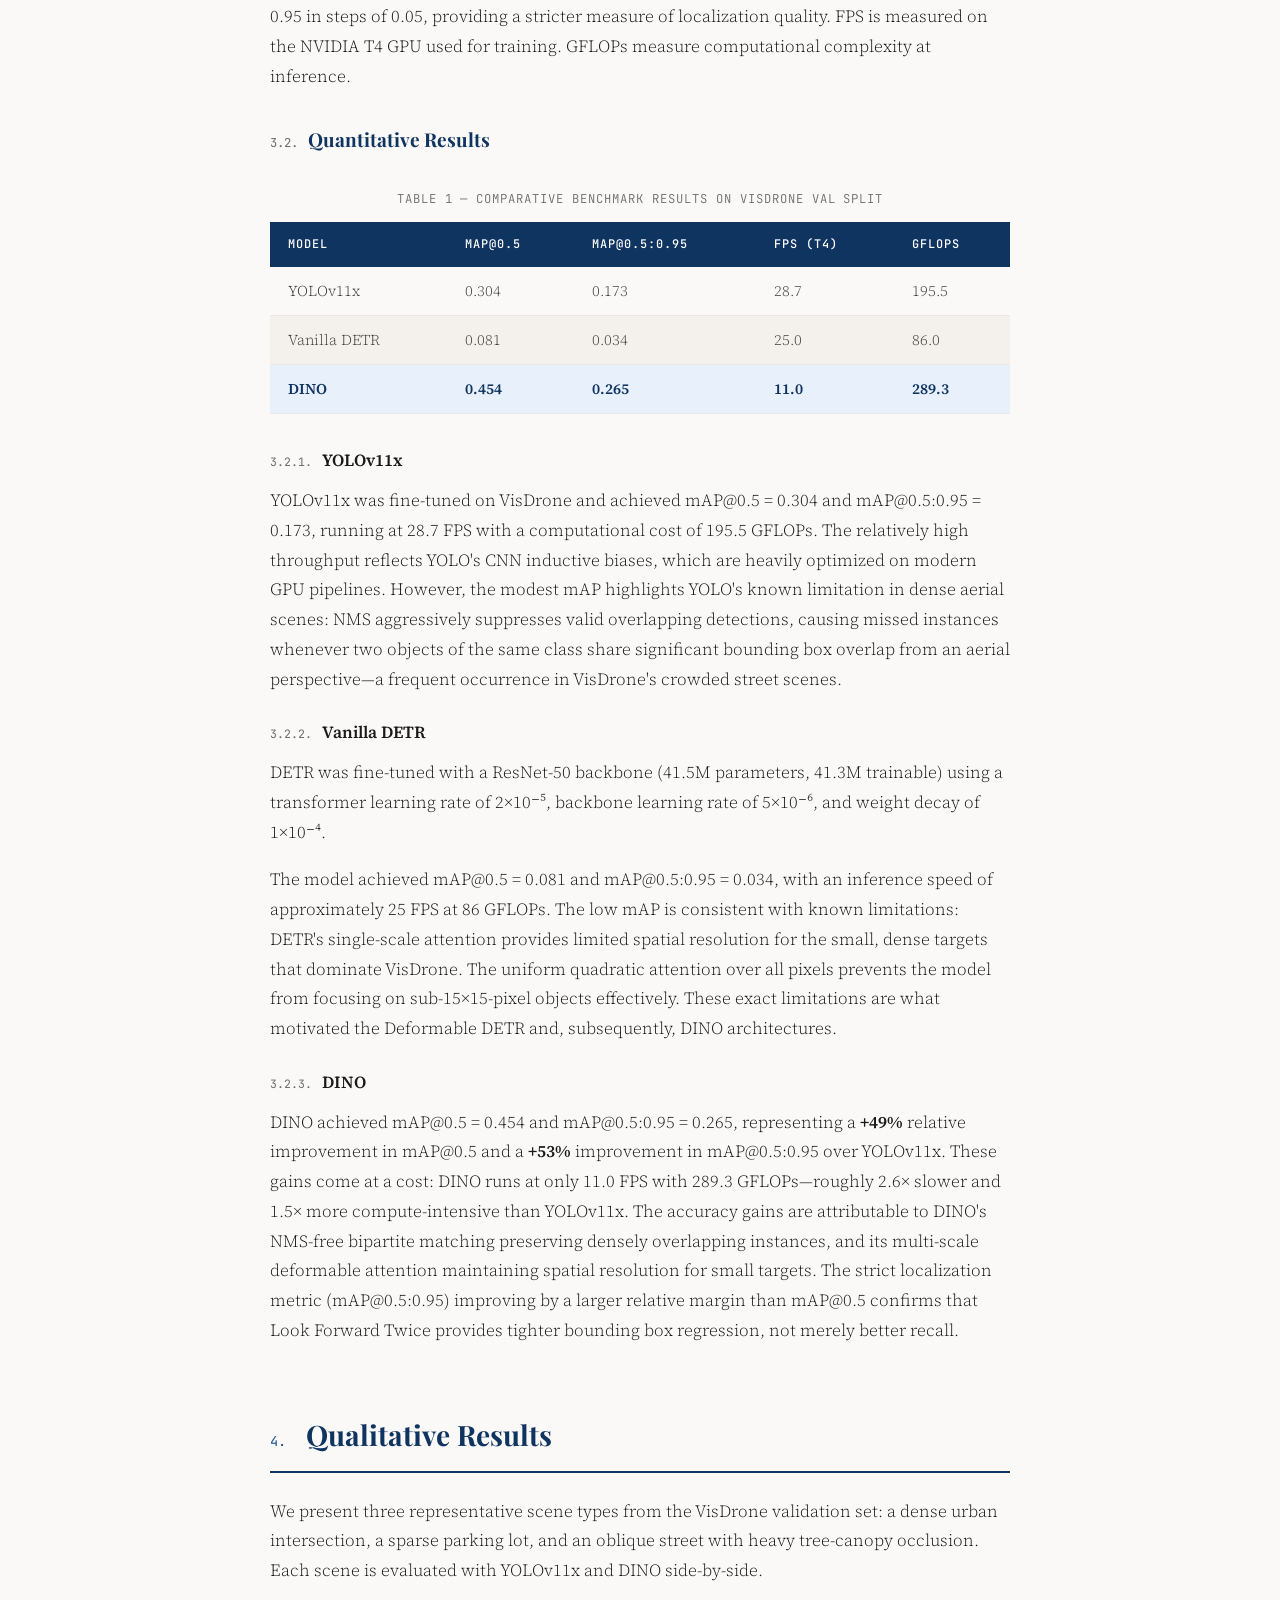
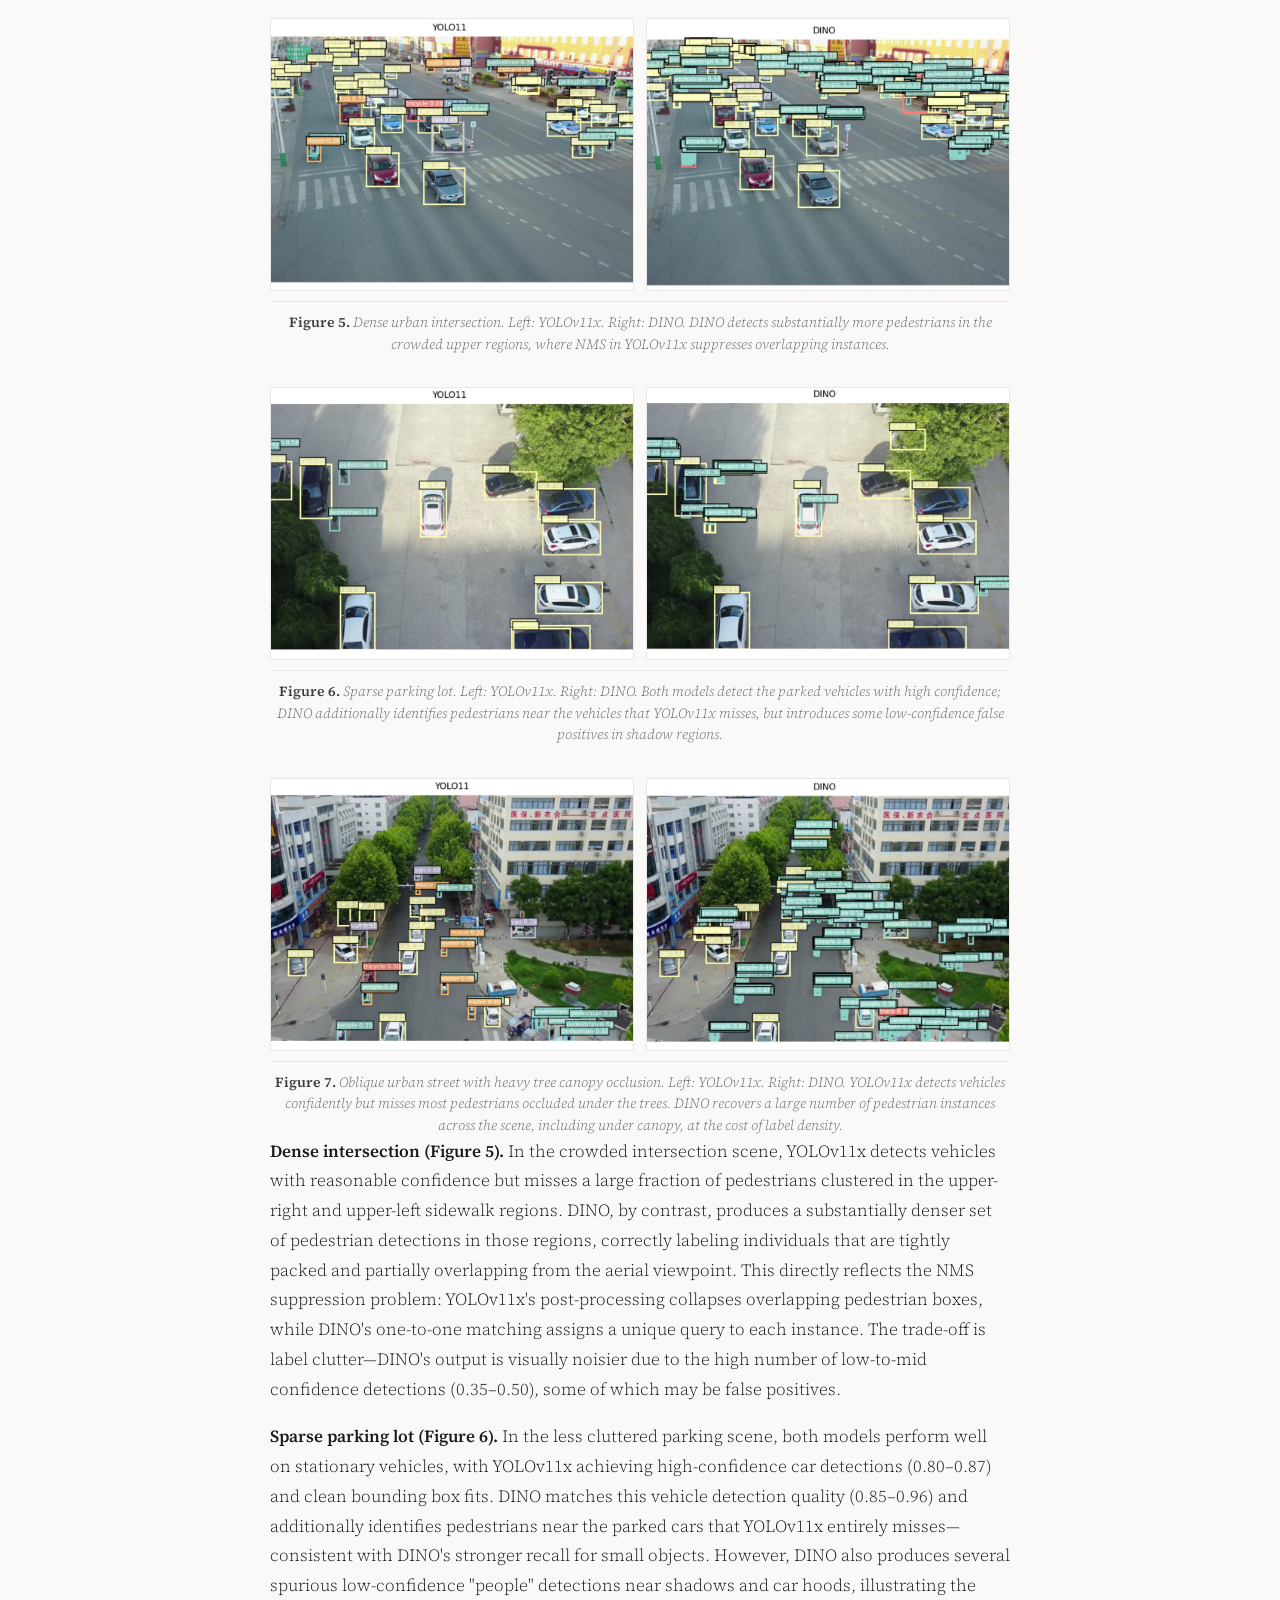
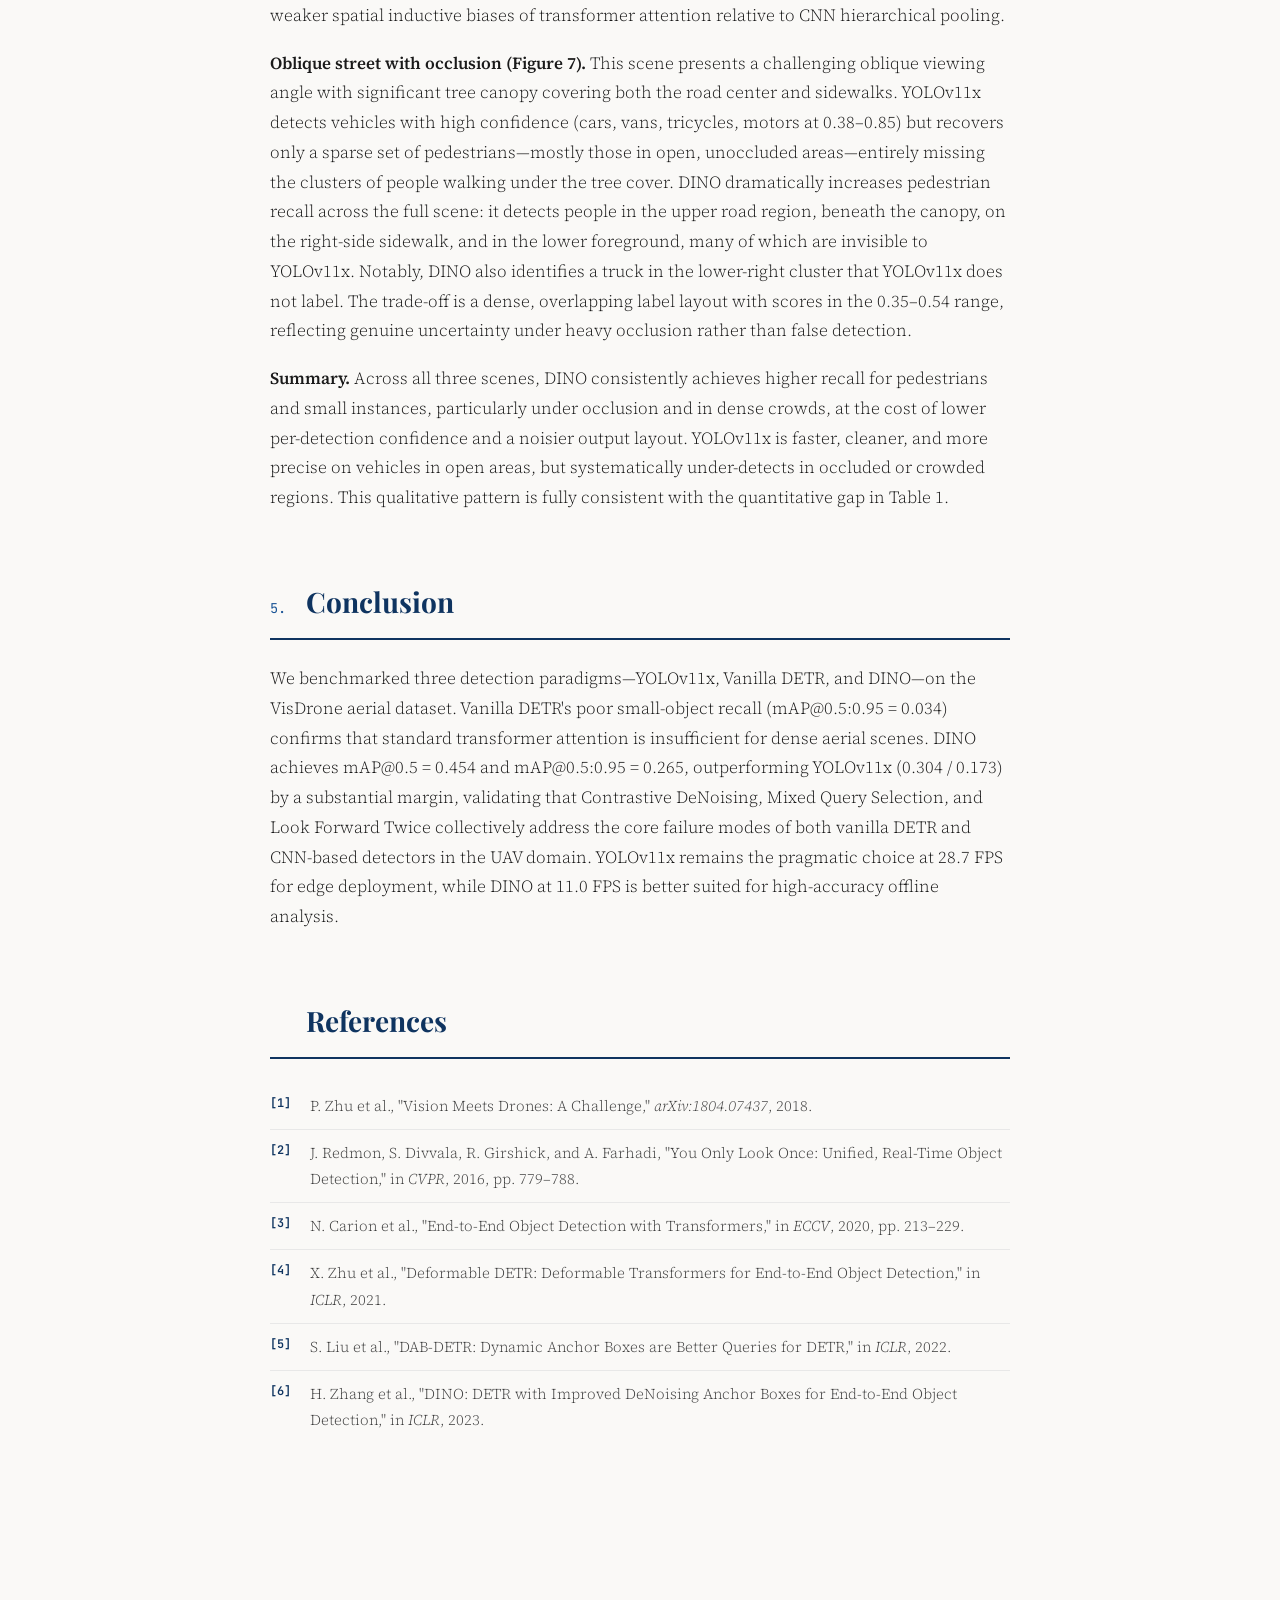
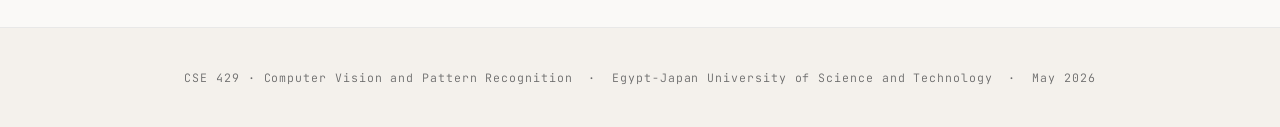
==== commit 0c278d46: "edit final" ====
--- a/Deliverables/Report.html
+++ b/Deliverables/Report.html
@@ -581,7 +581,16 @@
           <div class="fig-label">DAB-DETR (dynamic anchor boxes)</div>
         </div>
       </div>
-      <figcaption><strong>Figure 2.</strong> Architectural lineage of detection paradigms compared in this study. Faster R-CNN exemplifies the classical two-stage CNN approach with explicit region proposals and NMS, while the DETR family progressively addresses small-object recall and slow convergence through multi-scale deformable attention (Deformable DETR) and explicit anchor-box queries (DAB-DETR). DINO inherits these advances and adds the three components shown in Figure 3.</figcaption>
+      <figcaption><strong>Figure 2.</strong> Architectural lineage of detection paradigms compared in this study. Faster R-CNN exemplifies the classical two-stage CNN approach with explicit region proposals and NMS, while the DETR family progressively addresses small-object recall and slow convergence through multi-scale deformable attention (Deformable DETR) and explicit anchor-box queries (DAB-DETR). DINO inherits these advances and adds the three components shown in Figure 4.</figcaption>
+    </figure>
+
+    <figure>
+      <div class="figure-single">
+        <div class="fig-img fit-contain">
+          <img src="figures/dn_dab_dino_comparison.png" alt="Comparison between DN-DETR, DAB-DETR, and DINO"/>
+        </div>
+      </div>
+      <figcaption><strong>Figure 3.</strong> Comparison between DN-DETR, DAB-DETR, and DINO architectures. This visualizes the evolution from dynamic anchor boxes in DAB-DETR and query denoising in DN-DETR towards DINO's unified state-of-the-art framework.</figcaption>
     </figure>
 
     <figure>
@@ -599,7 +608,7 @@
           <div class="fig-label">Look Forward Twice</div>
         </div>
       </div>
-      <figcaption><strong>Figure 3.</strong> The three core improvements of DINO over its predecessors. <em>Left:</em> Contrastive DeNoising adds positive and negative noised query groups so the model learns an explicit "no-object" signal, replacing NMS. <em>Center:</em> Mixed Query Selection initializes positional queries from top-K encoder features, anchoring the decoder to the most salient image regions. <em>Right:</em> Look Forward Twice lets layer <em>i</em>+1's refined box supervise layer <em>i</em>, improving gradient flow for small-target localization.</figcaption>
+      <figcaption><strong>Figure 4.</strong> The three core improvements of DINO over its predecessors. <em>Left:</em> Contrastive DeNoising adds positive and negative noised query groups so the model learns an explicit "no-object" signal, replacing NMS. <em>Center:</em> Mixed Query Selection initializes positional queries from top-K encoder features, anchoring the decoder to the most salient image regions. <em>Right:</em> Look Forward Twice lets layer <em>i</em>+1's refined box supervise layer <em>i</em>, improving gradient flow for small-target localization.</figcaption>
     </figure>
 
     <h3 class="subsection-title"><span class="sec-num">2.2.</span> Dataset and Pipeline</h3>
@@ -658,7 +667,7 @@
         <div class="fig-img"><img src="figures/yolo_intersection.jpeg" alt="YOLOv11x detection on a dense urban intersection"/></div>
         <div class="fig-img"><img src="figures/dino_intersection.jpeg" alt="DINO detection on a dense urban intersection"/></div>
       </div>
-      <figcaption><strong>Figure 4.</strong> Dense urban intersection. Left: YOLOv11x. Right: DINO. DINO detects substantially more pedestrians in the crowded upper regions, where NMS in YOLOv11x suppresses overlapping instances.</figcaption>
+      <figcaption><strong>Figure 5.</strong> Dense urban intersection. Left: YOLOv11x. Right: DINO. DINO detects substantially more pedestrians in the crowded upper regions, where NMS in YOLOv11x suppresses overlapping instances.</figcaption>
     </figure>
 
     <figure>
@@ -666,7 +675,7 @@
         <div class="fig-img"><img src="figures/yolo_parking.jpeg" alt="YOLOv11x detection on a sparse parking lot"/></div>
         <div class="fig-img"><img src="figures/dino_parking.jpeg" alt="DINO detection on a sparse parking lot"/></div>
       </div>
-      <figcaption><strong>Figure 5.</strong> Sparse parking lot. Left: YOLOv11x. Right: DINO. Both models detect the parked vehicles with high confidence; DINO additionally identifies pedestrians near the vehicles that YOLOv11x misses, but introduces some low-confidence false positives in shadow regions.</figcaption>
+      <figcaption><strong>Figure 6.</strong> Sparse parking lot. Left: YOLOv11x. Right: DINO. Both models detect the parked vehicles with high confidence; DINO additionally identifies pedestrians near the vehicles that YOLOv11x misses, but introduces some low-confidence false positives in shadow regions.</figcaption>
     </figure>
 
     <figure>
@@ -674,12 +683,12 @@
         <div class="fig-img"><img src="figures/yolo_street.jpeg" alt="YOLOv11x detection on an oblique urban street with tree canopy occlusion"/></div>
         <div class="fig-img"><img src="figures/dino_street.jpeg" alt="DINO detection on an oblique urban street with tree canopy occlusion"/></div>
       </div>
-      <figcaption><strong>Figure 6.</strong> Oblique urban street with heavy tree canopy occlusion. Left: YOLOv11x. Right: DINO. YOLOv11x detects vehicles confidently but misses most pedestrians occluded under the trees. DINO recovers a large number of pedestrian instances across the scene, including under canopy, at the cost of label density.</figcaption>
+      <figcaption><strong>Figure 7.</strong> Oblique urban street with heavy tree canopy occlusion. Left: YOLOv11x. Right: DINO. YOLOv11x detects vehicles confidently but misses most pedestrians occluded under the trees. DINO recovers a large number of pedestrian instances across the scene, including under canopy, at the cost of label density.</figcaption>
     </figure>
 
-    <p><strong>Dense intersection (Figure 4).</strong> In the crowded intersection scene, YOLOv11x detects vehicles with reasonable confidence but misses a large fraction of pedestrians clustered in the upper-right and upper-left sidewalk regions. DINO, by contrast, produces a substantially denser set of pedestrian detections in those regions, correctly labeling individuals that are tightly packed and partially overlapping from the aerial viewpoint. This directly reflects the NMS suppression problem: YOLOv11x's post-processing collapses overlapping pedestrian boxes, while DINO's one-to-one matching assigns a unique query to each instance. The trade-off is label clutter—DINO's output is visually noisier due to the high number of low-to-mid confidence detections (0.35–0.50), some of which may be false positives.</p>
-    <p><strong>Sparse parking lot (Figure 5).</strong> In the less cluttered parking scene, both models perform well on stationary vehicles, with YOLOv11x achieving high-confidence car detections (0.80–0.87) and clean bounding box fits. DINO matches this vehicle detection quality (0.85–0.96) and additionally identifies pedestrians near the parked cars that YOLOv11x entirely misses—consistent with DINO's stronger recall for small objects. However, DINO also produces several spurious low-confidence "people" detections near shadows and car hoods, illustrating the weaker spatial inductive biases of transformer attention relative to CNN hierarchical pooling.</p>
-    <p><strong>Oblique street with occlusion (Figure 6).</strong> This scene presents a challenging oblique viewing angle with significant tree canopy covering both the road center and sidewalks. YOLOv11x detects vehicles with high confidence (cars, vans, tricycles, motors at 0.38–0.85) but recovers only a sparse set of pedestrians—mostly those in open, unoccluded areas—entirely missing the clusters of people walking under the tree cover. DINO dramatically increases pedestrian recall across the full scene: it detects people in the upper road region, beneath the canopy, on the right-side sidewalk, and in the lower foreground, many of which are invisible to YOLOv11x. Notably, DINO also identifies a truck in the lower-right cluster that YOLOv11x does not label. The trade-off is a dense, overlapping label layout with scores in the 0.35–0.54 range, reflecting genuine uncertainty under heavy occlusion rather than false detection.</p>
+    <p><strong>Dense intersection (Figure 5).</strong> In the crowded intersection scene, YOLOv11x detects vehicles with reasonable confidence but misses a large fraction of pedestrians clustered in the upper-right and upper-left sidewalk regions. DINO, by contrast, produces a substantially denser set of pedestrian detections in those regions, correctly labeling individuals that are tightly packed and partially overlapping from the aerial viewpoint. This directly reflects the NMS suppression problem: YOLOv11x's post-processing collapses overlapping pedestrian boxes, while DINO's one-to-one matching assigns a unique query to each instance. The trade-off is label clutter—DINO's output is visually noisier due to the high number of low-to-mid confidence detections (0.35–0.50), some of which may be false positives.</p>
+    <p><strong>Sparse parking lot (Figure 6).</strong> In the less cluttered parking scene, both models perform well on stationary vehicles, with YOLOv11x achieving high-confidence car detections (0.80–0.87) and clean bounding box fits. DINO matches this vehicle detection quality (0.85–0.96) and additionally identifies pedestrians near the parked cars that YOLOv11x entirely misses—consistent with DINO's stronger recall for small objects. However, DINO also produces several spurious low-confidence "people" detections near shadows and car hoods, illustrating the weaker spatial inductive biases of transformer attention relative to CNN hierarchical pooling.</p>
+    <p><strong>Oblique street with occlusion (Figure 7).</strong> This scene presents a challenging oblique viewing angle with significant tree canopy covering both the road center and sidewalks. YOLOv11x detects vehicles with high confidence (cars, vans, tricycles, motors at 0.38–0.85) but recovers only a sparse set of pedestrians—mostly those in open, unoccluded areas—entirely missing the clusters of people walking under the tree cover. DINO dramatically increases pedestrian recall across the full scene: it detects people in the upper road region, beneath the canopy, on the right-side sidewalk, and in the lower foreground, many of which are invisible to YOLOv11x. Notably, DINO also identifies a truck in the lower-right cluster that YOLOv11x does not label. The trade-off is a dense, overlapping label layout with scores in the 0.35–0.54 range, reflecting genuine uncertainty under heavy occlusion rather than false detection.</p>
     <p><strong>Summary.</strong> Across all three scenes, DINO consistently achieves higher recall for pedestrians and small instances, particularly under occlusion and in dense crowds, at the cost of lower per-detection confidence and a noisier output layout. YOLOv11x is faster, cleaner, and more precise on vehicles in open areas, but systematically under-detects in occluded or crowded regions. This qualitative pattern is fully consistent with the quantitative gap in Table 1.</p>
   </div>
 
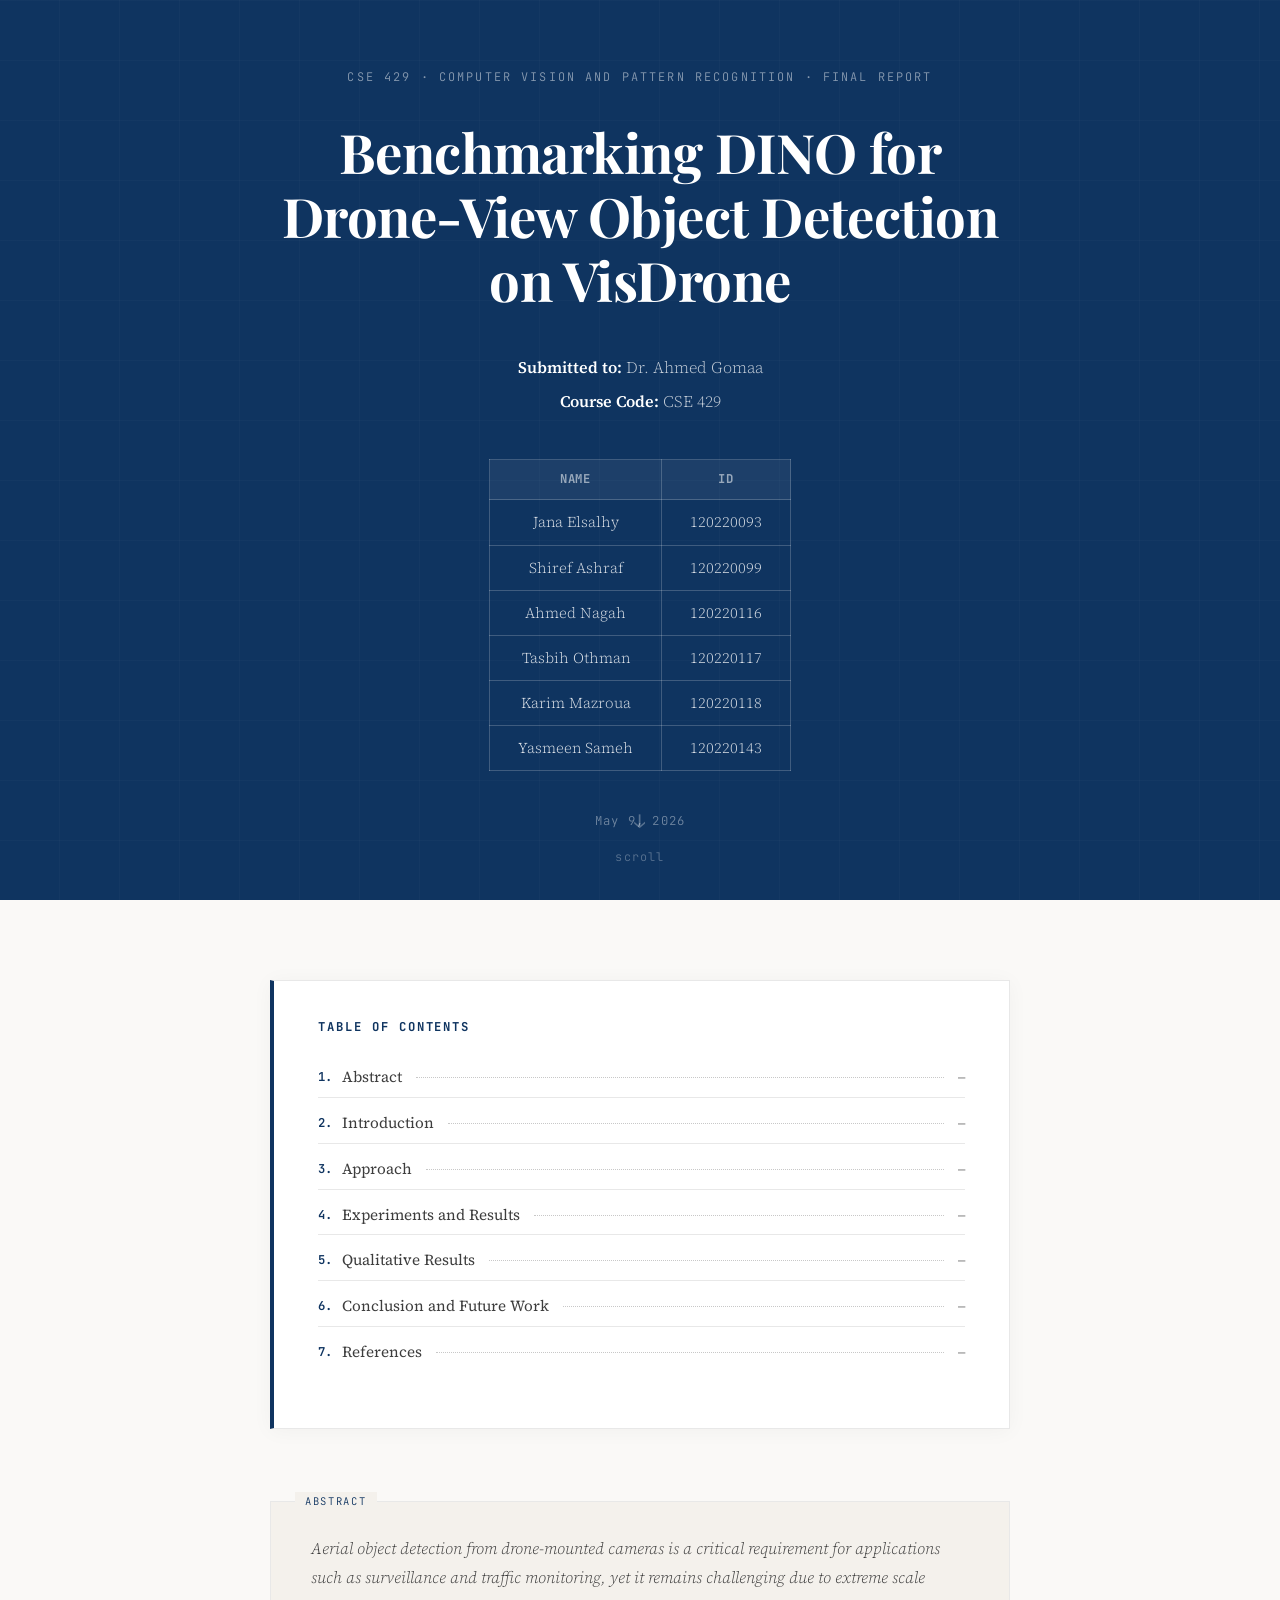
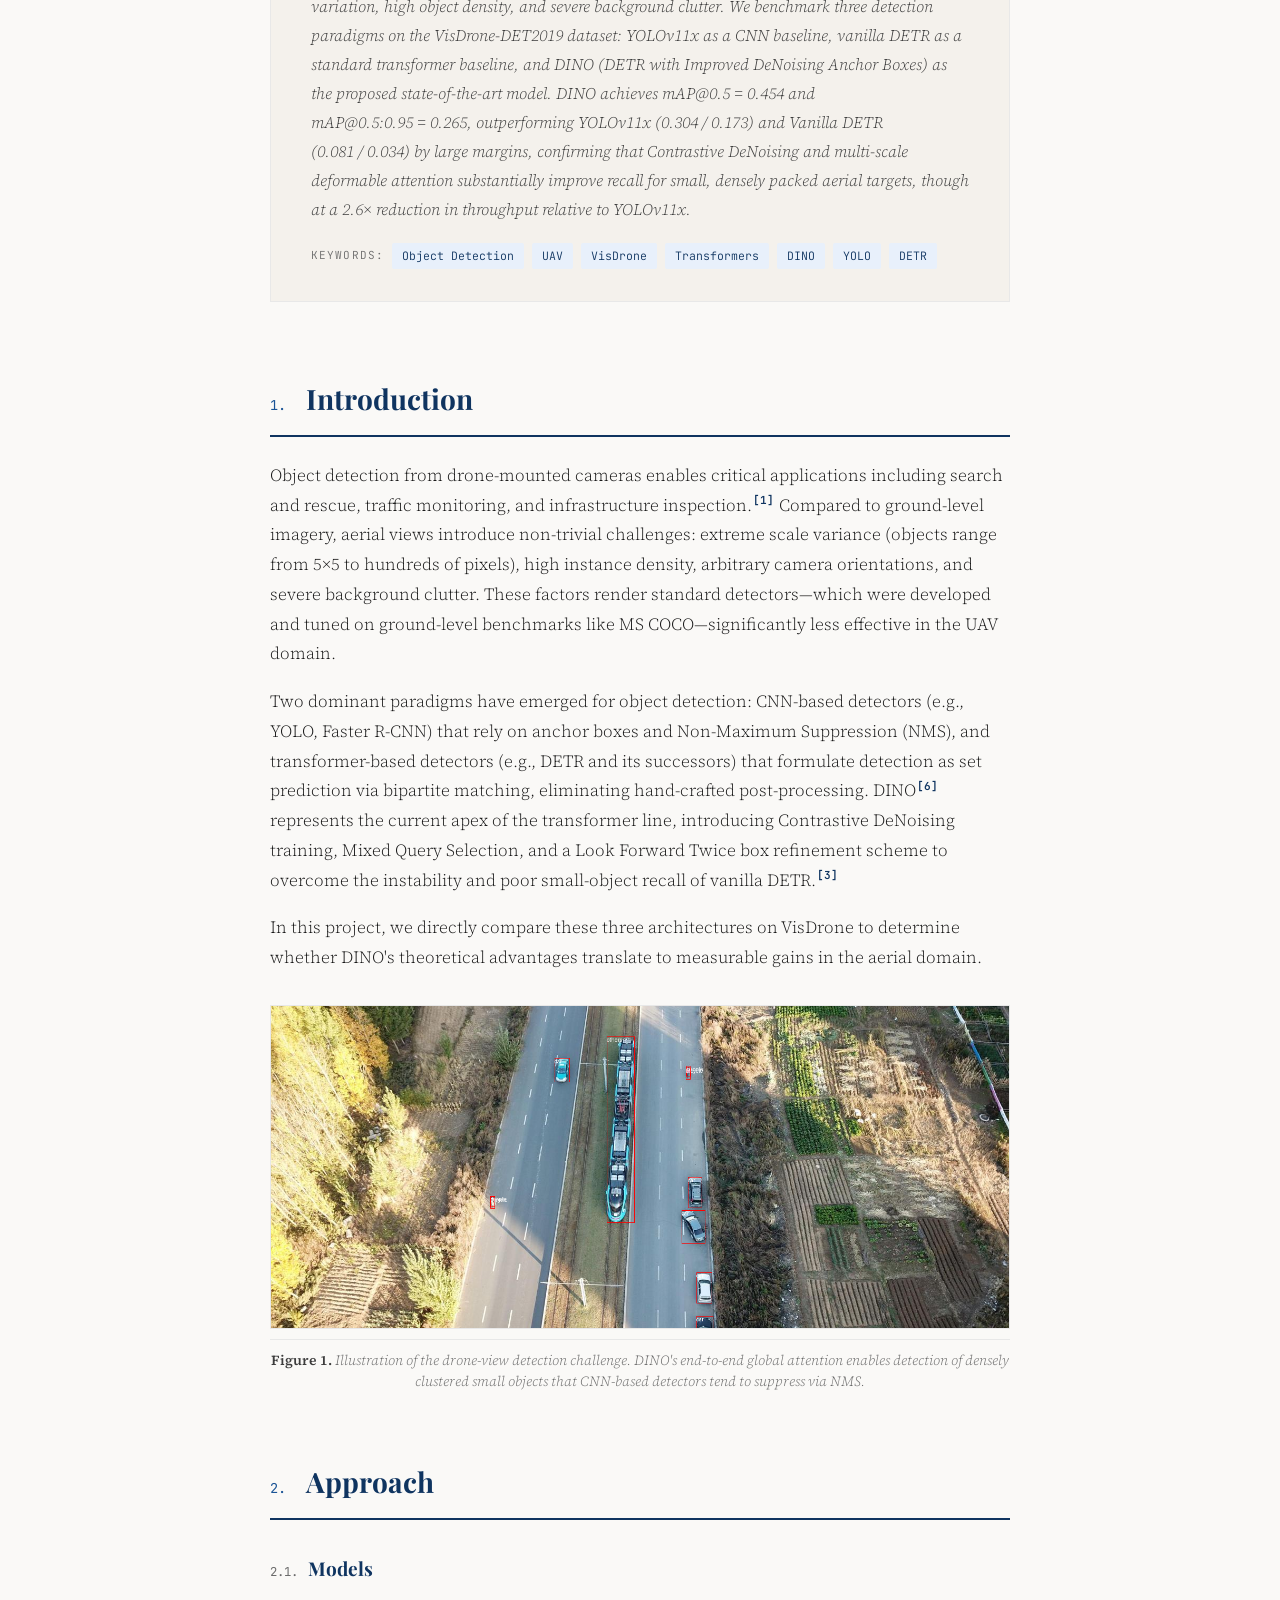
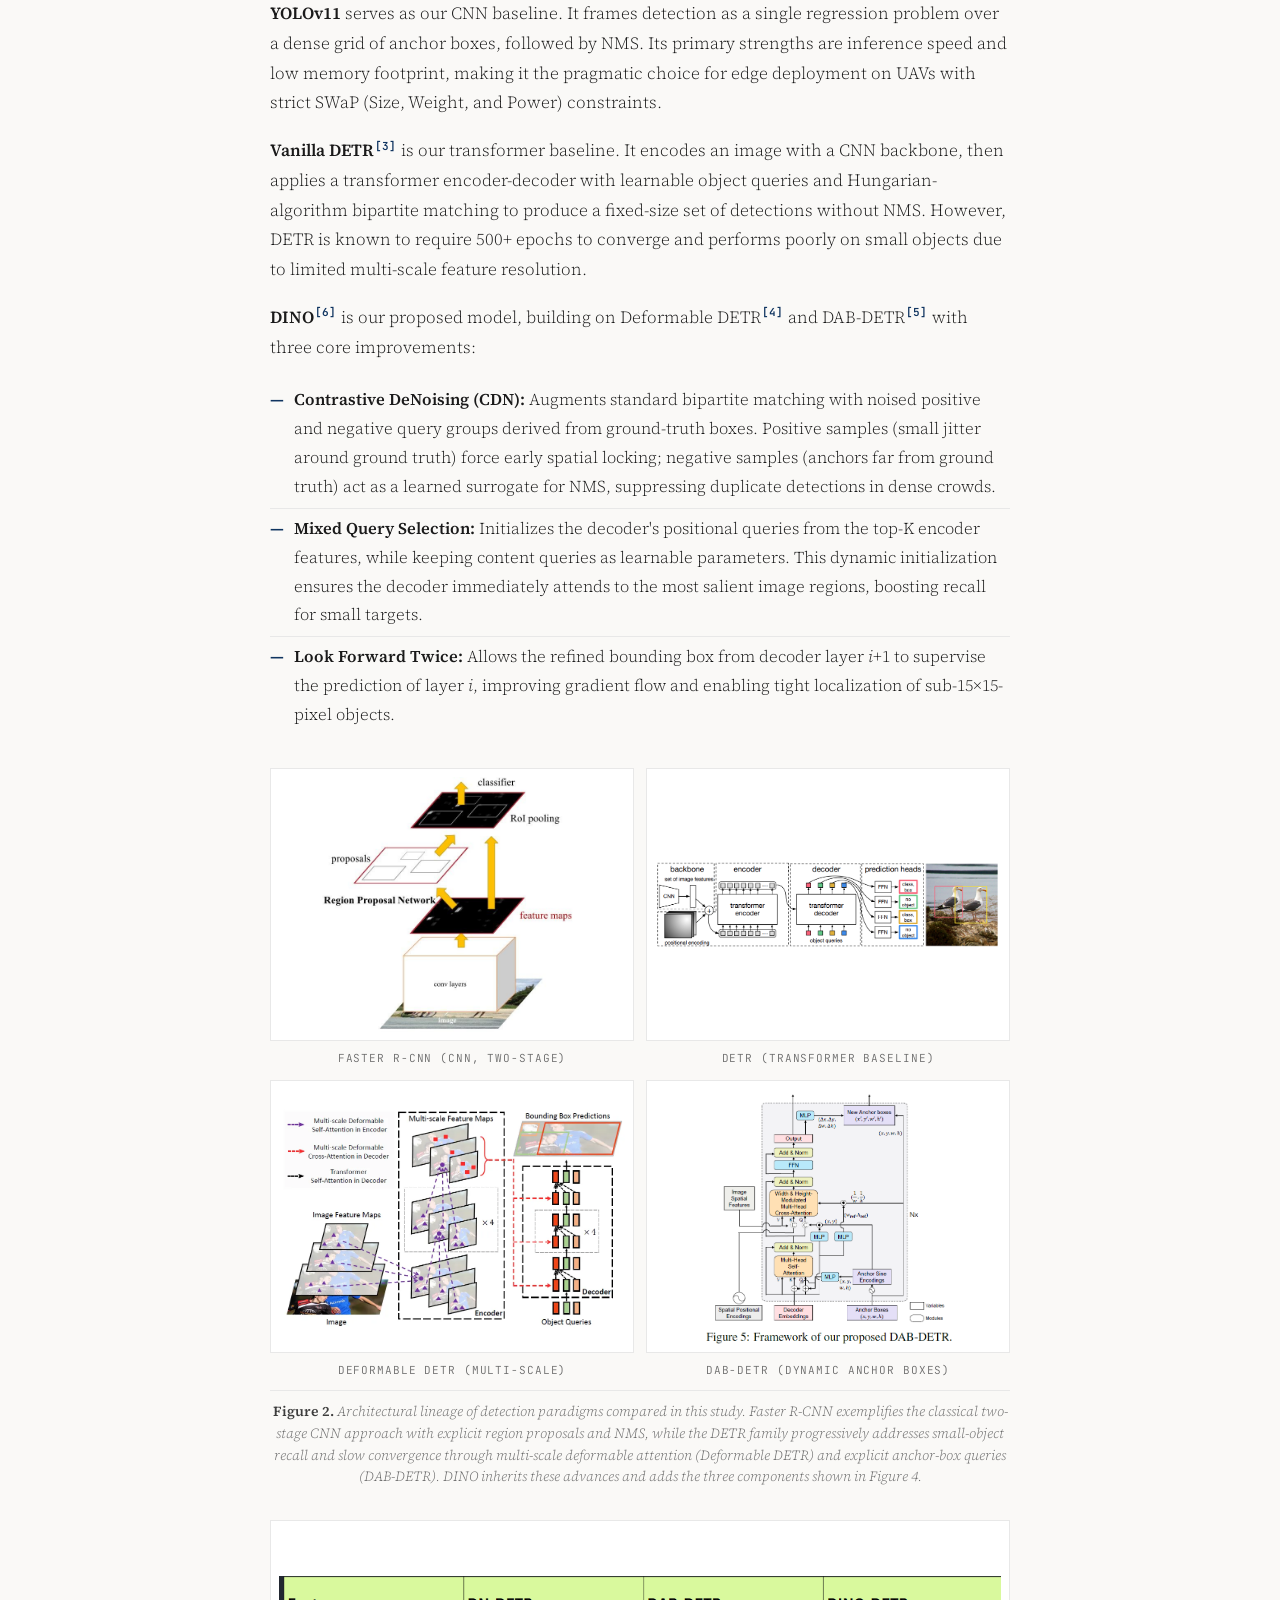
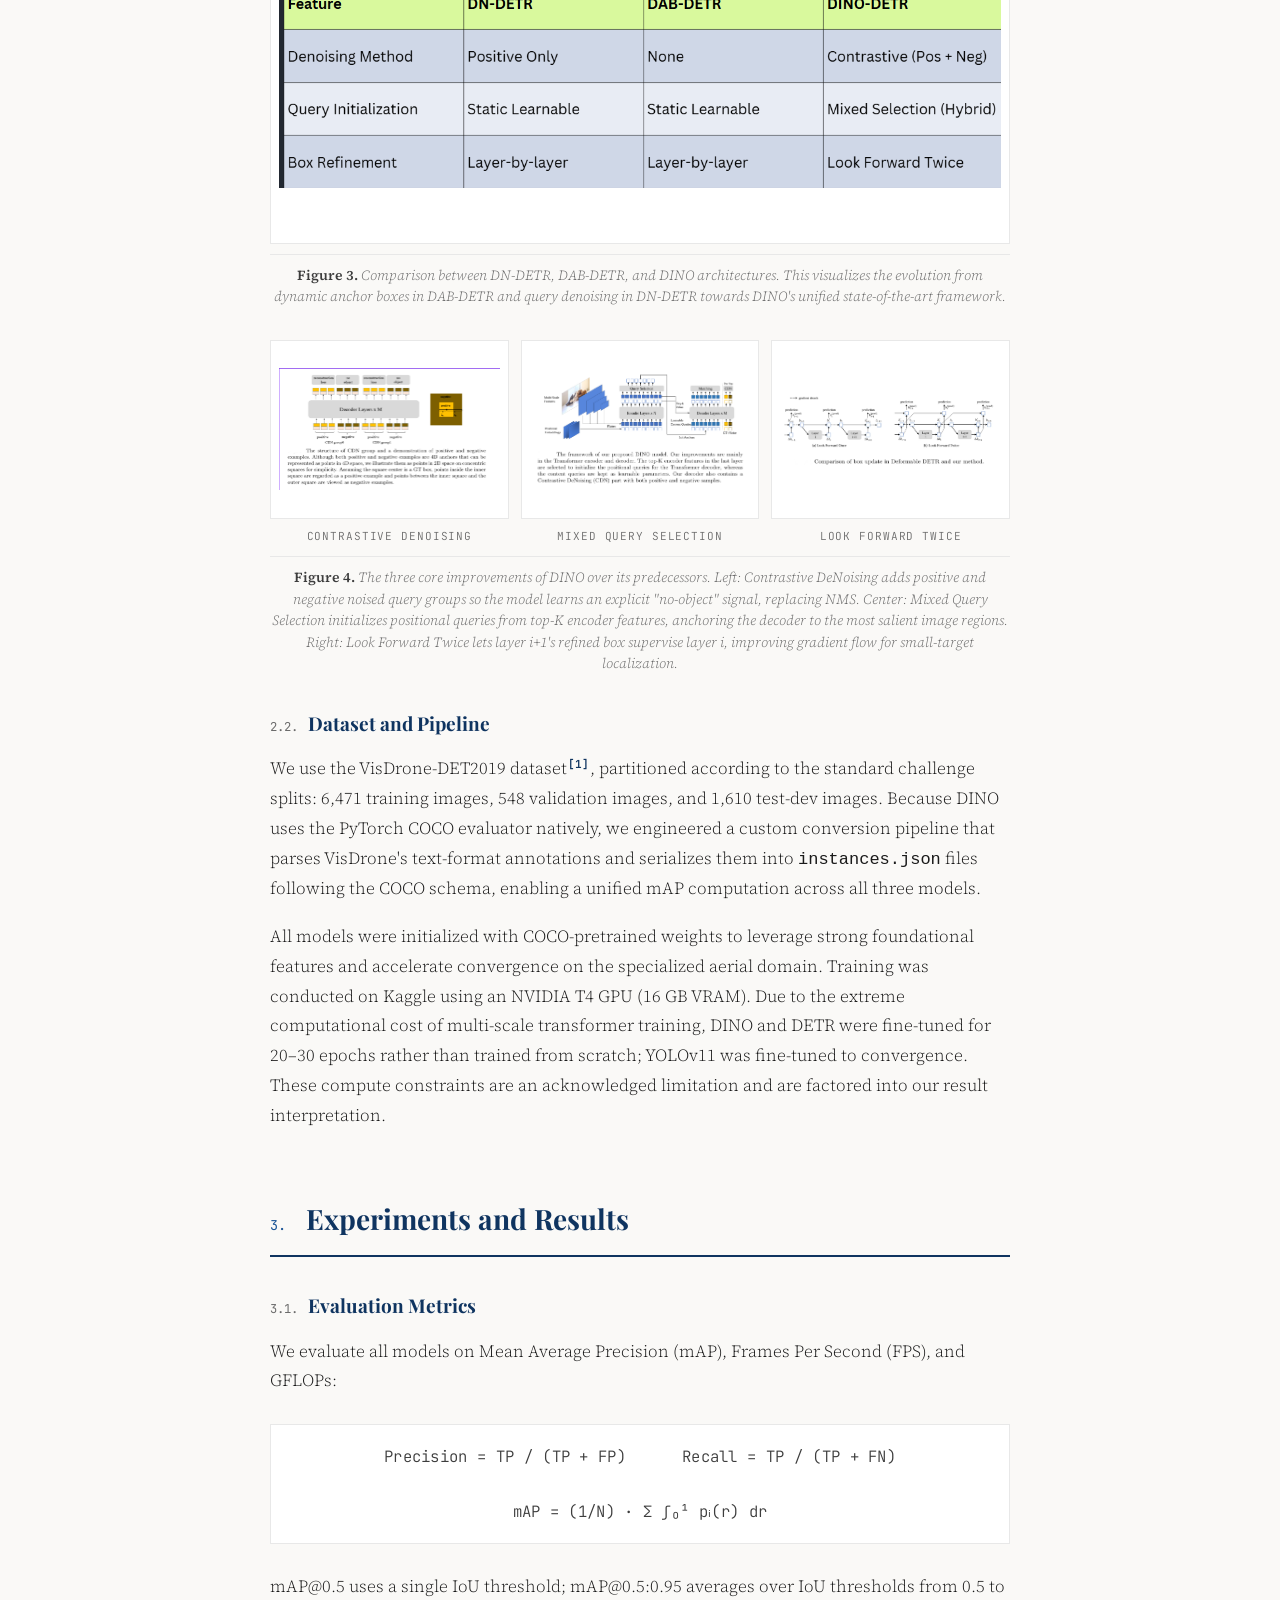
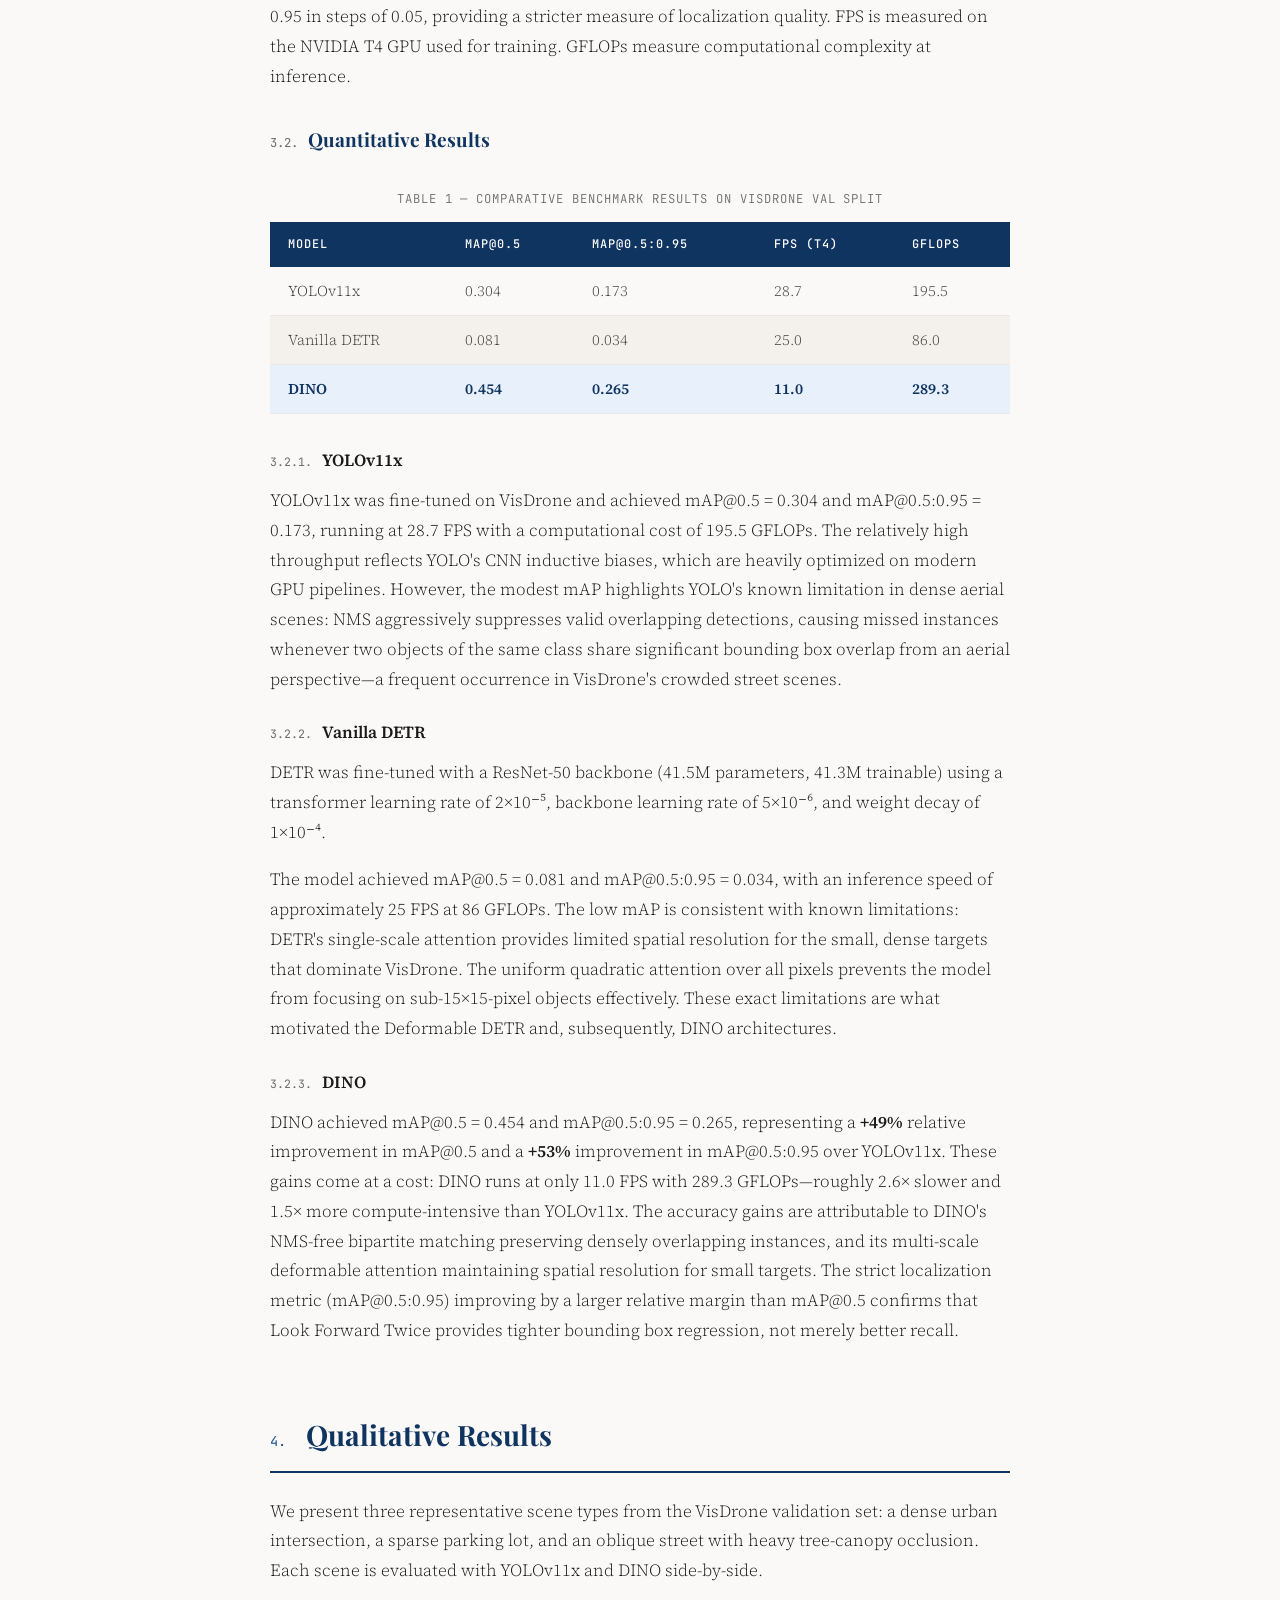
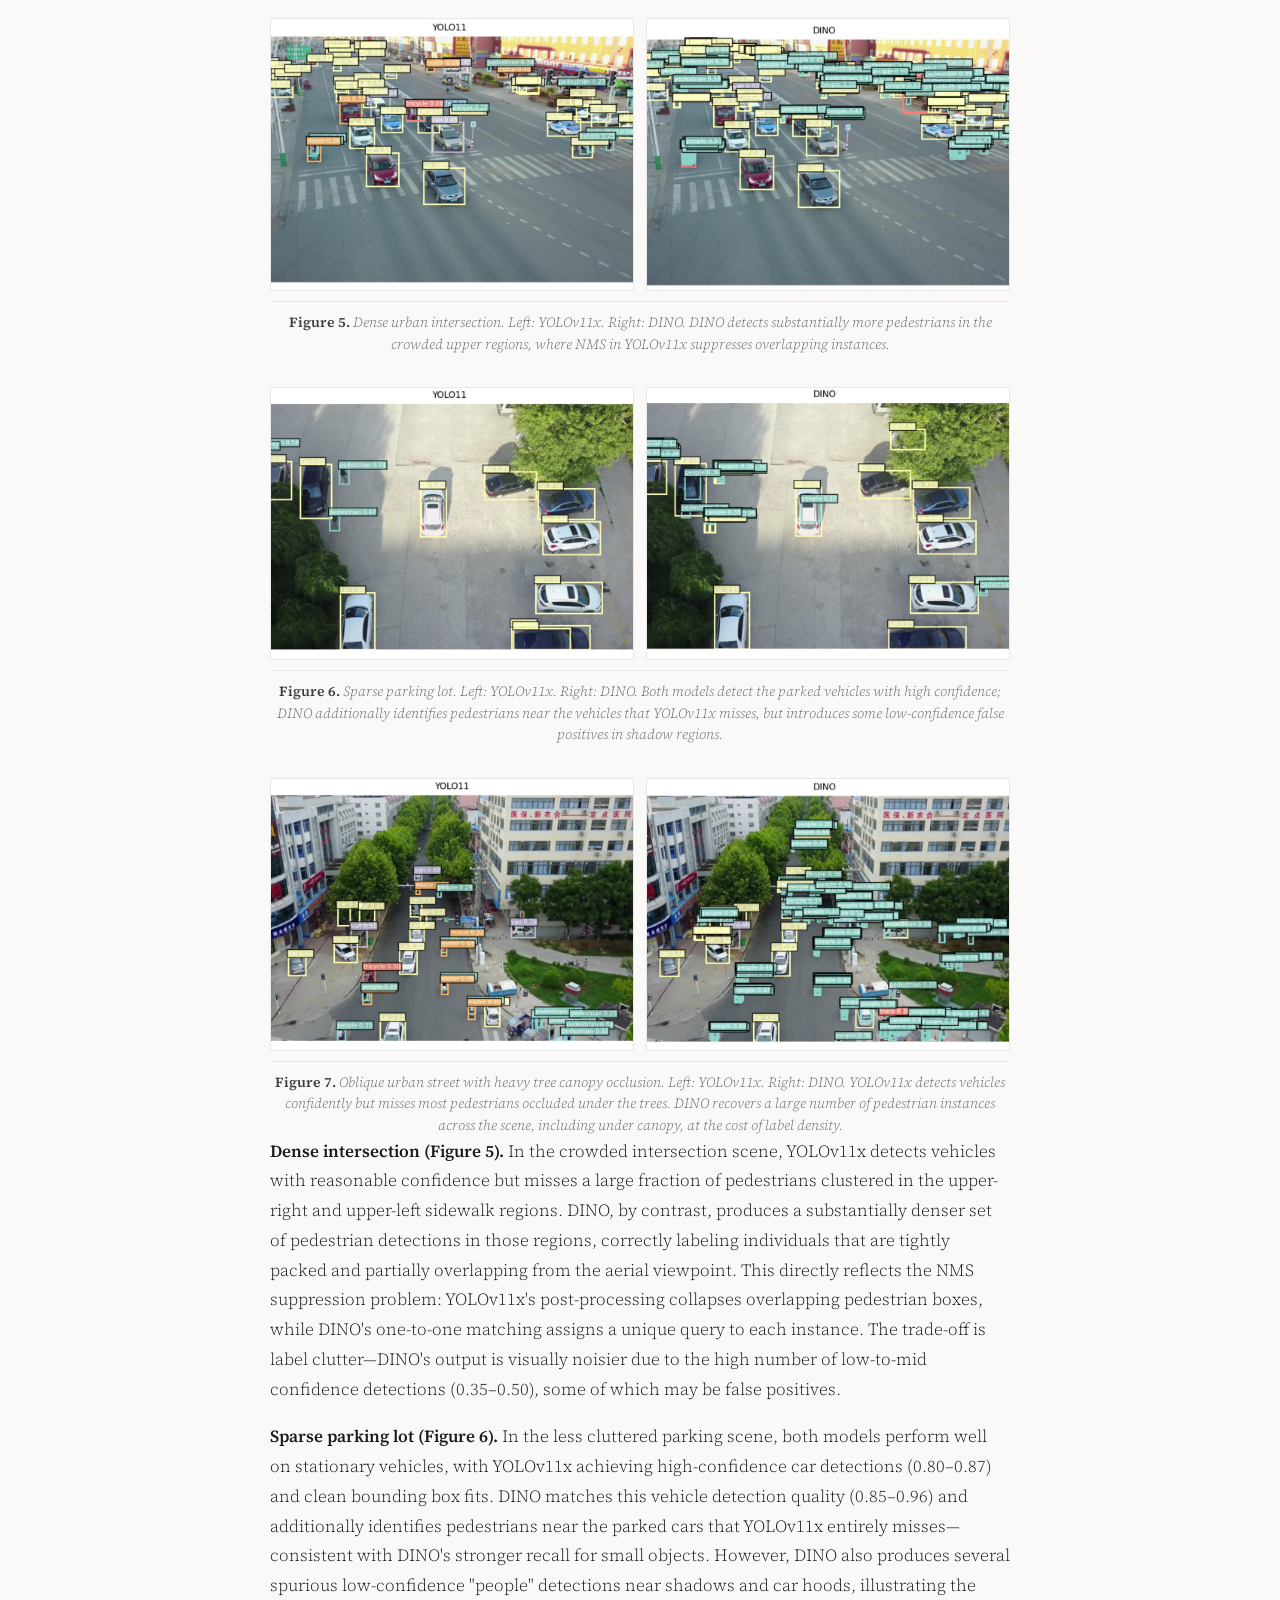
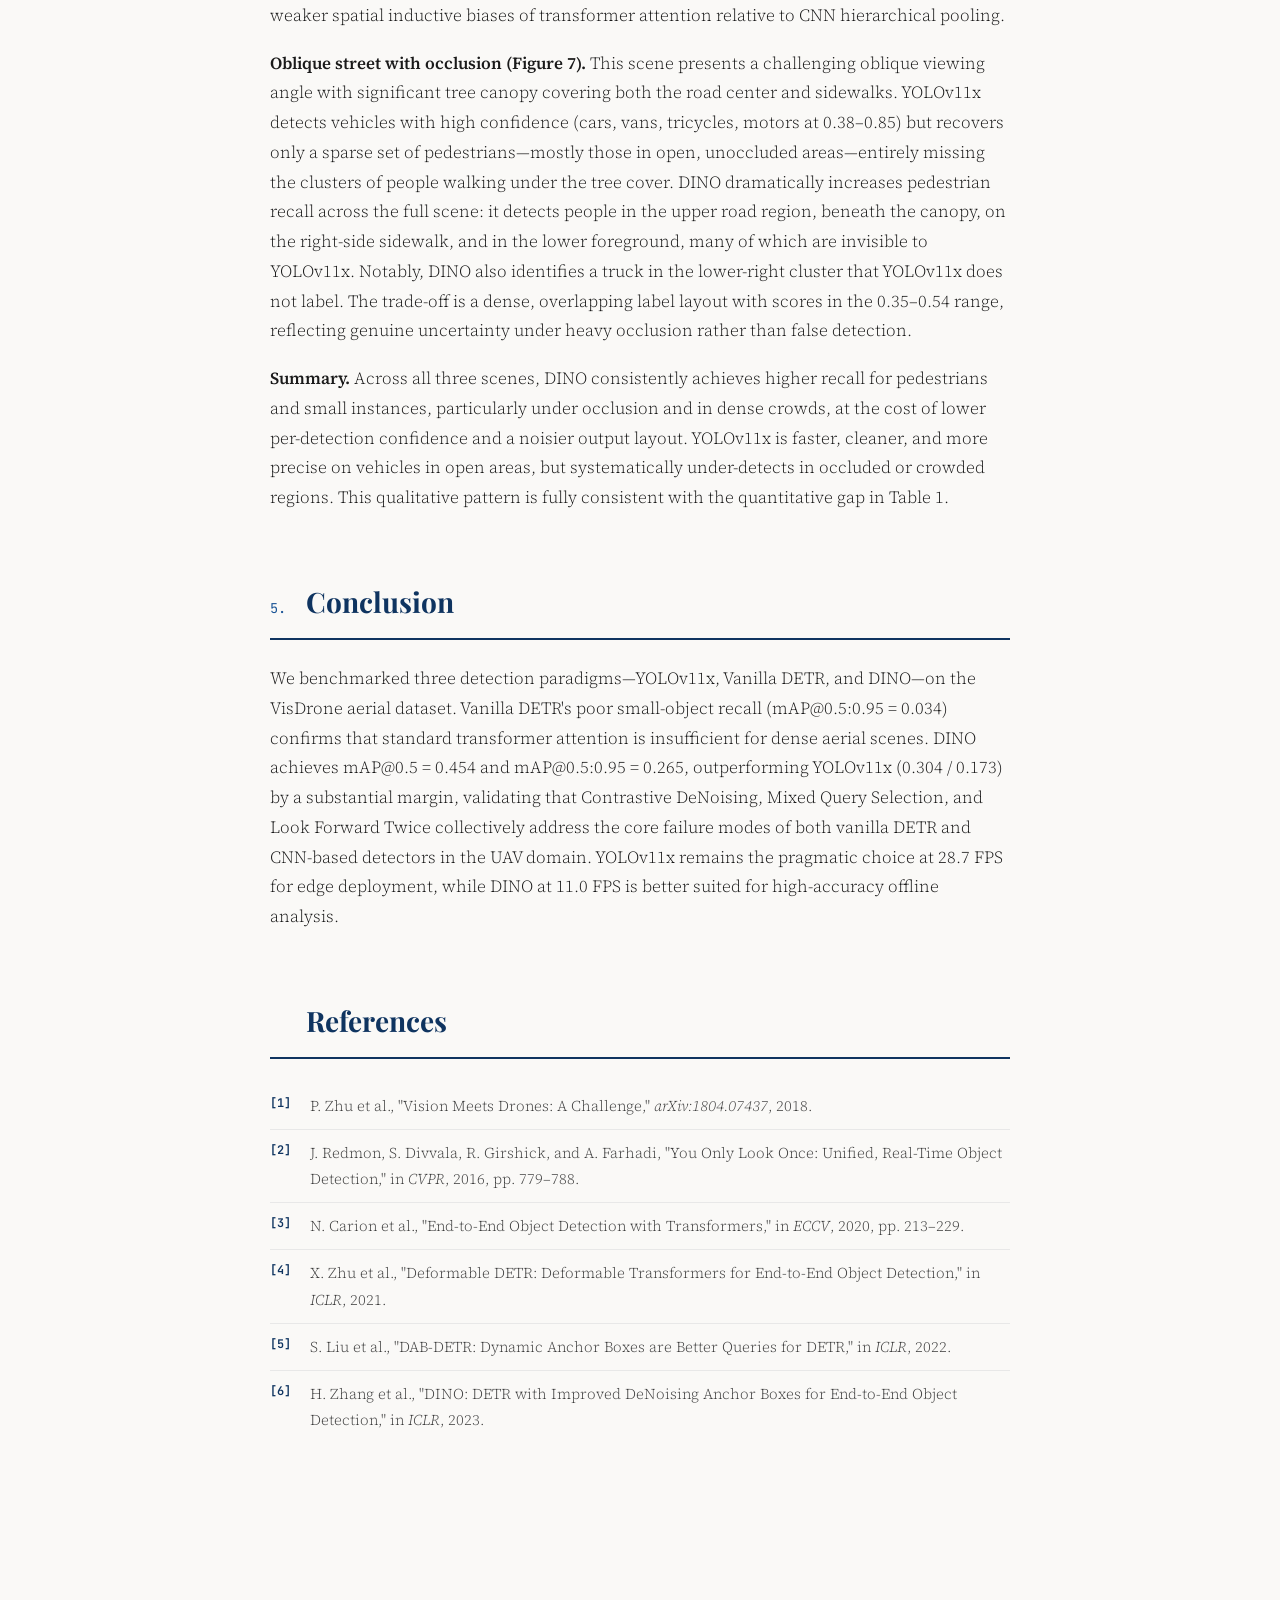
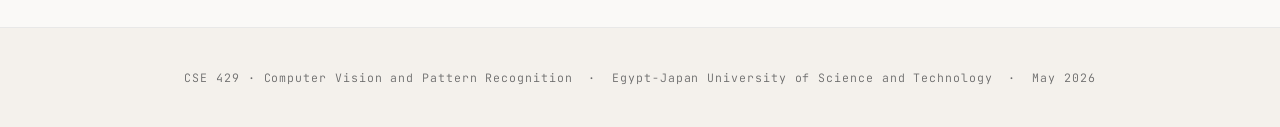
==== commit bd48d52e: "edit" ====
--- a/Deliverables/Report.html
+++ b/Deliverables/Report.html
@@ -587,7 +587,7 @@
     <figure>
       <div class="figure-single">
         <div class="fig-img fit-contain">
-          <img src="figures/dn_dab_dino_comparison.png" alt="Comparison between DN-DETR, DAB-DETR, and DINO"/>
+          <img src="figures/image.png" alt="Comparison between DN-DETR, DAB-DETR, and DINO"/>
         </div>
       </div>
       <figcaption><strong>Figure 3.</strong> Comparison between DN-DETR, DAB-DETR, and DINO architectures. This visualizes the evolution from dynamic anchor boxes in DAB-DETR and query denoising in DN-DETR towards DINO's unified state-of-the-art framework.</figcaption>
